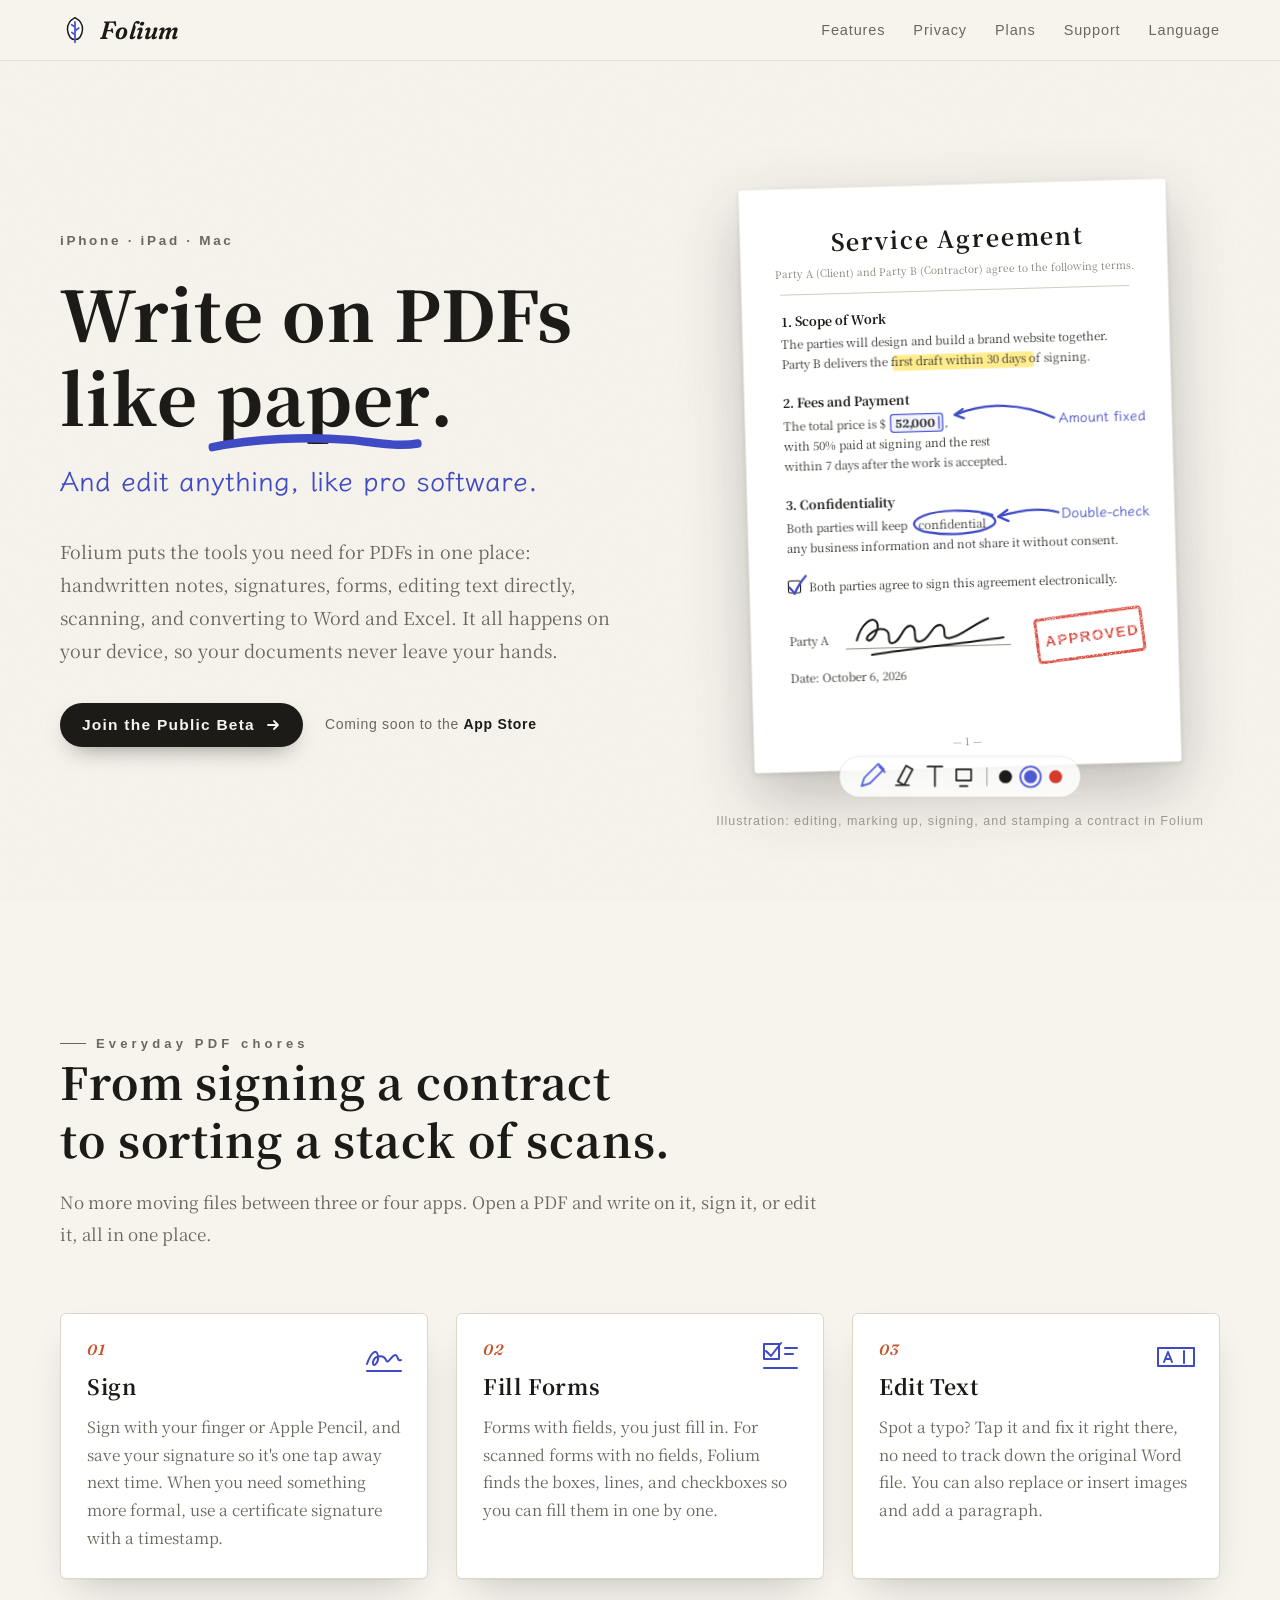
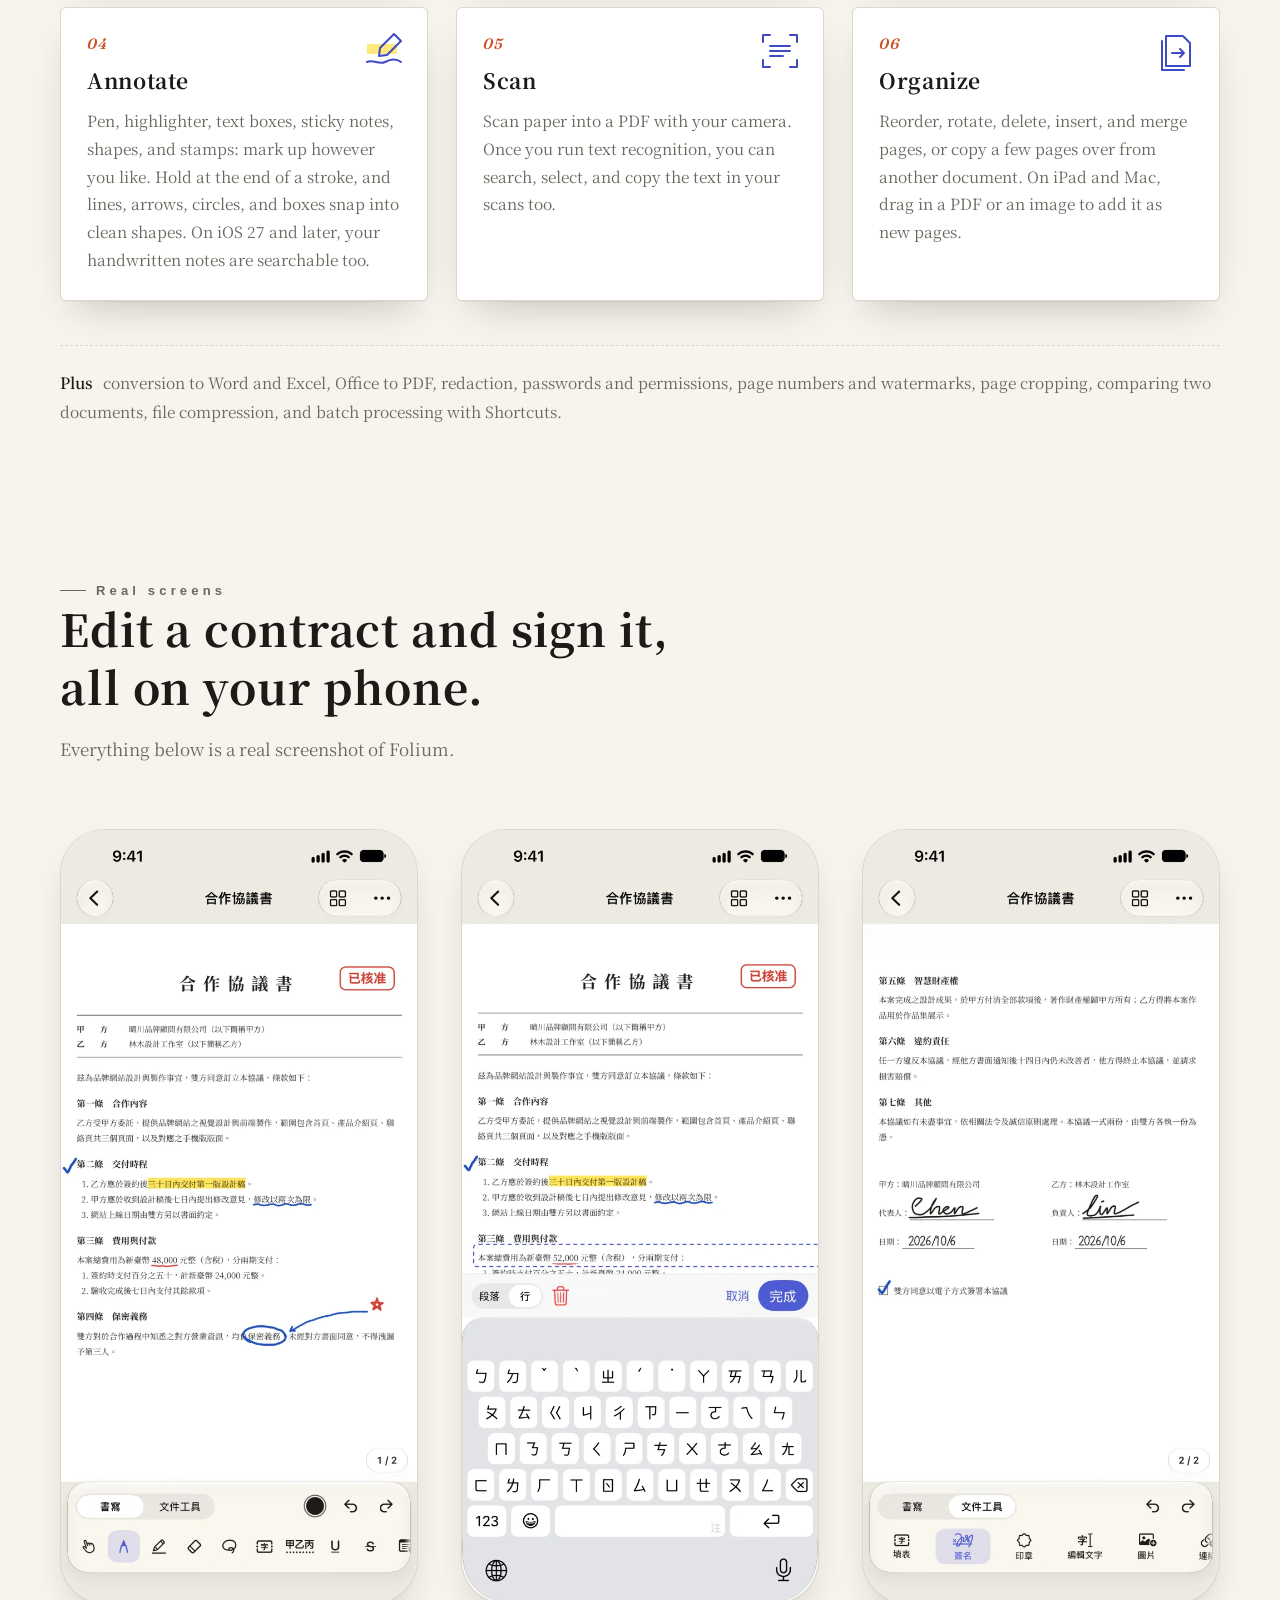
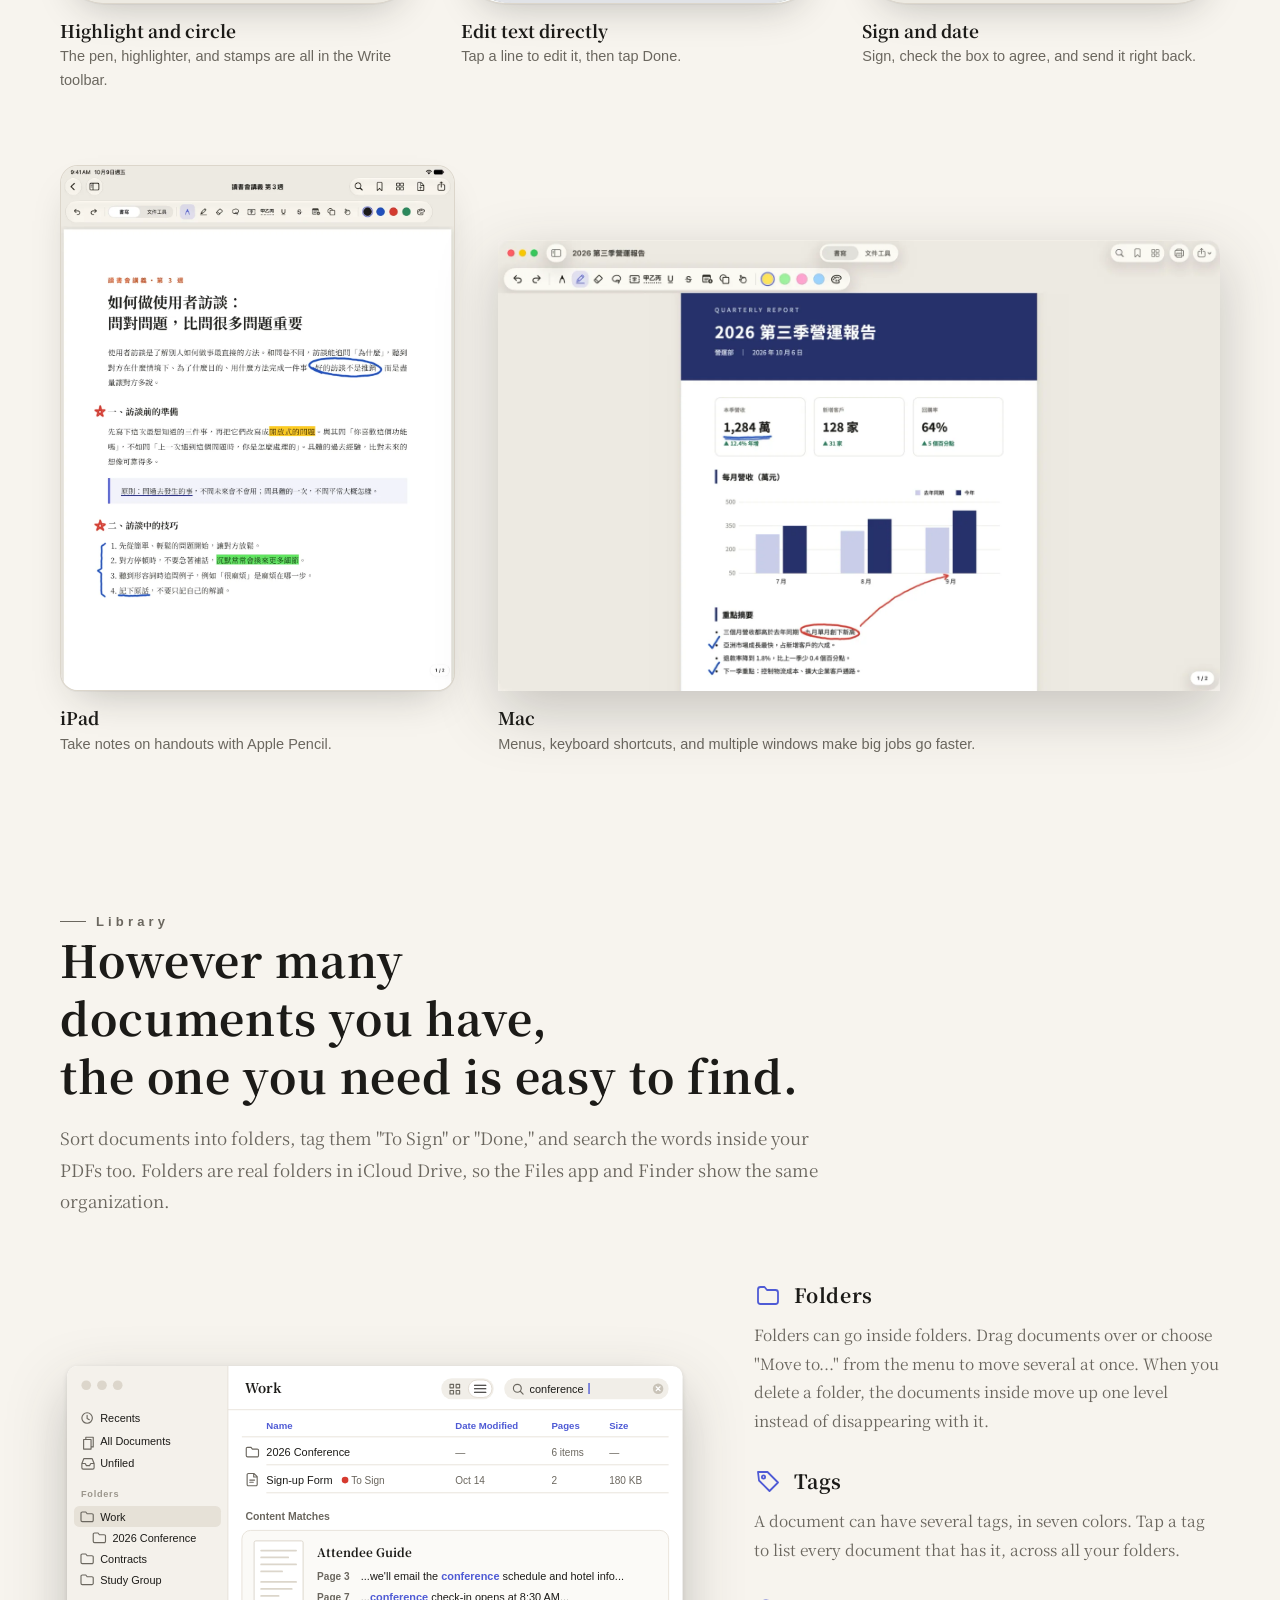
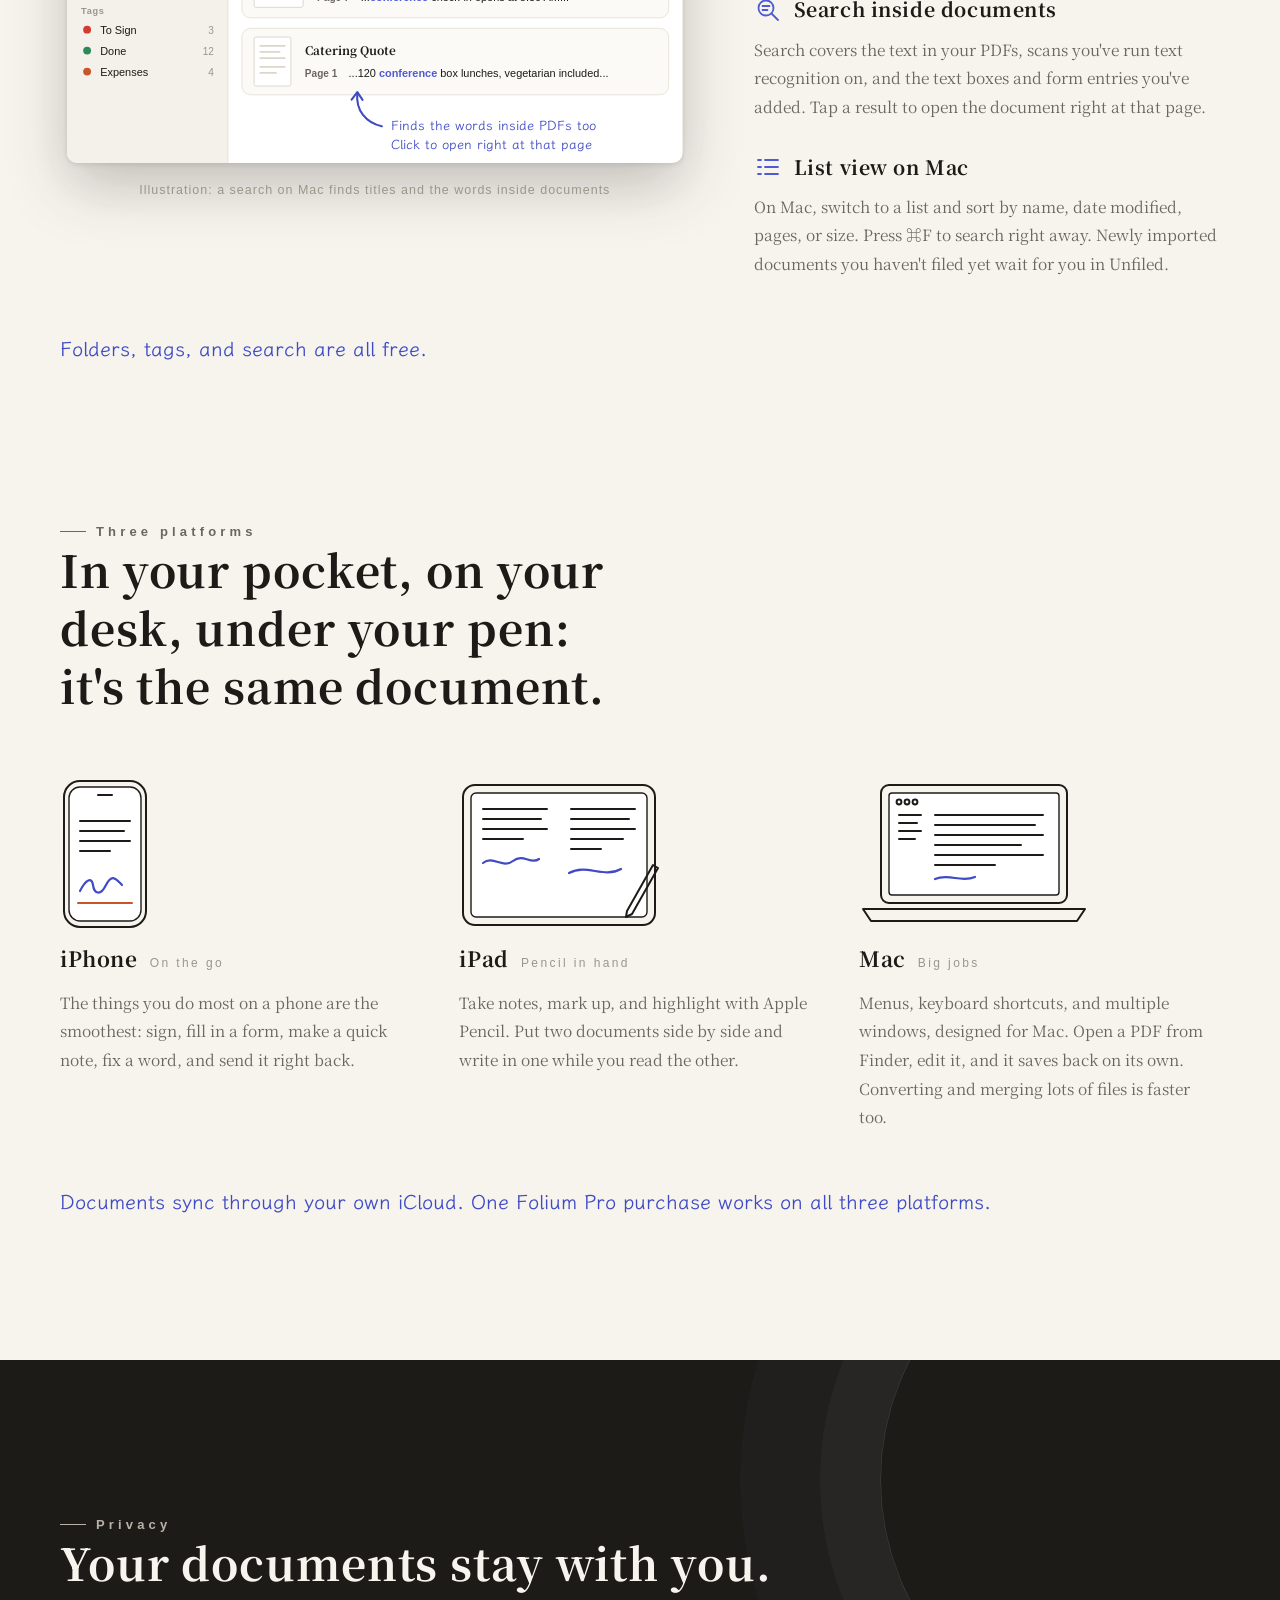
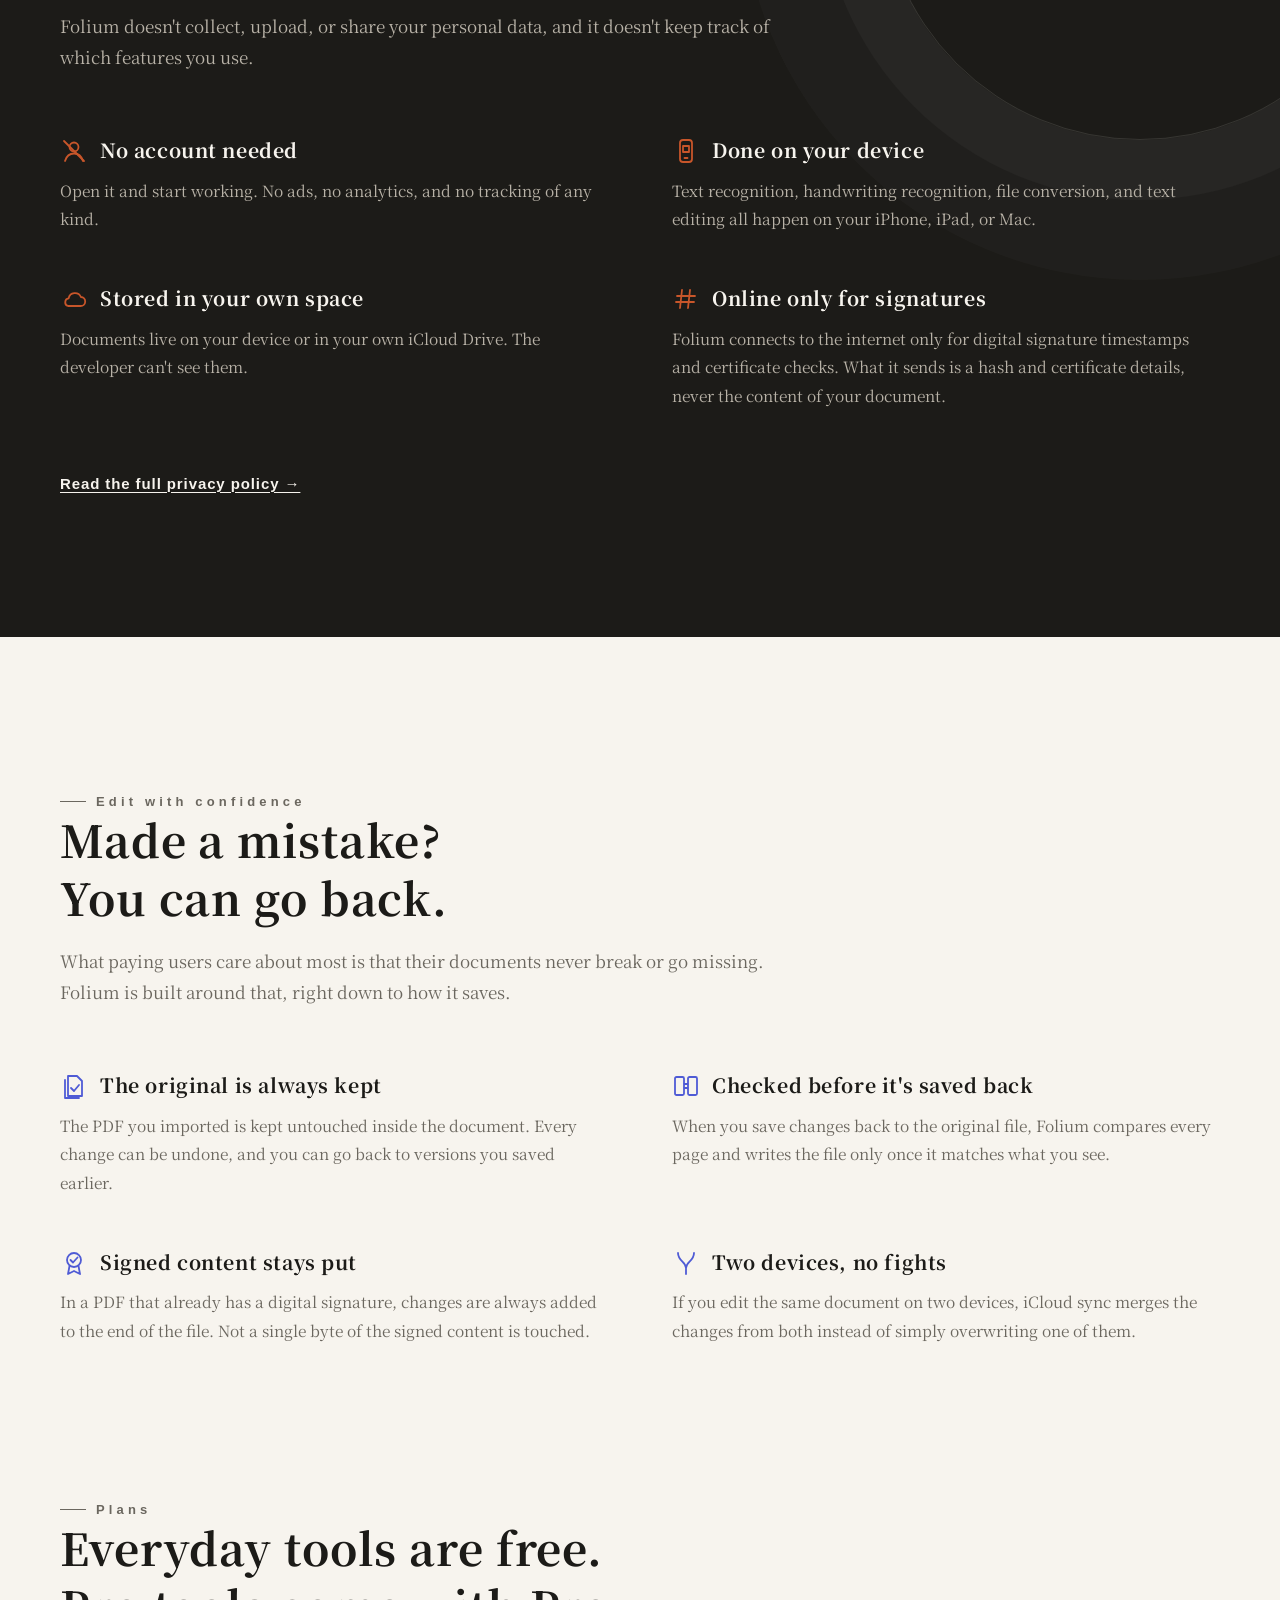
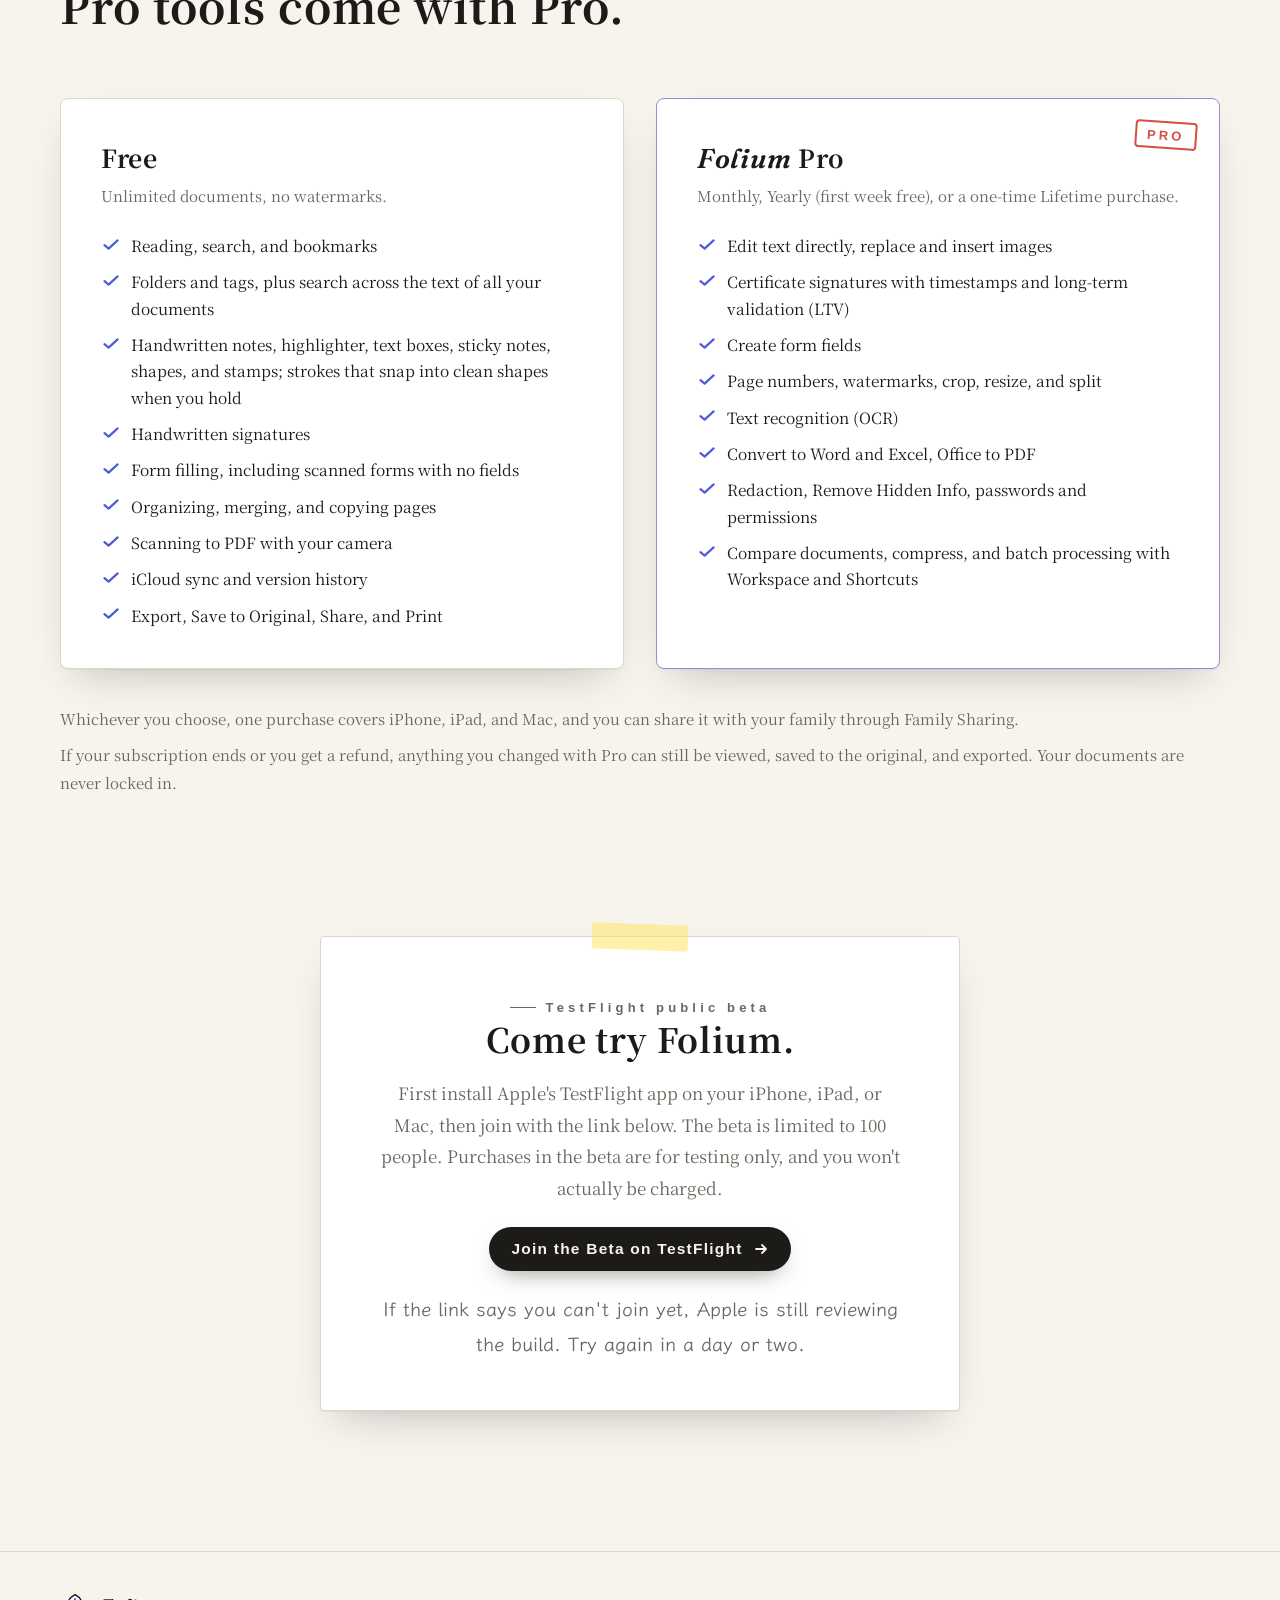
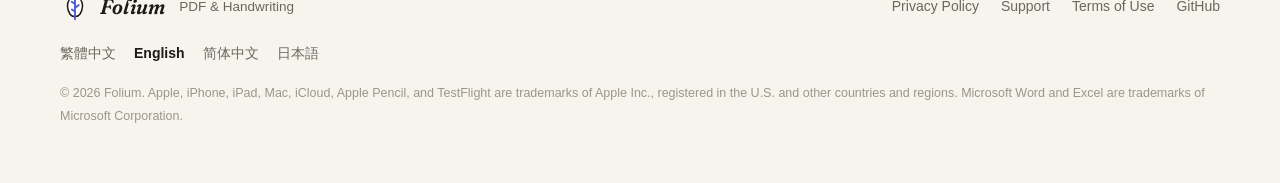
==== en/index.html @ d18cd1f8 "加上英文、簡體中文、日文版；首頁新增「圖書館」介紹 - en/、zh-Hans/、ja/：各語言的首頁與支援頁，結構、圖片和繁體頁一樣，只換文字；用語照 App 各語言的畫面 - 隱私權政策：加簡體、" ====
<!doctype html>
<html lang="en">
<head>
  <meta charset="utf-8">
  <meta name="viewport" content="width=device-width, initial-scale=1, viewport-fit=cover">
  <title>Folium | PDF and handwriting app for iPhone, iPad, and Mac</title>
  <meta name="description" content="Folium is a PDF workspace for iPhone, iPad, and Mac: handwritten notes, signatures, forms, direct text editing, scanning, and conversion to Word and Excel, all done on your device.">
  <link rel="alternate" hreflang="zh-Hant" href="https://chung223.github.io/folium/">
  <link rel="alternate" hreflang="en" href="https://chung223.github.io/folium/en/">
  <link rel="alternate" hreflang="zh-Hans" href="https://chung223.github.io/folium/zh-Hans/">
  <link rel="alternate" hreflang="ja" href="https://chung223.github.io/folium/ja/">
  <link rel="alternate" hreflang="x-default" href="https://chung223.github.io/folium/">
  <link rel="canonical" href="https://chung223.github.io/folium/en/">
  <meta name="theme-color" content="#F7F4EE" media="(prefers-color-scheme: light)">
  <meta name="theme-color" content="#171717" media="(prefers-color-scheme: dark)">
  <meta property="og:type" content="website">
  <meta property="og:site_name" content="Folium">
  <meta property="og:title" content="Folium | Write on PDFs like paper.">
  <meta property="og:description" content="A PDF workspace for iPhone, iPad, and Mac: handwriting, signing, forms, text editing, scanning, and conversion, all on your device.">
  <meta property="og:url" content="https://chung223.github.io/folium/en/">
  <meta property="og:image" content="https://chung223.github.io/folium/assets/og.png">
  <meta property="og:locale" content="en_US">
  <meta property="og:locale:alternate" content="zh_TW">
  <meta name="twitter:card" content="summary_large_image">
  <link rel="icon" href="../assets/favicon.svg" type="image/svg+xml">
  <link rel="icon" href="../assets/favicon-64.png" sizes="64x64" type="image/png">
  <link rel="apple-touch-icon" href="../assets/apple-touch-icon.png">
  <link rel="preconnect" href="https://fonts.googleapis.com">
  <link rel="preconnect" href="https://fonts.gstatic.com" crossorigin>
  <link rel="stylesheet" href="https://fonts.googleapis.com/css2?family=Fraunces:ital,opsz,wght@1,9..144,500..700&family=LXGW+WenKai+TC:wght@400&family=Noto+Serif+TC:wght@400;700;800&display=swap">
  <link rel="stylesheet" href="../assets/site.css">
</head>
<body>
<a class="skip" href="#main">Skip to main content</a>

<header class="masthead">
  <div class="wrap">
    <a class="brand" href="./" aria-label="Folium home">
      <svg viewBox="0 0 1024 1024" aria-hidden="true"><path d="M512 92C360 176 246 324 256 496c7 116 42 196 88 262 40 56 104 82 168 82s128-26 168-82c46-66 81-146 88-262 10-172-104-320-256-404Z" fill="var(--sheet)" stroke="var(--ink)" stroke-width="52" stroke-linejoin="round"/><path d="M512 236v694M398 332l114 80M640 446l-128 98M406 600l106 74" fill="none" stroke="var(--indigo)" stroke-width="64" stroke-linecap="round"/></svg>
      <span class="wordmark">Folium</span>
    </a>
    <nav class="nav" aria-label="Main menu">
      <a href="#features">Features</a>
      <a class="wide" href="#privacy">Privacy</a>
      <a class="wide" href="#plans">Plans</a>
      <a href="support/">Support</a>
      <a href="#languages">Language</a>
    </nav>
  </div>
</header>

<main id="main">

<section class="hero">
  <div class="wrap">
    <div class="hero-copy">
      <p class="kicker rise" style="--at:.05s">iPhone · iPad · Mac</p>
      <h1 class="rise" style="--at:.12s">Write on PDFs<br>like <span class="stroke">paper<svg viewBox="0 0 200 24" preserveAspectRatio="none" aria-hidden="true"><path class="draw" pathLength="1" style="--at:.9s;--d:.6s" d="M4 15C42 8 92 6 132 9c24 2 44 6 64 3"/></svg></span>.</h1>
      <p class="margin-line rise" style="--at:1.3s">And edit anything, like pro software.</p>
      <p class="lede rise" style="--at:.3s">Folium puts the tools you need for PDFs in one place: handwritten notes, signatures, forms, editing text directly, scanning, and converting to Word and Excel. It all happens on your device, so your documents never leave your hands.</p>
      <div class="cta rise" style="--at:.45s">
        <a class="button" href="#beta">Join the Public Beta<svg viewBox="0 0 16 16" aria-hidden="true"><path d="M3 8h10M9 4l4 4-4 4" fill="none" stroke="currentColor" stroke-width="1.8" stroke-linecap="round" stroke-linejoin="round"/></svg></a>
        <span class="soon">Coming soon to the <b>App Store</b></span>
      </div>
    </div>

    <figure class="hero-art rise" style="--at:.15s">
      <svg viewBox="0 0 560 700" role="img" aria-labelledby="art-title">
        <title id="art-title">A page of a contract with a highlighted phrase, a corrected amount, a circled clause, a checked consent box, a handwritten signature, and an APPROVED stamp.</title>
        <defs>
          <filter id="stamp-ink" x="-5%" y="-5%" width="110%" height="110%">
            <feTurbulence type="fractalNoise" baseFrequency="1.7" numOctaves="2" seed="11" result="noise"/>
            <feColorMatrix in="noise" type="matrix" values="0 0 0 0 0  0 0 0 0 0  0 0 0 0 0  0 0 0 -3 2.45" result="mask"/>
            <feComposite in="SourceGraphic" in2="mask" operator="in"/>
          </filter>
        </defs>
        <g transform="rotate(-1.6 280 350)">
          <g class="doc-shadow"><rect class="doc-sheet" x="50" y="36" width="460" height="628" rx="3"/></g>

          <text class="doc-title" x="284" y="104" text-anchor="middle" style="letter-spacing:2px">Service Agreement</text>
          <text class="doc-s" x="280" y="132" text-anchor="middle">Party A (Client) and Party B (Contractor) agree to the following terms.</text>
          <line class="doc-rule" x1="92" y1="150" x2="468" y2="150"/>

          <text class="doc-h" x="92" y="184">1. Scope of Work</text>
          <rect class="marker swipe" style="--at:.95s" x="211" y="218" width="152" height="17" rx="3"/>
          <text class="doc-t" x="92" y="208">The parties will design and build a brand website together.</text>
          <text class="doc-t" x="92" y="230">Party B delivers the first draft within 30 days of signing.</text>

          <text class="doc-h" x="92" y="272">2. Fees and Payment</text>
          <text class="doc-t" x="92" y="296">The total price is $</text>
          <g class="appear" style="--at:1.4s">
            <rect class="edit-box" x="207" y="282" width="56" height="19" rx="3"/>
            <text class="doc-num" x="212" y="296" textLength="43" lengthAdjust="spacingAndGlyphs">52,000</text>
          </g>
          <line class="caret blink" style="--at:1.6s" x1="259" y1="285" x2="259" y2="298.5"/>
          <text class="doc-t" x="265" y="296">,</text>
          <text class="doc-t" x="92" y="318">with 50% paid at signing and the rest</text>
          <text class="doc-t" x="92" y="340">within 7 days after the work is accepted.</text>
          <path class="pen draw" pathLength="1" style="--at:1.75s;--d:.45s" d="M383 290c-34-17-74-19-106-6"/>
          <path class="pen draw" pathLength="1" style="--at:2.15s;--d:.2s" d="M285 278l-9 6 10 4"/>
          <text class="doc-note appear" style="--at:2.2s" x="388" y="296">Amount fixed</text>

          <text class="doc-h" x="92" y="382">3. Confidentiality</text>
          <text class="doc-t" x="92" y="406">Both parties will keep <tspan dx="8">confidential</tspan></text>
          <text class="doc-t" x="92" y="428">any business information and not share it without consent.</text>
          <path class="pen draw" pathLength="1" style="--at:2.5s;--d:.6s" d="M313.7 393c-18.1 -7 -56.8 -8 -74.8 -1 -15.5 6 -11.6 15 6.5 18 19.4 4 54.2 3 67.1 -5 9 -5 2.6 -12 -10.3 -14"/>
          <path class="pen draw" pathLength="1" style="--at:3.05s;--d:.4s" d="M385 392c-19-6-40-4-65 3"/>
          <path class="pen draw" pathLength="1" style="--at:3.4s;--d:.2s" d="M330 388l-10 7 11 5"/>
          <text class="doc-note appear" style="--at:3.45s" x="388" y="398">Double-check</text>

          <rect x="92" y="458" width="13" height="13" rx="2" fill="none" stroke="#1C1B18" stroke-width="1.2"/>
          <text class="doc-t" x="114" y="469.5">Both parties agree to sign this agreement electronically.</text>
          <path class="pen draw" pathLength="1" style="--at:3.85s;--d:.35s" d="M93 465c2 2 4 4 5.5 7 3-7 7-13 12.5-19"/>

          <text class="doc-t" x="92" y="528">Party A</text>
          <line x1="152" y1="533" x2="330" y2="533" stroke="#8A857B" stroke-width="1"/>
          <path class="ink-pen draw" pathLength="1" style="--at:4.25s;--d:1.3s" d="M164 524c5-17 17-27 22-19 4 7-6 22-10 19-5-3 9-14 18-11 9 3 1 15 8 15 9 0 12-20 21-18 8 2-1 18 9 17 11-1 13-19 23-17 8 2-2 16 10 14 13-2 21-12 41-20"/>
          <path class="ink-pen draw" pathLength="1" style="--at:5.5s;--d:.35s" d="M180 540c44-6 92-9 142-15"/>
          <text class="doc-t" x="92" y="568">Date: October 6, 2026</text>

          <g class="seal stamp" style="--at:5.95s" filter="url(#stamp-ink)">
            <rect x="358" y="502" width="114" height="46" rx="3"/>
            <text x="417.5" y="531" text-anchor="middle" style="font-size:16px;letter-spacing:1.5px">APPROVED</text>
          </g>

          <text class="doc-s" x="280" y="640" text-anchor="middle">— 1 —</text>
        </g>

        <g class="dock appear" style="--at:.7s">
          <rect class="capsule" x="150" y="652" width="260" height="44" rx="22"/>
          <path class="tool active" d="M174 684l3-9 15-15 6 6-15 15-9 3Zm19-21 6 6"/>
          <path class="tool" d="M211 683h14M213 679l9-17 7 4-9 17Z"/>
          <path class="tool" d="M245 663h16M253 663v21"/>
          <path class="tool" d="M276 666h16v12h-16ZM280 684h8"/>
          <line x1="309" y1="664" x2="309" y2="684" stroke="#9B968C" stroke-width="1"/>
          <circle cx="329" cy="674" r="7" fill="#1C1B18"/>
          <circle cx="356" cy="674" r="7" fill="#4F5BD5"/>
          <circle class="chip-on" cx="356" cy="674" r="11"/>
          <circle cx="383" cy="674" r="7" fill="#D63A2F"/>
        </g>
      </svg>
      <figcaption>Illustration: editing, marking up, signing, and stamping a contract in Folium</figcaption>
    </figure>
  </div>
</section>

<section class="section" id="features">
  <div class="wrap">
    <div class="section-head reveal">
      <p class="eyebrow">Everyday PDF chores</p>
      <h2>From signing a contract<br>to sorting a stack of scans.</h2>
      <p>No more moving files between three or four apps. Open a PDF and write on it, sign it, or edit it, all in one place.</p>
    </div>
    <div class="chores">
      <article class="card reveal">
        <svg class="doodle" viewBox="0 0 46 46" aria-hidden="true"><path d="M6 30c4-12 10-16 11-8s-6 12-5 6 10-8 13-2c2 5 5-4 9-5 3-1 2 7 6 5"/><path d="M6 37h34"/></svg>
        <span class="no">01</span>
        <h3>Sign</h3>
        <p>Sign with your finger or Apple Pencil, and save your signature so it's one tap away next time. When you need something more formal, use a certificate signature with a timestamp.</p>
      </article>
      <article class="card reveal">
        <svg class="doodle" viewBox="0 0 46 46" aria-hidden="true"><path d="M7 10h15v15H7z"/><path d="M9 17l5 5 10-13"/><path d="M28 14h12M28 20h8M7 34h33"/></svg>
        <span class="no">02</span>
        <h3>Fill Forms</h3>
        <p>Forms with fields, you just fill in. For scanned forms with no fields, Folium finds the boxes, lines, and checkboxes so you can fill them in one by one.</p>
      </article>
      <article class="card reveal">
        <svg class="doodle" viewBox="0 0 46 46" aria-hidden="true"><path d="M5 14h36v18H5z"/><path d="M31 17v12"/><path d="M11 28l4-10 4 10M12.5 25h5"/></svg>
        <span class="no">03</span>
        <h3>Edit Text</h3>
        <p>Spot a typo? Tap it and fix it right there, no need to track down the original Word file. You can also replace or insert images and add a paragraph.</p>
      </article>
      <article class="card reveal">
        <svg class="doodle" viewBox="0 0 46 46" aria-hidden="true"><path class="fill" d="M6 16h30v10H6z"/><path d="M6 34c6-3 12 3 18 0s12-3 16 0"/><path d="M33 6l7 7-14 14-8 1 1-8z"/></svg>
        <span class="no">04</span>
        <h3>Annotate</h3>
        <p>Pen, highlighter, text boxes, sticky notes, shapes, and stamps: mark up however you like. Hold at the end of a stroke, and lines, arrows, circles, and boxes snap into clean shapes. On iOS 27 and later, your handwritten notes are searchable too.</p>
      </article>
      <article class="card reveal">
        <svg class="doodle" viewBox="0 0 46 46" aria-hidden="true"><path d="M6 14V7h7M33 7h7v7M40 32v7h-7M13 39H6v-7"/><path d="M13 18h20M13 23h20M13 28h13"/></svg>
        <span class="no">05</span>
        <h3>Scan</h3>
        <p>Scan paper into a PDF with your camera. Once you run text recognition, you can search, select, and copy the text in your scans too.</p>
      </article>
      <article class="card reveal">
        <svg class="doodle" viewBox="0 0 46 46" aria-hidden="true"><path d="M13 8h17l7 7v23H13z"/><path d="M9 13v29h22"/><path d="M19 25h12M27 21l4 4-4 4"/></svg>
        <span class="no">06</span>
        <h3>Organize</h3>
        <p>Reorder, rotate, delete, insert, and merge pages, or copy a few pages over from another document. On iPad and Mac, drag in a PDF or an image to add it as new pages.</p>
      </article>
    </div>
    <p class="more reveal"><b>Plus</b> conversion to Word and Excel, Office to PDF, redaction, passwords and permissions, page numbers and watermarks, page cropping, comparing two documents, file compression, and batch processing with Shortcuts.</p>
  </div>
</section>

<section class="section screens" id="screens" style="padding-top:0">
  <div class="wrap">
    <div class="section-head reveal">
      <p class="eyebrow">Real screens</p>
      <h2>Edit a contract and sign it,<br>all on your phone.</h2>
      <p>Everything below is a real screenshot of Folium.</p>
    </div>
    <div class="phones">
      <figure class="phone reveal">
        <img src="../assets/screens/iphone-contract.webp" width="640" height="1391" loading="lazy" alt="A contract on iPhone with a highlighted phrase, a circled clause, a check mark, and an APPROVED stamp">
        <figcaption><b>Highlight and circle</b>The pen, highlighter, and stamps are all in the Write toolbar.</figcaption>
      </figure>
      <figure class="phone reveal">
        <img src="../assets/screens/iphone-edit.webp" width="640" height="1391" loading="lazy" alt="Editing a line of a contract directly on iPhone, changing the amount to 52,000">
        <figcaption><b>Edit text directly</b>Tap a line to edit it, then tap Done.</figcaption>
      </figure>
      <figure class="phone reveal">
        <img src="../assets/screens/iphone-sign.webp" width="640" height="1391" loading="lazy" alt="Page 2 of a contract on iPhone with both parties' signatures, the dates, and a checked box">
        <figcaption><b>Sign and date</b>Sign, check the box to agree, and send it right back.</figcaption>
      </figure>
    </div>
    <div class="bigs">
      <figure class="tablet reveal">
        <img src="../assets/screens/ipad-handout.webp" width="1100" height="1467" loading="lazy" alt="A study group handout on iPad with circled sentences, stars, underlines, and highlights">
        <figcaption><b>iPad</b>Take notes on handouts with Apple Pencil.</figcaption>
      </figure>
      <figure class="mac reveal">
        <img src="../assets/screens/mac-report.webp" width="1600" height="1000" loading="lazy" alt="A Folium window on Mac showing a quarterly business report with markup">
        <figcaption><b>Mac</b>Menus, keyboard shortcuts, and multiple windows make big jobs go faster.</figcaption>
      </figure>
    </div>
  </div>
</section>

<section class="section library" id="library" style="padding-top:0">
  <div class="wrap">
    <div class="section-head reveal">
      <p class="eyebrow">Library</p>
      <h2>However many documents you have,<br>the one you need is easy to find.</h2>
      <p>Sort documents into folders, tag them "To Sign" or "Done," and search the words inside your PDFs too. Folders are real folders in iCloud Drive, so the Files app and Finder show the same organization.</p>
    </div>
    <div class="library-grid">
      <figure class="library-art reveal">
        <svg viewBox="0 0 720 470" role="img" aria-labelledby="lib-title">
          <title id="lib-title">The Folium Library on Mac: folders and tags on the left. On the right, a search for "conference" in the Work folder lists a folder and a document whose titles match, followed by pages that mention the conference in their text.</title>
          <defs>
            <clipPath id="lib-clip"><rect x="8" y="8" width="704" height="454" rx="12"/></clipPath>
            <path id="lib-folder" d="M0 2.5v8A1.5 1.5 0 0 0 1.5 12h11a1.5 1.5 0 0 0 1.5-1.5v-6A1.5 1.5 0 0 0 12.5 3H7L5.5 1h-4A1.5 1.5 0 0 0 0 2.5Z"/>
            <path id="lib-file" d="M1.5 0H8l3.5 3.5v9A1.5 1.5 0 0 1 10 14H1.5A1.5 1.5 0 0 1 0 12.5v-11A1.5 1.5 0 0 1 1.5 0ZM7.5 0v4h4M3 7.5h5.5M3 10h4"/>
          </defs>
          <g class="doc-shadow"><rect class="lib-window" x="8" y="8" width="704" height="454" rx="12"/></g>
          <g clip-path="url(#lib-clip)">
            <rect class="lib-side" x="8" y="8" width="184" height="454"/>
            <line class="lib-line" x1="192" y1="8" x2="192" y2="462"/>
            <line class="lib-line" x1="192" y1="58" x2="712" y2="58"/>
          </g>
          <circle class="lib-light" cx="30" cy="30" r="5.5"/><circle class="lib-light" cx="48" cy="30" r="5.5"/><circle class="lib-light" cx="66" cy="30" r="5.5"/>

          <!-- Sidebar -->
          <circle class="lib-icon" cx="31" cy="67.5" r="6"/><path class="lib-icon" d="M31 64.5v3.5l2.5 1.5"/>
          <text class="lib-t" x="46" y="72">Recents</text>
          <path class="lib-icon" d="M27 92h8.5v11H27zM29.5 92v-2.5H38v11h-2.5"/>
          <text class="lib-t" x="46" y="98">All Documents</text>
          <path class="lib-icon" d="M25 119.5h3.8l1.4 2.4h3.6l1.4-2.4H39v5a1.5 1.5 0 0 1-1.5 1.5h-11A1.5 1.5 0 0 1 25 124.5zM25 119.5l2.2-5.5h9.6l2.2 5.5"/>
          <text class="lib-t" x="46" y="124">Unfiled</text>

          <text class="lib-h" x="24" y="158">Folders</text>
          <rect class="lib-sel" x="16" y="168" width="168" height="24" rx="6"/>
          <use class="lib-icon" href="#lib-folder" x="24" y="174"/><text class="lib-t" x="46" y="185">Work</text>
          <use class="lib-icon" href="#lib-folder" x="38" y="198"/><text class="lib-t" x="60" y="209">2026 Conference</text>
          <use class="lib-icon" href="#lib-folder" x="24" y="222"/><text class="lib-t" x="46" y="233">Contracts</text>
          <use class="lib-icon" href="#lib-folder" x="24" y="246"/><text class="lib-t" x="46" y="257">Study Group</text>

          <text class="lib-h" x="24" y="292">Tags</text>
          <circle class="lib-red" cx="31" cy="309.5" r="4.5"/><text class="lib-t" x="46" y="314">To Sign</text><text class="lib-n" x="176" y="314" text-anchor="end">3</text>
          <circle class="lib-green" cx="31" cy="333.5" r="4.5"/><text class="lib-t" x="46" y="338">Done</text><text class="lib-n" x="176" y="338" text-anchor="end">12</text>
          <circle class="lib-orange" cx="31" cy="357.5" r="4.5"/><text class="lib-t" x="46" y="362">Expenses</text><text class="lib-n" x="176" y="362" text-anchor="end">4</text>

          <!-- Toolbar -->
          <text class="lib-title" x="212" y="39">Work</text>
          <rect class="lib-field" x="436" y="22" width="60" height="24" rx="12"/>
          <rect class="lib-seg" x="467" y="24" width="27" height="20" rx="10"/>
          <path class="lib-icon" d="M446 29h4v4h-4zM453 29h4v4h-4zM446 36h4v4h-4zM453 36h4v4h-4z"/>
          <path class="lib-icon on" d="M474 30h13M474 34h13M474 38h13"/>
          <rect class="lib-field" x="508" y="22" width="188" height="24" rx="12"/>
          <circle class="lib-icon" cx="523" cy="33.5" r="4.5"/><path class="lib-icon" d="M526.4 36.9l3.2 3.2"/>
          <text class="lib-t" x="537" y="38.5">conference</text>
          <line class="caret blink" x1="605" y1="27.5" x2="605" y2="40"/>
          <circle class="lib-clear" cx="684" cy="34" r="6"/><path class="lib-x" d="M681.8 31.8l4.4 4.4M686.2 31.8l-4.4 4.4"/>

          <!-- Title matches: list -->
          <text class="lib-col" x="236" y="80">Name</text><text class="lib-col" x="452" y="80">Date Modified</text><text class="lib-col" x="562" y="80">Pages</text><text class="lib-col" x="628" y="80">Size</text>
          <line class="lib-line" x1="208" y1="89" x2="696" y2="89"/>
          <use class="lib-icon" href="#lib-folder" x="213" y="100"/><text class="lib-t" x="236" y="111">2026 Conference</text>
          <text class="lib-s" x="452" y="111">—</text><text class="lib-s" x="562" y="111">6 items</text><text class="lib-s" x="628" y="111">—</text>
          <line class="lib-line" x1="236" y1="121" x2="696" y2="121"/>
          <use class="lib-icon" href="#lib-file" x="214" y="131"/><text class="lib-t" x="236" y="143">Sign-up Form</text>
          <circle class="lib-red" cx="326" cy="138.5" r="3.8"/><text class="lib-s" x="333" y="142.5">To Sign</text>
          <text class="lib-s" x="452" y="143">Oct 14</text><text class="lib-s" x="562" y="143">2</text><text class="lib-s" x="628" y="143">180 KB</text>
          <line class="lib-line" x1="236" y1="153" x2="696" y2="153"/>

          <!-- Content matches -->
          <text class="lib-sec" x="212" y="184">Content Matches</text>
          <rect class="lib-card" x="208" y="196" width="488" height="100" rx="10"/>
          <rect class="lib-thumb" x="222" y="208" width="56" height="76" rx="2"/>
          <path class="lib-thumb-line" d="M230 219h40M230 227h31M230 235h40M230 243h24M230 255h40M230 263h35M230 271h20"/>
          <text class="lib-doc" x="294" y="227">Attendee Guide</text>
          <text class="lib-page" x="294" y="253">Page 3</text>
          <text class="lib-t" x="344" y="253">...we'll email the <tspan class="lib-hit">conference</tspan> schedule and hotel info...</text>
          <text class="lib-page" x="294" y="277">Page 7</text>
          <text class="lib-t" x="344" y="277">...<tspan class="lib-hit">conference</tspan> check-in opens at 8:30 AM...</text>

          <rect class="lib-card" x="208" y="308" width="488" height="76" rx="10"/>
          <rect class="lib-thumb" x="222" y="318" width="42" height="56" rx="2"/>
          <path class="lib-thumb-line" d="M229 328h28M229 335h22M229 342h28M229 352h28M229 359h18"/>
          <text class="lib-doc" x="280" y="338">Catering Quote</text>
          <text class="lib-page" x="280" y="364">Page 1</text>
          <text class="lib-t" x="330" y="364">...120 <tspan class="lib-hit">conference</tspan> box lunches, vegetarian included...</text>

          <path class="pen" d="M368 420c-18-4-30-18-28-38"/>
          <path class="pen" d="M333.5 389.5l6.5-8.5 6 8.8"/>
          <text class="doc-note" x="378" y="424">Finds the words inside PDFs too</text>
          <text class="doc-note" x="378" y="446">Click to open right at that page</text>
        </svg>
        <figcaption>Illustration: a search on Mac finds titles and the words inside documents</figcaption>
      </figure>
      <div class="points">
        <div class="point reveal">
          <h3><svg viewBox="0 0 28 28" aria-hidden="true"><path d="M4 8.5v12A2.5 2.5 0 0 0 6.5 23h15a2.5 2.5 0 0 0 2.5-2.5v-9A2.5 2.5 0 0 0 21.5 9H13l-2.5-3h-4A2.5 2.5 0 0 0 4 8.5z"/></svg>Folders</h3>
          <p>Folders can go inside folders. Drag documents over or choose "Move to..." from the menu to move several at once. When you delete a folder, the documents inside move up one level instead of disappearing with it.</p>
        </div>
        <div class="point reveal">
          <h3><svg viewBox="0 0 28 28" aria-hidden="true"><path d="M4 5h9.5L24 15.5 15.5 24 5 13.5z"/><circle cx="9.5" cy="10" r="1.6"/></svg>Tags</h3>
          <p>A document can have several tags, in seven colors. Tap a tag to list every document that has it, across all your folders.</p>
        </div>
        <div class="point reveal">
          <h3><svg viewBox="0 0 28 28" aria-hidden="true"><circle cx="12" cy="12" r="7.5"/><path d="M17.5 17.5L24 24M8.5 10h7M8.5 14h5"/></svg>Search inside documents</h3>
          <p>Search covers the text in your PDFs, scans you've run text recognition on, and the text boxes and form entries you've added. Tap a result to open the document right at that page.</p>
        </div>
        <div class="point reveal">
          <h3><svg viewBox="0 0 28 28" aria-hidden="true"><path d="M4 7h3M11 7h13M4 14h3M11 14h13M4 21h3M11 21h13"/></svg>List view on Mac</h3>
          <p>On Mac, switch to a list and sort by name, date modified, pages, or size. Press ⌘F to search right away. Newly imported documents you haven't filed yet wait for you in Unfiled.</p>
        </div>
      </div>
    </div>
    <p class="note-line reveal">Folders, tags, and search are all free.</p>
  </div>
</section>

<section class="section" id="devices" style="padding-top:0">
  <div class="wrap">
    <div class="section-head reveal">
      <p class="eyebrow">Three platforms</p>
      <h2>In your pocket, on your desk, under your pen:<br>it's the same document.</h2>
    </div>
    <div class="devices">
      <div class="device reveal">
        <div class="art"><svg viewBox="0 0 90 150" aria-hidden="true"><rect x="4" y="2" width="82" height="146" rx="16"/><rect class="screen" x="9" y="8" width="72" height="134" rx="11"/><path d="M38 16h14" stroke-width="5"/><path d="M20 42h50M20 52h44M20 62h50M20 72h30"/><path class="pen-line" d="M20 112c6-12 12-14 13-6s7 12 13 0 10-6 16 0"/><path class="accent" d="M18 124h54"/></svg></div>
        <h3>iPhone <small>On the go</small></h3>
        <p>The things you do most on a phone are the smoothest: sign, fill in a form, make a quick note, fix a word, and send it right back.</p>
      </div>
      <div class="device reveal">
        <div class="art"><svg viewBox="0 0 200 150" aria-hidden="true"><rect x="4" y="6" width="192" height="140" rx="12"/><rect class="screen" x="12" y="14" width="176" height="124" rx="5"/><path d="M24 30h64M24 40h58M24 50h64M24 60h40M112 30h64M112 40h58M112 50h64M112 60h52M112 70h30"/><path class="pen-line" d="M24 84c10-8 20 6 30-2s18 4 26-2"/><path class="pen-line" d="M110 94c18-10 34 6 52-4"/><path d="M168 132l26-46 5 3-26 46-6 3z"/></svg></div>
        <h3>iPad <small>Pencil in hand</small></h3>
        <p>Take notes, mark up, and highlight with Apple Pencil. Put two documents side by side and write in one while you read the other.</p>
      </div>
      <div class="device reveal">
        <div class="art"><svg viewBox="0 0 230 150" aria-hidden="true"><rect x="22" y="6" width="186" height="118" rx="8"/><rect class="screen" x="30" y="14" width="170" height="102" rx="3"/><path d="M4 130h222l-8 12H12z"/><circle cx="40" cy="23" r="2.4"/><circle cx="48" cy="23" r="2.4"/><circle cx="56" cy="23" r="2.4"/><path d="M40 36h22M40 44h18M40 52h22M40 60h16M76 36h108M76 46h100M76 56h108M76 66h86M76 76h108M76 86h60"/><path class="pen-line" d="M76 100c14-6 26 4 40-2"/></svg></div>
        <h3>Mac <small>Big jobs</small></h3>
        <p>Menus, keyboard shortcuts, and multiple windows, designed for Mac. Open a PDF from Finder, edit it, and it saves back on its own. Converting and merging lots of files is faster too.</p>
      </div>
    </div>
    <p class="note-line reveal">Documents sync through your own iCloud. One Folium Pro purchase works on all three platforms.</p>
  </div>
</section>

<section class="section band" id="privacy">
  <div class="wrap">
    <div class="section-head reveal">
      <p class="eyebrow">Privacy</p>
      <h2>Your documents stay with you.</h2>
      <p>Folium doesn't collect, upload, or share your personal data, and it doesn't keep track of which features you use.</p>
    </div>
    <div class="points">
      <div class="point reveal">
        <h3><svg viewBox="0 0 28 28" aria-hidden="true"><circle cx="14" cy="10" r="4.5"/><path d="M5 24c1.5-5 5-7.5 9-7.5s7.5 2.5 9 7.5"/><path d="M4 4l20 20"/></svg>No account needed</h3>
        <p>Open it and start working. No ads, no analytics, and no tracking of any kind.</p>
      </div>
      <div class="point reveal">
        <h3><svg viewBox="0 0 28 28" aria-hidden="true"><rect x="8" y="3" width="12" height="22" rx="3"/><path d="M11 9h6v6h-6zM12.5 21h3"/></svg>Done on your device</h3>
        <p>Text recognition, handwriting recognition, file conversion, and text editing all happen on your iPhone, iPad, or Mac.</p>
      </div>
      <div class="point reveal">
        <h3><svg viewBox="0 0 28 28" aria-hidden="true"><path d="M8 21h12.5a4.5 4.5 0 0 0 .4-9A6.5 6.5 0 0 0 8.6 13.4 3.9 3.9 0 0 0 8 21z"/></svg>Stored in your own space</h3>
        <p>Documents live on your device or in your own iCloud Drive. The developer can't see them.</p>
      </div>
      <div class="point reveal">
        <h3><svg viewBox="0 0 28 28" aria-hidden="true"><path d="M10 5L8 23M18 5l-2 18M5 11h18M4 17h18"/></svg>Online only for signatures</h3>
        <p>Folium connects to the internet only for digital signature timestamps and certificate checks. What it sends is a hash and certificate details, never the content of your document.</p>
      </div>
    </div>
    <p class="readmore reveal"><a href="../privacy/#english">Read the full privacy policy →</a></p>
  </div>
</section>

<section class="section safety" id="safety">
  <div class="wrap">
    <div class="section-head reveal">
      <p class="eyebrow">Edit with confidence</p>
      <h2>Made a mistake? You can go back.</h2>
      <p>What paying users care about most is that their documents never break or go missing. Folium is built around that, right down to how it saves.</p>
    </div>
    <div class="points">
      <div class="point reveal">
        <h3><svg viewBox="0 0 28 28" aria-hidden="true"><path d="M8 4h9l5 5v15H8z"/><path d="M5 8v18h14"/><path d="M11 16l3 3 5-6"/></svg>The original is always kept</h3>
        <p>The PDF you imported is kept untouched inside the document. Every change can be undone, and you can go back to versions you saved earlier.</p>
      </div>
      <div class="point reveal">
        <h3><svg viewBox="0 0 28 28" aria-hidden="true"><rect x="3" y="5" width="9" height="18" rx="1.5"/><rect x="16" y="5" width="9" height="18" rx="1.5"/><path d="M12.5 12h3M12.5 16h3"/></svg>Checked before it's saved back</h3>
        <p>When you save changes back to the original file, Folium compares every page and writes the file only once it matches what you see.</p>
      </div>
      <div class="point reveal">
        <h3><svg viewBox="0 0 28 28" aria-hidden="true"><circle cx="14" cy="11" r="7"/><path d="M10.5 11l2.5 2.5 4.5-5"/><path d="M9.5 17L8 25l6-3 6 3-1.5-8"/></svg>Signed content stays put</h3>
        <p>In a PDF that already has a digital signature, changes are always added to the end of the file. Not a single byte of the signed content is touched.</p>
      </div>
      <div class="point reveal">
        <h3><svg viewBox="0 0 28 28" aria-hidden="true"><path d="M6 4c0 8 8 9 8 15M22 4c0 8-8 9-8 15M14 19v6"/></svg>Two devices, no fights</h3>
        <p>If you edit the same document on two devices, iCloud sync merges the changes from both instead of simply overwriting one of them.</p>
      </div>
    </div>
  </div>
</section>

<section class="section" id="plans" style="padding-top:0">
  <div class="wrap">
    <div class="section-head reveal">
      <p class="eyebrow">Plans</p>
      <h2>Everyday tools are free.<br>Pro tools come with Pro.</h2>
    </div>
    <div class="plans">
      <div class="plan reveal">
        <h3>Free</h3>
        <p class="sub">Unlimited documents, no watermarks.</p>
        <ul>
          <li>Reading, search, and bookmarks</li>
          <li>Folders and tags, plus search across the text of all your documents</li>
          <li>Handwritten notes, highlighter, text boxes, sticky notes, shapes, and stamps; strokes that snap into clean shapes when you hold</li>
          <li>Handwritten signatures</li>
          <li>Form filling, including scanned forms with no fields</li>
          <li>Organizing, merging, and copying pages</li>
          <li>Scanning to PDF with your camera</li>
          <li>iCloud sync and version history</li>
          <li>Export, Save to Original, Share, and Print</li>
        </ul>
      </div>
      <div class="plan pro reveal">
        <span class="seal-badge" aria-hidden="true">PRO</span>
        <h3><span class="latin">Folium</span> Pro</h3>
        <p class="sub">Monthly, Yearly (first week free), or a one-time Lifetime purchase.</p>
        <ul>
          <li>Edit text directly, replace and insert images</li>
          <li>Certificate signatures with timestamps and long-term validation (LTV)</li>
          <li>Create form fields</li>
          <li>Page numbers, watermarks, crop, resize, and split</li>
          <li>Text recognition (OCR)</li>
          <li>Convert to Word and Excel, Office to PDF</li>
          <li>Redaction, Remove Hidden Info, passwords and permissions</li>
          <li>Compare documents, compress, and batch processing with Workspace and Shortcuts</li>
        </ul>
      </div>
    </div>
    <div class="fineprint reveal">
      <p>Whichever you choose, one purchase covers iPhone, iPad, and Mac, and you can share it with your family through Family Sharing.</p>
      <p>If your subscription ends or you get a refund, anything you changed with Pro can still be viewed, saved to the original, and exported. Your documents are never locked in.</p>
    </div>
  </div>
</section>

<section class="section beta" id="beta" style="padding-top:0">
  <div class="wrap">
    <div class="slip reveal">
      <p class="eyebrow" style="justify-content:center">TestFlight public beta</p>
      <h2>Come try Folium.</h2>
      <p>First install Apple's TestFlight app on your iPhone, iPad, or Mac, then join with the link below. The beta is limited to 100 people. Purchases in the beta are for testing only, and you won't actually be charged.</p>
      <p style="margin-top:24px"><a class="button" href="https://testflight.apple.com/join/ukPhaMgK">Join the Beta on TestFlight<svg viewBox="0 0 16 16" aria-hidden="true"><path d="M3 8h10M9 4l4 4-4 4" fill="none" stroke="currentColor" stroke-width="1.8" stroke-linecap="round" stroke-linejoin="round"/></svg></a></p>
      <p class="hand">If the link says you can't join yet, Apple is still reviewing the build. Try again in a day or two.</p>
    </div>
  </div>
</section>

</main>

<footer class="footer">
  <div class="wrap">
    <div class="top">
      <a class="brand" href="./" aria-label="Folium home">
        <svg viewBox="0 0 1024 1024" aria-hidden="true"><path d="M512 92C360 176 246 324 256 496c7 116 42 196 88 262 40 56 104 82 168 82s128-26 168-82c46-66 81-146 88-262 10-172-104-320-256-404Z" fill="var(--sheet)" stroke="var(--ink)" stroke-width="52" stroke-linejoin="round"/><path d="M512 236v694M398 332l114 80M640 446l-128 98M406 600l106 74" fill="none" stroke="var(--indigo)" stroke-width="64" stroke-linecap="round"/></svg>
        <span class="wordmark">Folium</span><span class="tag">PDF &amp; Handwriting</span>
      </a>
      <nav aria-label="Footer links">
        <a href="../privacy/#english">Privacy Policy</a>
        <a href="support/">Support</a>
        <a href="https://www.apple.com/legal/internet-services/itunes/dev/stdeula/">Terms of Use</a>
        <a href="https://github.com/chung223/folium">GitHub</a>
      </nav>
      <nav class="langs" id="languages" aria-label="Language">
        <a href="../" hreflang="zh-Hant" lang="zh-Hant">繁體中文</a>
        <a href="../en/" hreflang="en" lang="en" aria-current="page">English</a>
        <a href="../zh-Hans/" hreflang="zh-Hans" lang="zh-Hans">简体中文</a>
        <a href="../ja/" hreflang="ja" lang="ja">日本語</a>
      </nav>
    </div>
    <p class="legal">© 2026 Folium. Apple, iPhone, iPad, Mac, iCloud, Apple Pencil, and TestFlight are trademarks of Apple Inc., registered in the U.S. and other countries and regions. Microsoft Word and Excel are trademarks of Microsoft Corporation.</p>
  </div>
</footer>
</body>
</html>
---- assets/site.css ----
/* Folium 網站｜「紙與墨」：暖白紙面、墨黑文字，靛藍是筆，柿色與朱紅是印章。顏色與 App 的 Theme 同一組。 */

:root {
  --paper: #F7F4EE;
  --paper-deep: #EEEAE2;
  --sheet: #FFFFFF;
  --ink: #1C1B18;
  --ink-2: #6B675F;
  --ink-3: #9B968C;
  --hairline: #DCD6CB;
  --indigo: #4F5BD5;
  --pen: #3F4BC4;
  --persimmon: #C8562A;
  --vermilion: #D63A2F;
  --marker: #FFE45C;
  --band: #1C1B18;
  --band-ink: #F7F4EE;
  --band-ink-2: #B8B2A7;
  --shadow: 0 1px 0 rgba(28, 27, 24, .04), 0 18px 40px -18px rgba(28, 27, 24, .28);
  --serif: "Noto Serif TC", "Songti TC", "PMingLiU", serif;
  --hand: "LXGW WenKai TC", "Kaiti TC", "BiauKai", serif;
  --sans: -apple-system, BlinkMacSystemFont, "PingFang TC", "Noto Sans TC", "Microsoft JhengHei", sans-serif;
  --latin: "Fraunces", "Noto Serif TC", serif;
  --wrap: 1160px;
  --gutter: clamp(16px, 4vw, 40px);
  color-scheme: light dark;
}

@media (prefers-color-scheme: dark) {
  :root {
    --paper: #171717;
    --paper-deep: #111111;
    --sheet: #232324;
    --ink: #EDEBE6;
    --ink-2: #A19D95;
    --ink-3: #6F6B64;
    --hairline: #333335;
    --indigo: #8B93FF;
    --pen: #9BA2FF;
    --persimmon: #F0925E;
    --vermilion: #FF7B6E;
    --marker: #8A7A1E;
    --band: #F7F4EE;
    --band-ink: #1C1B18;
    --band-ink-2: #5E5A52;
    --shadow: 0 1px 0 rgba(0, 0, 0, .4), 0 22px 44px -20px rgba(0, 0, 0, .7);
  }
}

*, *::before, *::after { box-sizing: border-box; }

html { -webkit-text-size-adjust: 100%; scroll-behavior: smooth; }

body {
  margin: 0;
  background: var(--paper);
  color: var(--ink);
  font: 400 17px/1.85 var(--serif);
  font-feature-settings: "palt" 0;
  text-rendering: optimizeLegibility;
  -webkit-font-smoothing: antialiased;
  overflow-x: hidden;
}

/* 紙的纖維：一層很淡的雜訊 */
body::before {
  content: "";
  position: fixed;
  inset: 0;
  z-index: -1;
  pointer-events: none;
  opacity: .55;
  background-image: url("data:image/svg+xml;utf8,<svg xmlns='http://www.w3.org/2000/svg' width='220' height='220'><filter id='n'><feTurbulence type='fractalNoise' baseFrequency='.85' numOctaves='3' stitchTiles='stitch'/><feColorMatrix values='0 0 0 0 .42  0 0 0 0 .38  0 0 0 0 .3  0 0 0 .075 0'/></filter><rect width='100%' height='100%' filter='url(%23n)'/></svg>");
}
@media (prefers-color-scheme: dark) {
  body::before { opacity: .35; filter: invert(1); }
}

a { color: var(--indigo); text-underline-offset: .22em; text-decoration-thickness: 1px; }
a:hover { text-decoration-thickness: 2px; }
:focus-visible { outline: 2px solid var(--indigo); outline-offset: 3px; border-radius: 4px; }

img, svg { display: block; max-width: 100%; }

.wrap { width: min(100% - 2 * var(--gutter), var(--wrap)); margin-inline: auto; }

.skip {
  position: absolute; left: -9999px; top: 8px;
  background: var(--ink); color: var(--paper); padding: 6px 12px; border-radius: 6px; font: 500 14px var(--sans);
}
.skip:focus { left: 8px; z-index: 10; }

/* ── 刊頭 ─────────────────────────────── */
.masthead {
  position: sticky; top: 0; z-index: 5;
  background: color-mix(in srgb, var(--paper) 86%, transparent);
  backdrop-filter: saturate(1.4) blur(12px);
  -webkit-backdrop-filter: saturate(1.4) blur(12px);
  border-bottom: 1px solid color-mix(in srgb, var(--hairline) 70%, transparent);
}
.masthead .wrap { display: flex; align-items: center; justify-content: space-between; gap: 16px; height: 60px; }
.brand { display: inline-flex; align-items: center; gap: 10px; color: var(--ink); text-decoration: none; }
.brand svg { width: 30px; height: 30px; flex: none; }
.wordmark { font: italic 600 25px/1 var(--latin); letter-spacing: .01em; font-variation-settings: "opsz" 72, "SOFT" 60; }
.nav { display: flex; gap: clamp(12px, 2.6vw, 28px); font: 500 14.5px/1 var(--sans); letter-spacing: .06em; }
.nav a { color: var(--ink-2); text-decoration: none; padding: 8px 0; }
.nav a:hover, .nav a[aria-current="page"] { color: var(--ink); }
@media (max-width: 520px) {
  .nav .wide { display: none; }
  /* 英文的導覽字比較長（Features、Language），窄螢幕收一點字距，免得把字標擠扁 */
  .nav:lang(en) { gap: 10px; letter-spacing: .02em; }
}
@media (max-width: 400px) { .nav:lang(en) a:first-child { display: none; } }

/* ── 共用 ─────────────────────────────── */
.eyebrow {
  display: inline-flex; align-items: center; gap: 10px; margin: 0 0 18px;
  font: 600 13px/1 var(--sans); letter-spacing: .32em; color: var(--persimmon);
}
.eyebrow::before { content: ""; width: 26px; height: 1px; background: currentColor; }
h1, h2, h3 { font-family: var(--serif); color: var(--ink); margin: 0; text-wrap: balance; }
h2 { font-size: clamp(1.75rem, 3.6vw, 2.75rem); line-height: 1.32; font-weight: 700; letter-spacing: .02em; }
h3 { font-size: 1.2rem; line-height: 1.5; font-weight: 700; letter-spacing: .03em; }
.section { padding-block: clamp(72px, 11vw, 140px); }
.section-head { max-width: 760px; margin-bottom: clamp(36px, 6vw, 64px); }
.section-head p { color: var(--ink-2); margin: 18px 0 0; }
.hand { font-family: var(--hand); color: var(--pen); }

/* ── 首屏 ─────────────────────────────── */
.hero { position: relative; padding-block: clamp(40px, 7vw, 96px) clamp(24px, 4vw, 48px); }
.hero .wrap { display: grid; grid-template-columns: minmax(0, 1.04fr) minmax(0, .96fr); gap: clamp(32px, 6vw, 88px); align-items: center; }
.kicker { margin: 0 0 22px; font: 600 13.5px/1 var(--sans); letter-spacing: .2em; color: var(--ink-2); }
.hero h1 {
  font-size: clamp(2.5rem, 5.4vw, 4.4rem);
  line-height: 1.22;
  font-weight: 800;
  letter-spacing: .015em;
}
.hero h1 .stroke { position: relative; white-space: nowrap; }
.hero h1 .stroke svg {
  position: absolute; left: -4%; right: -4%; bottom: -.18em; width: 108%; height: .42em; overflow: visible;
}
.hero h1 .stroke path { fill: none; stroke: var(--pen); stroke-width: 7; stroke-linecap: round; }
.margin-line {
  margin: 18px 0 0; font-family: var(--hand); font-size: clamp(1.25rem, 2.3vw, 1.7rem); color: var(--pen);
  transform: rotate(-2deg); transform-origin: left center;
}
.lede { margin: 28px 0 0; max-width: 34em; color: var(--ink-2); font-size: clamp(1.02rem, 1.4vw, 1.12rem); }
.cta { display: flex; flex-wrap: wrap; align-items: center; gap: 14px 22px; margin-top: 36px; }
.button {
  display: inline-flex; align-items: center; gap: 10px;
  padding: 14px 22px; border-radius: 999px;
  background: var(--ink); color: var(--paper);
  font: 600 15.5px/1 var(--sans); letter-spacing: .08em; text-decoration: none;
  box-shadow: 0 10px 24px -12px rgba(28, 27, 24, .6);
  transition: transform .2s ease, box-shadow .2s ease;
}
.button:hover { transform: translateY(-1px); box-shadow: 0 14px 28px -12px rgba(28, 27, 24, .65); text-decoration: none; }
.button svg { width: 16px; height: 16px; }
.soon { font: 500 14px/1.4 var(--sans); color: var(--ink-2); letter-spacing: .05em; }
.soon b { color: var(--ink); font-weight: 600; }

.hero-art { position: relative; margin: 0; }
.hero-art svg { width: 100%; height: auto; overflow: visible; }
.hero-art figcaption {
  margin: 10px auto 0; text-align: center; font: 500 12.5px/1.6 var(--sans); color: var(--ink-3); letter-spacing: .08em;
}

@media (max-width: 880px) {
  .hero .wrap { grid-template-columns: 1fr; }
  .hero-art { max-width: 520px; margin-inline: auto; }
}

/* 示意圖：一頁 PDF 上的筆跡 */
.doc-sheet { fill: #FFFFFF; }
.doc-shadow { filter: drop-shadow(0 26px 34px rgba(28, 27, 24, .22)) drop-shadow(0 2px 3px rgba(28, 27, 24, .12)); }
@media (prefers-color-scheme: dark) {
  .doc-shadow { filter: drop-shadow(0 26px 40px rgba(0, 0, 0, .75)); }
}
.doc-title { font: 700 25px var(--serif); fill: #1C1B18; letter-spacing: 8px; }
.doc-h { font: 700 13.5px var(--serif); fill: #1C1B18; }
.doc-t { font: 400 12.5px var(--serif); fill: #3A3833; }
.doc-s { font: 400 11px var(--serif); fill: #8A857B; }
.doc-num { font: 600 12.5px var(--latin); fill: #1C1B18; }
.doc-note { font: 400 15px var(--hand); fill: #3F4BC4; }
.doc-rule { stroke: #CFC9BD; stroke-width: 1; }
.pen { fill: none; stroke: #3F4BC4; stroke-width: 2.4; stroke-linecap: round; stroke-linejoin: round; }
.ink-pen { fill: none; stroke: #1C1B18; stroke-width: 2.2; stroke-linecap: round; stroke-linejoin: round; }
.marker { fill: #FFE45C; opacity: .7; mix-blend-mode: multiply; }
.edit-box { fill: rgba(79, 91, 213, .07); stroke: #4F5BD5; stroke-width: 1.4; }
.caret { stroke: #4F5BD5; stroke-width: 1.6; }
.seal rect { fill: none; stroke: #D63A2F; stroke-width: 3.2; }
.seal text { font: 800 21px var(--sans); fill: #D63A2F; letter-spacing: 5px; }
.dock rect.capsule { fill: rgba(255, 255, 255, .86); stroke: rgba(28, 27, 24, .1); }
.dock .tool { fill: none; stroke: #1C1B18; stroke-width: 1.8; stroke-linecap: round; stroke-linejoin: round; }
.dock .tool.active { stroke: #4F5BD5; }
.dock .chip-on { fill: none; stroke: #4F5BD5; stroke-width: 2; }
@media (prefers-color-scheme: dark) {
  .dock rect.capsule { fill: rgba(44, 44, 46, .92); stroke: rgba(255, 255, 255, .08); }
  .dock .tool { stroke: #EDEBE6; }
  .dock .tool.active { stroke: #8B93FF; }
}

/* 寫上去的動畫：路徑都設 pathLength="1" */
.draw { stroke-dasharray: 1; stroke-dashoffset: 1; animation: draw var(--d, .7s) cubic-bezier(.55, .1, .35, 1) var(--at, 0s) forwards; }
@keyframes draw { to { stroke-dashoffset: 0; } }
.swipe { transform-box: fill-box; transform-origin: left center; transform: scaleX(0); animation: swipe .55s cubic-bezier(.4, 0, .2, 1) var(--at, 0s) forwards; }
@keyframes swipe { to { transform: scaleX(1); } }
.appear { opacity: 0; animation: appear .5s ease var(--at, 0s) forwards; }
@keyframes appear { to { opacity: 1; } }
.stamp { transform-box: fill-box; transform-origin: center; opacity: 0; animation: stamp .42s cubic-bezier(.2, .9, .3, 1.2) var(--at, 0s) forwards; }
@keyframes stamp {
  0% { opacity: 0; transform: rotate(-6deg) scale(1.55); }
  70% { opacity: 1; transform: rotate(-6deg) scale(.96); }
  100% { opacity: .92; transform: rotate(-6deg) scale(1); }
}
.blink { animation: blink 1.05s steps(1) var(--at, 0s) infinite; }
@keyframes blink { 50% { opacity: 0; } }
.rise { opacity: 0; transform: translateY(14px); animation: rise .8s cubic-bezier(.2, .7, .2, 1) var(--at, 0s) forwards; }
@keyframes rise { to { opacity: 1; transform: none; } }

@media (prefers-reduced-motion: reduce) {
  .draw, .swipe, .appear, .stamp, .rise, .blink { animation: none !important; }
  .draw { stroke-dashoffset: 0; }
  .swipe { transform: none; }
  .appear, .rise { opacity: 1; transform: none; }
  .stamp { opacity: .92; transform: rotate(-6deg); }
}

/* ── 雜事卡片 ─────────────────────────── */
.chores { display: grid; grid-template-columns: repeat(3, minmax(0, 1fr)); gap: clamp(16px, 2.4vw, 28px); }
@media (max-width: 960px) { .chores { grid-template-columns: repeat(2, minmax(0, 1fr)); } }
@media (max-width: 620px) { .chores { grid-template-columns: 1fr; } }
.card {
  position: relative;
  padding: 28px 26px 26px;
  background: var(--sheet);
  border: 1px solid var(--hairline);
  border-radius: 6px;
  box-shadow: var(--shadow);
  transition: transform .25s ease;
}
.card:hover { transform: translateY(-3px) rotate(-.3deg); }
.card .no { display: block; font: italic 600 15px/1 var(--latin); color: var(--persimmon); letter-spacing: .04em; }
.card h3 { margin: 14px 0 10px; font-size: 1.32rem; }
.card p { margin: 0; color: var(--ink-2); font-size: 15.5px; line-height: 1.8; }
.card .doodle { position: absolute; top: 20px; right: 20px; width: 46px; height: 46px; }
.card .doodle * { fill: none; stroke: var(--pen); stroke-width: 2; stroke-linecap: round; stroke-linejoin: round; }
.card .doodle .fill { fill: var(--marker); stroke: none; opacity: .8; }
.more {
  margin: clamp(28px, 4vw, 44px) 0 0; padding-top: 22px; border-top: 1px dashed var(--hairline);
  color: var(--ink-2); font-size: 15.5px;
}
.more b { color: var(--ink); font-weight: 600; margin-right: .4em; }

/* ── 三個平台 ─────────────────────────── */
.devices { display: grid; grid-template-columns: repeat(3, minmax(0, 1fr)); gap: clamp(20px, 3vw, 40px); }
@media (max-width: 760px) { .devices { grid-template-columns: 1fr; } }
.device { display: grid; gap: 14px; align-content: start; }
.device .art { height: 150px; display: flex; align-items: flex-end; }
.device .art svg { height: 100%; width: auto; }
.device .art * { fill: none; stroke: var(--ink); stroke-width: 2; stroke-linecap: round; stroke-linejoin: round; }
.device .art .screen { fill: var(--sheet); stroke-width: 1.4; }
.device .art .pen-line { stroke: var(--pen); stroke-width: 2.2; }
.device .art .accent { stroke: var(--persimmon); }
.device h3 { font-size: 1.3rem; display: flex; align-items: baseline; gap: 12px; }
.device h3 small { font: 500 12px var(--sans); letter-spacing: .2em; color: var(--ink-3); }
.device p { margin: 0; color: var(--ink-2); font-size: 15.5px; }
.note-line { margin: clamp(32px, 5vw, 52px) 0 0; font-family: var(--hand); font-size: 1.25rem; color: var(--pen); }

/* 截圖 */
.shots { display: flex; gap: clamp(16px, 2.6vw, 32px); align-items: flex-end; justify-content: center; margin-top: clamp(40px, 6vw, 72px); flex-wrap: wrap; }
.shot { margin: 0; text-align: center; }
.shot img { border-radius: 22px; border: 1px solid var(--hairline); box-shadow: var(--shadow); background: var(--sheet); }
.shot.phone img { width: min(260px, 70vw); border-radius: 34px; }
.shot.tablet img { width: min(560px, 90vw); border-radius: 20px; }
.shot.mac img { width: min(760px, 92vw); border-radius: 12px; }
.shot figcaption { margin-top: 12px; font: 500 13px/1.5 var(--sans); color: var(--ink-3); letter-spacing: .06em; }

/* ── 隱私（墨色帶） ───────────────────── */
.band { background: var(--band); color: var(--band-ink); position: relative; overflow: hidden; }
.band h2 { color: var(--band-ink); }
.band .eyebrow { color: var(--persimmon); }
.band .section-head p { color: var(--band-ink-2); }
.band::after {
  content: ""; position: absolute; right: -120px; top: -140px; width: 520px; height: 520px; border-radius: 50%;
  border: 1px solid color-mix(in srgb, var(--band-ink) 12%, transparent);
  box-shadow: 0 0 0 60px color-mix(in srgb, var(--band-ink) 3%, transparent), 0 0 0 140px color-mix(in srgb, var(--band-ink) 2%, transparent);
  pointer-events: none;
}
.points { display: grid; grid-template-columns: repeat(2, minmax(0, 1fr)); gap: clamp(26px, 4vw, 52px) clamp(28px, 5vw, 72px); position: relative; z-index: 1; }
@media (max-width: 700px) { .points { grid-template-columns: 1fr; } }
.point h3 { display: flex; align-items: center; gap: 12px; font-size: 1.22rem; }
.point h3 svg { width: 28px; height: 28px; flex: none; }
.point h3 svg * { fill: none; stroke: currentColor; stroke-width: 1.8; stroke-linecap: round; stroke-linejoin: round; }
.point p { margin: 10px 0 0; font-size: 15.5px; }
.band .point h3 { color: var(--band-ink); }
.band .point p { color: var(--band-ink-2); }
.band .point h3 svg { color: var(--persimmon); }
.band .readmore { margin: clamp(36px, 5vw, 56px) 0 0; position: relative; z-index: 1; }
.band .readmore a { color: var(--band-ink); font: 600 15px var(--sans); letter-spacing: .06em; }
.safety .point h3 svg { color: var(--indigo); }
.safety .point p { color: var(--ink-2); }

/* ── 圖書館 ───────────────────────────── */
.library-grid { display: grid; grid-template-columns: minmax(0, 1.35fr) minmax(0, 1fr); gap: clamp(28px, 5vw, 72px); align-items: center; }
@media (max-width: 880px) { .library-grid { grid-template-columns: 1fr; } }
.library-art { margin: 0; }
.library-art svg { width: 100%; height: auto; overflow: visible; }
.library-art figcaption { margin-top: 10px; text-align: center; font: 500 12.5px/1.6 var(--sans); color: var(--ink-3); letter-spacing: .08em; }
.library .points { grid-template-columns: 1fr; gap: clamp(22px, 3vw, 32px); }
.library .point h3 svg { color: var(--indigo); }
.library .point p { color: var(--ink-2); }
/* 示意圖：Mac 的圖書館視窗（和首屏的文件一樣，深色模式也是淺色的視窗） */
.lib-window { fill: #FFFFFF; }
.lib-side { fill: #F4F1EB; }
.lib-line { stroke: #E6E1D7; stroke-width: 1; }
.lib-light { fill: #DCD6CB; }
.lib-sel { fill: #E6E1D7; }
.lib-field { fill: #F1EEE8; }
.lib-seg { fill: #FFFFFF; stroke: #E0DACF; }
.lib-clear { fill: #C9C3B8; }
.lib-x { stroke: #FFFFFF; stroke-width: 1.4; stroke-linecap: round; }
.lib-card { fill: #FBFAF7; stroke: #E6E1D7; }
.lib-thumb { fill: #FFFFFF; stroke: #D9D3C8; }
.lib-thumb-line { stroke: #DCD6CB; stroke-width: 2; stroke-linecap: round; }
.lib-icon { fill: none; stroke: #6B675F; stroke-width: 1.3; stroke-linecap: round; stroke-linejoin: round; }
.lib-icon.on { stroke: #1C1B18; }
.lib-t { font: 400 12.5px var(--sans); fill: #1C1B18; }
.lib-s, .lib-n { font: 400 11.5px var(--sans); fill: #6B675F; }
.lib-n { fill: #9B968C; }
.lib-h { font: 600 10.5px var(--sans); fill: #9B968C; letter-spacing: .08em; }
.lib-col { font: 600 11px var(--sans); fill: #4F5BD5; }
.lib-sec { font: 600 12px var(--sans); fill: #6B675F; }
.lib-title { font: 700 15px var(--serif); fill: #1C1B18; }
.lib-doc { font: 700 13.5px var(--serif); fill: #1C1B18; }
.lib-page { font: 600 11.5px var(--sans); fill: #6B675F; }
.lib-hit { fill: #4F5BD5; font-weight: 600; }
.lib-red { fill: #D63A2F; }
.lib-green { fill: #2B8A5A; }
.lib-orange { fill: #C8562A; }

/* ── 方案 ─────────────────────────────── */
.plans { display: grid; grid-template-columns: repeat(2, minmax(0, 1fr)); gap: clamp(18px, 3vw, 32px); }
@media (max-width: 760px) { .plans { grid-template-columns: 1fr; } }
.plan { position: relative; padding: clamp(26px, 3.4vw, 40px); background: var(--sheet); border: 1px solid var(--hairline); border-radius: 8px; box-shadow: var(--shadow); }
.plan.pro { border-color: color-mix(in srgb, var(--indigo) 55%, var(--hairline)); }
.plan h3 { font-size: 1.55rem; }
.plan h3 .latin { font: italic 600 1.7rem/1 var(--latin); }
.plan .sub { margin: 6px 0 22px; color: var(--ink-2); font-size: 15px; }
.plan ul { list-style: none; margin: 0; padding: 0; display: grid; gap: 10px; }
.plan li { position: relative; padding-left: 30px; font-size: 15.5px; line-height: 1.7; }
.plan li::before {
  content: ""; position: absolute; left: 2px; top: .42em; width: 16px; height: 11px;
  background: no-repeat center / contain url("data:image/svg+xml;utf8,<svg xmlns='http://www.w3.org/2000/svg' viewBox='0 0 16 11'><path d='M1.5 6.2 5.6 9.6 14.6 1.4' fill='none' stroke='%234F5BD5' stroke-width='2.2' stroke-linecap='round' stroke-linejoin='round'/></svg>");
}
.plan .seal-badge {
  position: absolute; top: 22px; right: 22px; padding: 6px 10px 5px; border: 2px solid var(--vermilion); border-radius: 4px;
  color: var(--vermilion); font: 800 13px/1 var(--sans); letter-spacing: .24em; transform: rotate(4deg); opacity: .9;
}
.fineprint { margin-top: clamp(24px, 3.6vw, 36px); display: grid; gap: 8px; color: var(--ink-2); font-size: 15px; }
.fineprint p { margin: 0; }

/* ── 公開測試 ─────────────────────────── */
.beta { text-align: center; }
.beta .slip {
  display: inline-block; max-width: 640px; padding: clamp(28px, 5vw, 48px) clamp(22px, 5vw, 56px);
  background: var(--sheet); border: 1px solid var(--hairline); border-radius: 4px; box-shadow: var(--shadow);
  transform: rotate(-.6deg); position: relative;
}
.beta .slip::before {
  content: ""; position: absolute; top: -13px; left: 50%; width: 96px; height: 26px; transform: translateX(-50%) rotate(2deg);
  background: color-mix(in srgb, var(--marker) 70%, transparent); opacity: .75;
}
.beta h2 { font-size: clamp(1.5rem, 3vw, 2.1rem); }
.beta p { margin: 16px 0 0; color: var(--ink-2); }
.beta .hand { font-size: 1.2rem; margin-top: 20px; }

/* ── 頁尾 ─────────────────────────────── */
.footer { border-top: 1px solid var(--hairline); padding-block: 40px 56px; font: 400 14px/1.8 var(--sans); color: var(--ink-2); }
.footer .wrap { display: grid; gap: 18px; }
.footer .top { display: flex; flex-wrap: wrap; align-items: center; justify-content: space-between; gap: 16px; }
.footer .brand .wordmark { font-size: 21px; }
.footer .brand span.tag { font: 400 13.5px var(--sans); color: var(--ink-2); margin-left: 4px; }
.footer nav { display: flex; flex-wrap: wrap; gap: 6px 22px; }
.footer nav a { color: var(--ink-2); text-decoration: none; }
.footer nav a:hover { color: var(--ink); }
.footer .legal { font-size: 12.5px; color: var(--ink-3); margin: 0; }

/* ── 文件頁（隱私權政策、支援） ───────── */
.doc-page { padding-block: clamp(48px, 8vw, 96px) clamp(64px, 10vw, 120px); }
.doc-page .wrap { max-width: 760px; }
.doc-page h1 { font-size: clamp(2rem, 4.6vw, 3rem); line-height: 1.3; font-weight: 800; letter-spacing: .02em; }
.doc-page .updated { margin: 12px 0 0; font: 500 14px var(--sans); color: var(--ink-3); letter-spacing: .04em; }
.doc-page .summary {
  margin: 32px 0 8px; padding: 20px 24px; background: var(--sheet); border: 1px solid var(--hairline);
  border-left: 3px solid var(--indigo); border-radius: 4px; font-size: 1.08rem; line-height: 1.8;
}
.doc-page h2 { font-size: 1.35rem; margin: 44px 0 10px; padding-top: 18px; border-top: 1px solid var(--hairline); }
.doc-page p, .doc-page li { color: var(--ink); }
.doc-page ul { padding-left: 1.3em; margin: 10px 0; }
.doc-page li { margin: 6px 0; }
.doc-page li::marker { color: var(--persimmon); }
.doc-page .lang { margin: 18px 0 0; font: 500 14px var(--sans); }
.doc-page .english { margin-top: 72px; font-family: var(--latin), var(--serif); }
.doc-page .english h2 { font-family: var(--latin), var(--serif); }

/* 支援：常見問題 */
.faq { margin-top: 28px; border-top: 1px solid var(--hairline); }
.faq details { border-bottom: 1px solid var(--hairline); }
.faq summary {
  list-style: none; cursor: pointer; padding: 18px 40px 18px 0; position: relative;
  font: 700 1.08rem/1.6 var(--serif); color: var(--ink);
}
.faq summary::-webkit-details-marker { display: none; }
.faq summary::after {
  content: ""; position: absolute; right: 8px; top: 50%; width: 10px; height: 10px; margin-top: -7px;
  border-right: 2px solid var(--ink-2); border-bottom: 2px solid var(--ink-2); transform: rotate(45deg); transition: transform .2s ease;
}
.faq details[open] summary::after { transform: rotate(225deg); margin-top: -2px; }
.faq .answer { padding: 0 0 20px; color: var(--ink-2); }
.faq .answer p { margin: 0 0 10px; color: var(--ink-2); }
.contact-cards { display: grid; grid-template-columns: repeat(2, minmax(0, 1fr)); gap: 16px; margin-top: 24px; }
@media (max-width: 620px) { .contact-cards { grid-template-columns: 1fr; } }
.contact-cards .card { padding: 22px 22px 20px; }
.contact-cards .card h3 { margin: 0 0 6px; font-size: 1.12rem; }
.contact-cards .wide { grid-column: 1 / -1; }
.contact-cards .card .mail { margin: 4px 0 10px; font: italic 600 1.4rem/1.4 var(--latin), var(--serif); }
.contact-cards .mail a { text-decoration: none; }
.contact-cards .card p { font-size: 15px; }

/* 進場：捲到才浮上來（支援的瀏覽器才有） */
@supports (animation-timeline: view()) {
  @media (prefers-reduced-motion: no-preference) {
    .reveal { animation: reveal linear both; animation-timeline: view(); animation-range: entry 0% entry 42%; }
    @keyframes reveal { from { opacity: 0; transform: translateY(26px); } to { opacity: 1; transform: none; } }
  }
}

/* ── 實際畫面 ─────────────────────────── */
.screens figure { margin: 0; }
.screens img { display: block; width: 100%; height: auto; background: var(--sheet); border: 1px solid var(--hairline); box-shadow: var(--shadow); }
.screens figcaption { margin-top: 14px; font: 400 14.5px/1.65 var(--sans); color: var(--ink-2); }
.screens figcaption b { display: block; margin-bottom: 2px; font: 700 1.08rem/1.5 var(--serif); color: var(--ink); }
.phones { display: grid; grid-template-columns: repeat(3, minmax(0, 1fr)); gap: clamp(18px, 3.4vw, 48px); align-items: start; }
.phone img { border-radius: 12.5% / 5.75%; }
.bigs { display: grid; grid-template-columns: minmax(0, .82fr) minmax(0, 1.5fr); gap: clamp(20px, 3.4vw, 48px); align-items: end; margin-top: clamp(40px, 6vw, 72px); }
.tablet img { border-radius: 4.5% / 3.4%; }
.mac img { border: 0; background: none; box-shadow: none; filter: drop-shadow(0 20px 30px rgba(28, 27, 24, .22)); }
@media (prefers-color-scheme: dark) { .mac img { filter: drop-shadow(0 20px 34px rgba(0, 0, 0, .7)); } }
@media (max-width: 760px) {
  .phones { grid-template-columns: none; grid-auto-flow: column; grid-auto-columns: 68%; overflow-x: auto; scroll-snap-type: x mandatory; padding-bottom: 18px; margin-inline: calc(-1 * var(--gutter)); padding-inline: var(--gutter); scroll-padding-inline: var(--gutter); }
  .phone { scroll-snap-align: start; }
  .bigs { grid-template-columns: 1fr; }
}

/* 語言清單（頁尾，每一頁都有；頁首的「語言」連到這裡）。四種語言：繁體中文、English、简体中文、日本語 */
.footer .langs { display: flex; flex-wrap: wrap; gap: 6px 18px; width: 100%; margin-top: 4px; font: 500 14px/1.6 var(--sans); }
.footer .langs a { color: var(--ink-2); text-decoration: none; }
.footer .langs a:hover { color: var(--ink); text-decoration: underline; }
.footer .langs a[aria-current="page"] { color: var(--ink); font-weight: 700; }
/* 隱私權政策：簡體、日文段落用各自的字型 */
.doc-page .lang-section { margin-top: 72px; }
/* 頁首是 sticky 的，跳到各語言段落時留出它的高度 */
.doc-page .english, .doc-page .lang-section { scroll-margin-top: 84px; }
.doc-page [lang="zh-Hans"] { --serif: "Noto Serif SC", "Songti SC", serif; --sans: -apple-system, BlinkMacSystemFont, "PingFang SC", "Noto Sans SC", "Microsoft YaHei", sans-serif; }
.doc-page [lang="ja"] { --serif: "Noto Serif JP", "Hiragino Mincho ProN", serif; --sans: -apple-system, BlinkMacSystemFont, "Hiragino Sans", "Noto Sans JP", "Yu Gothic", sans-serif; }
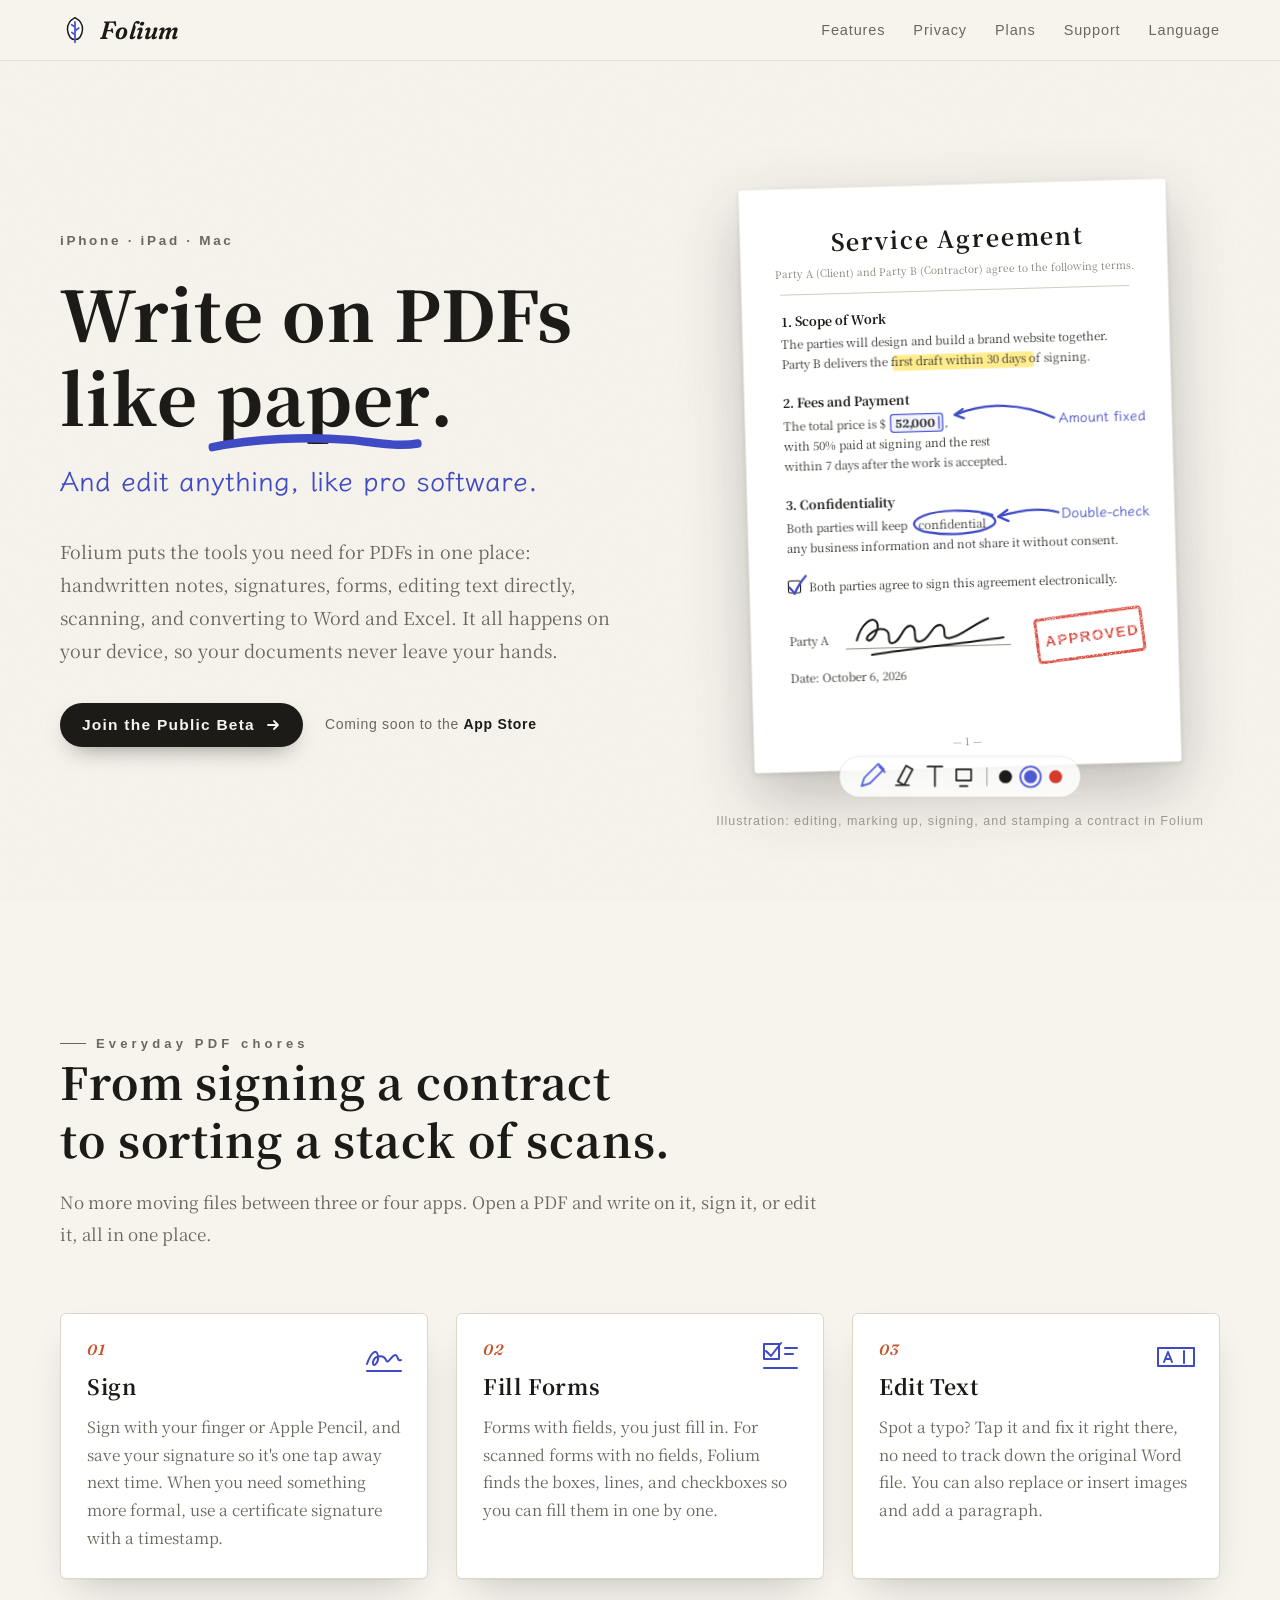
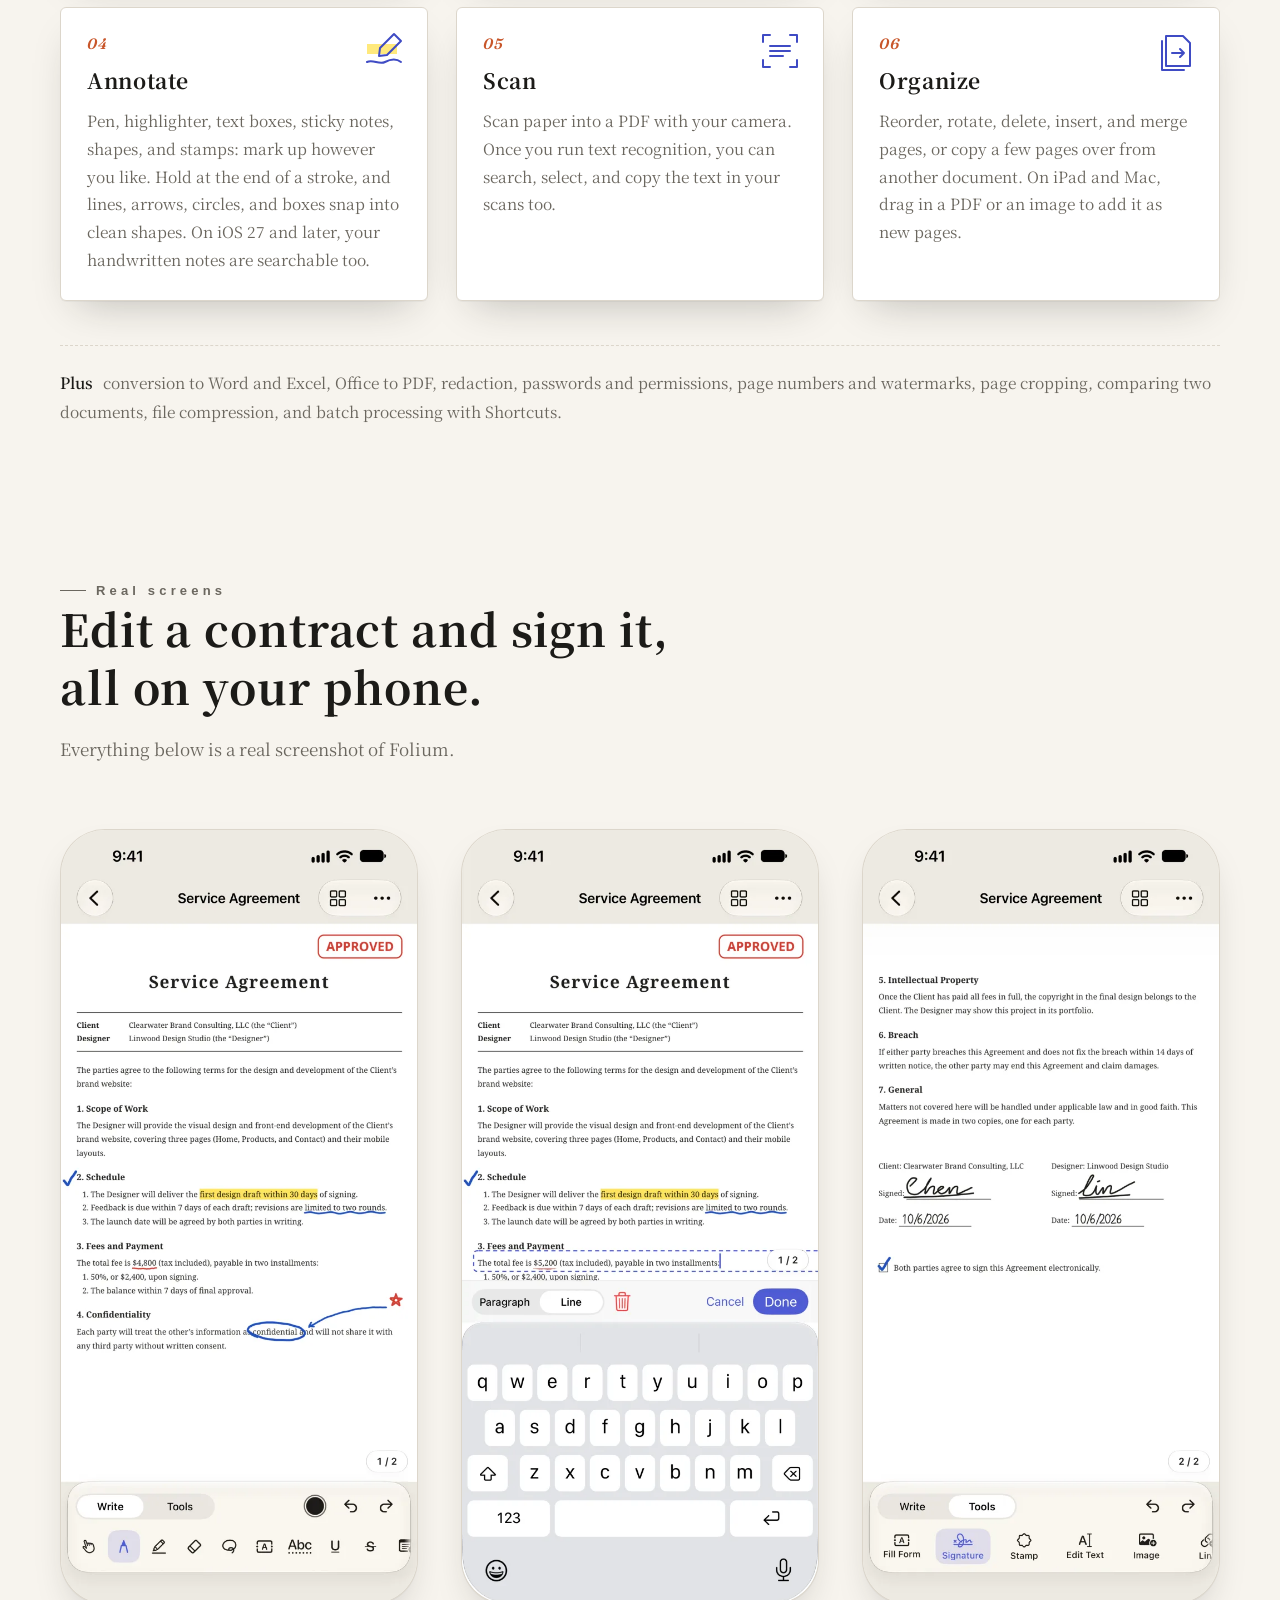
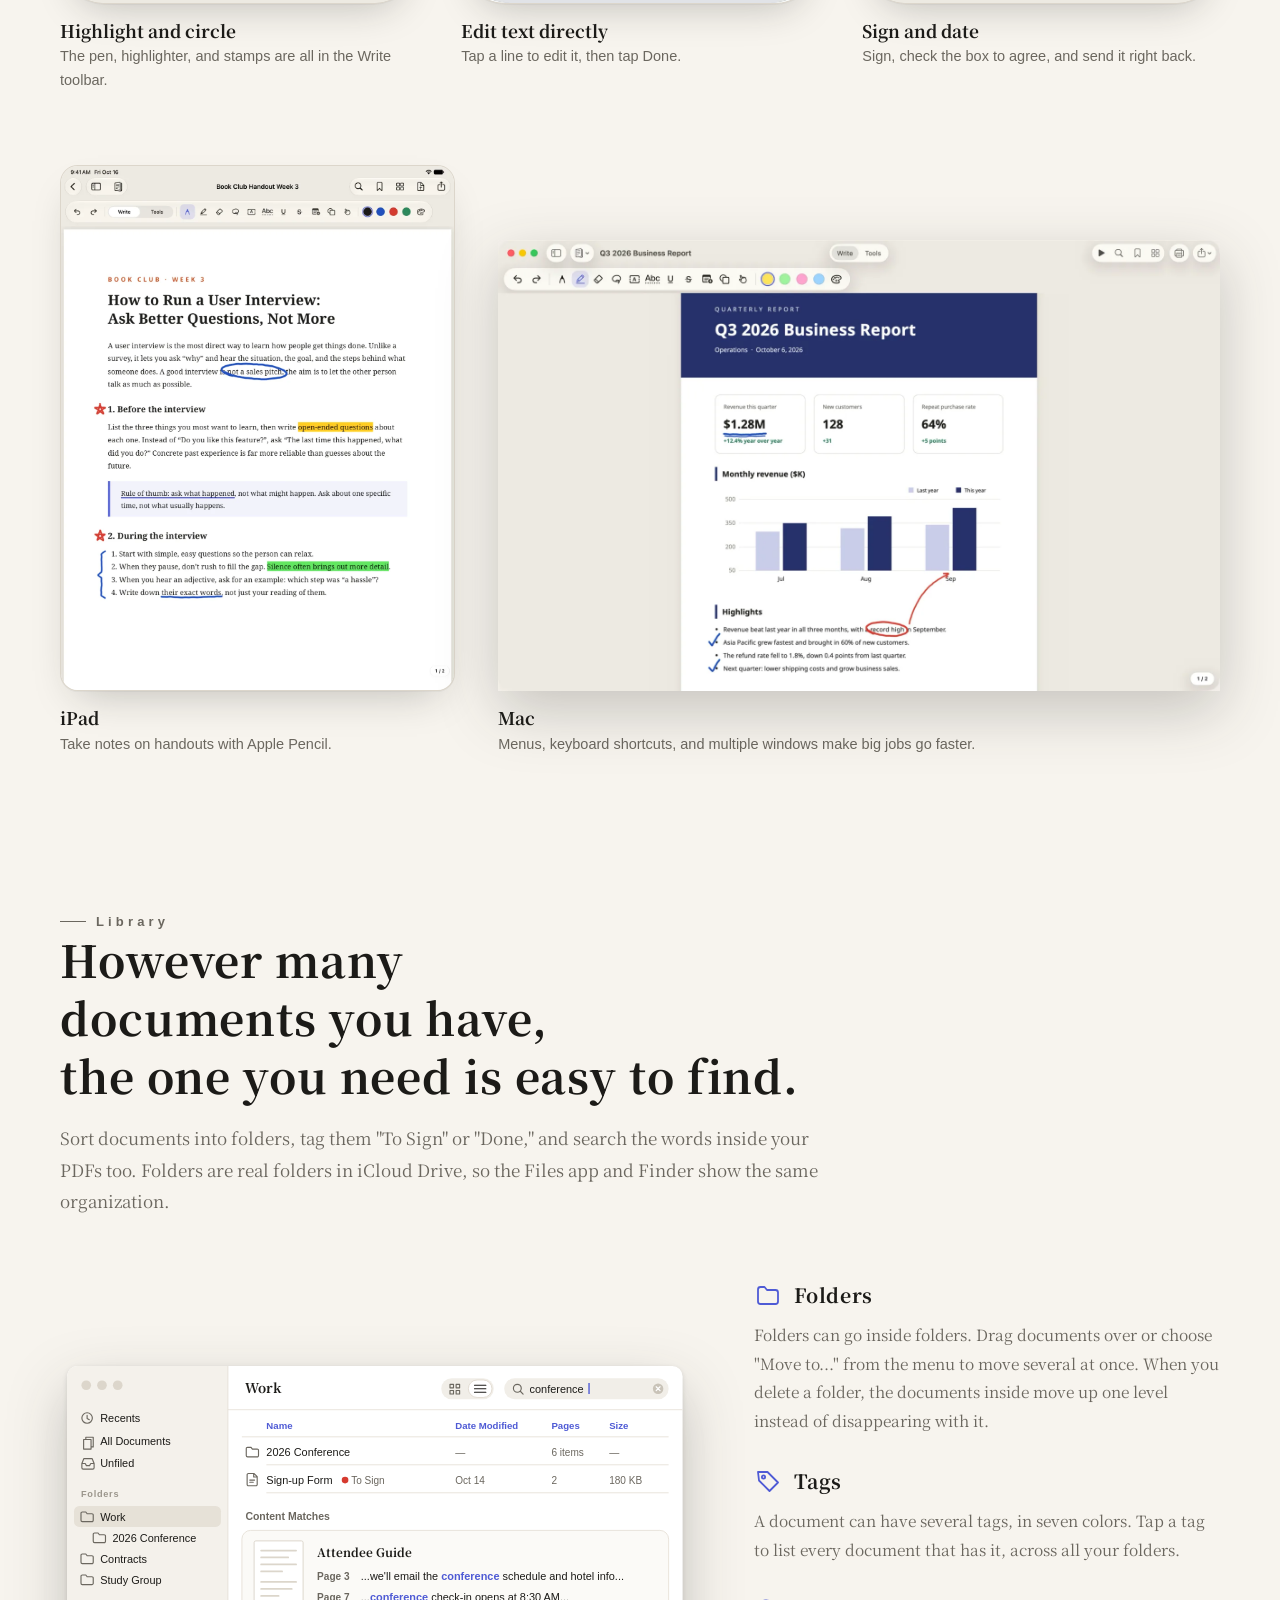
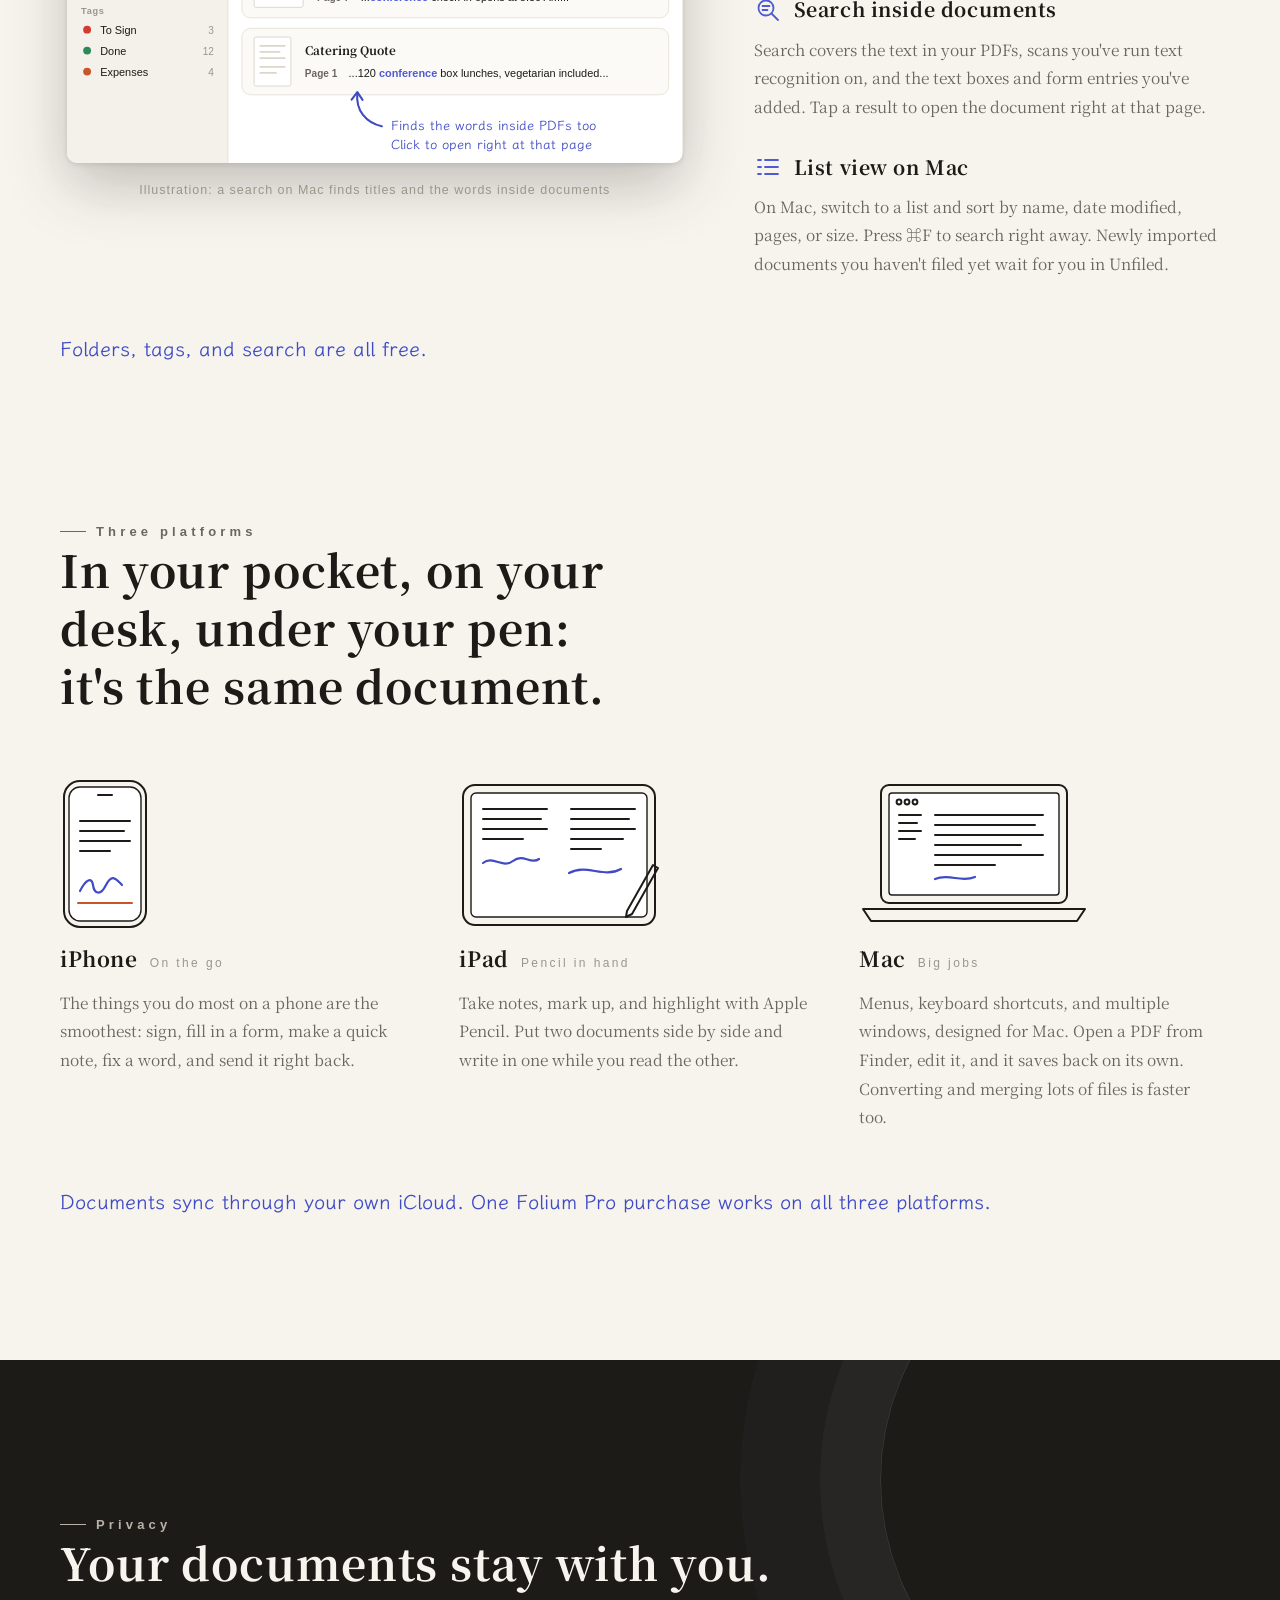
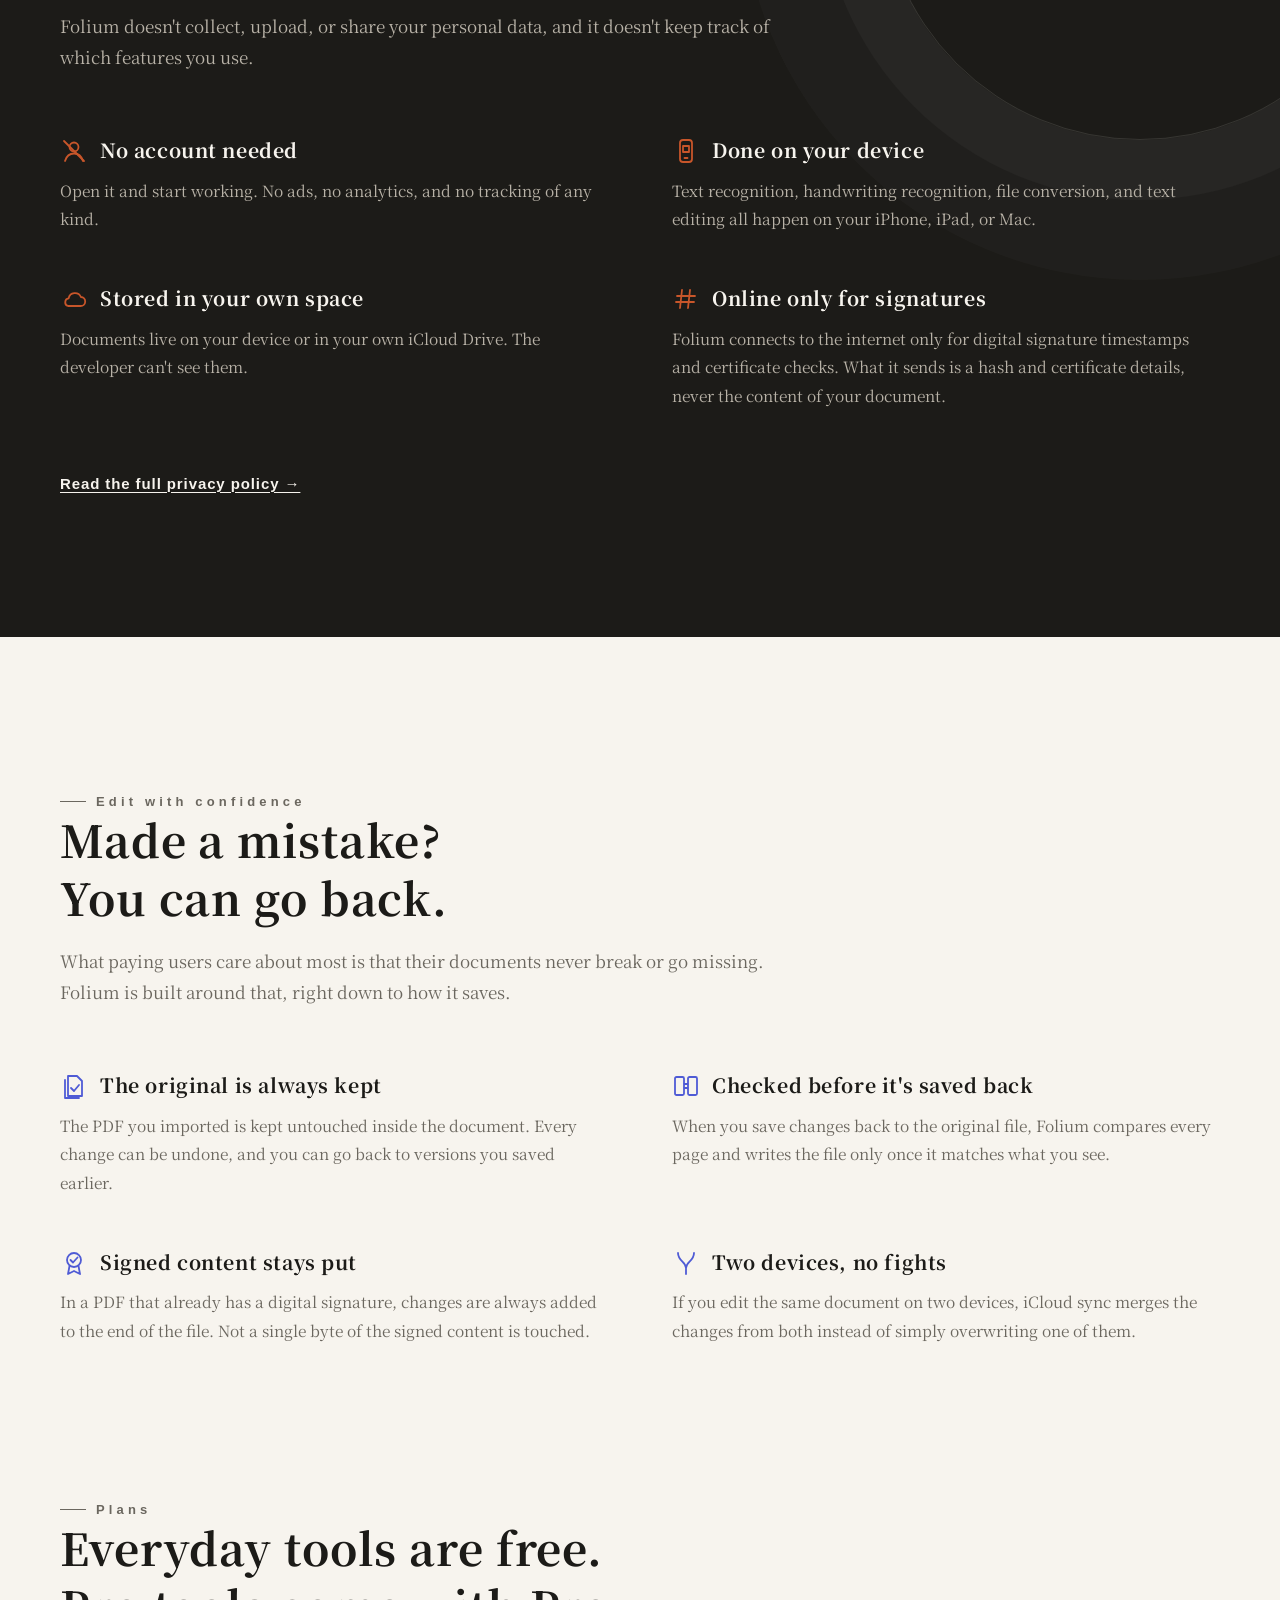
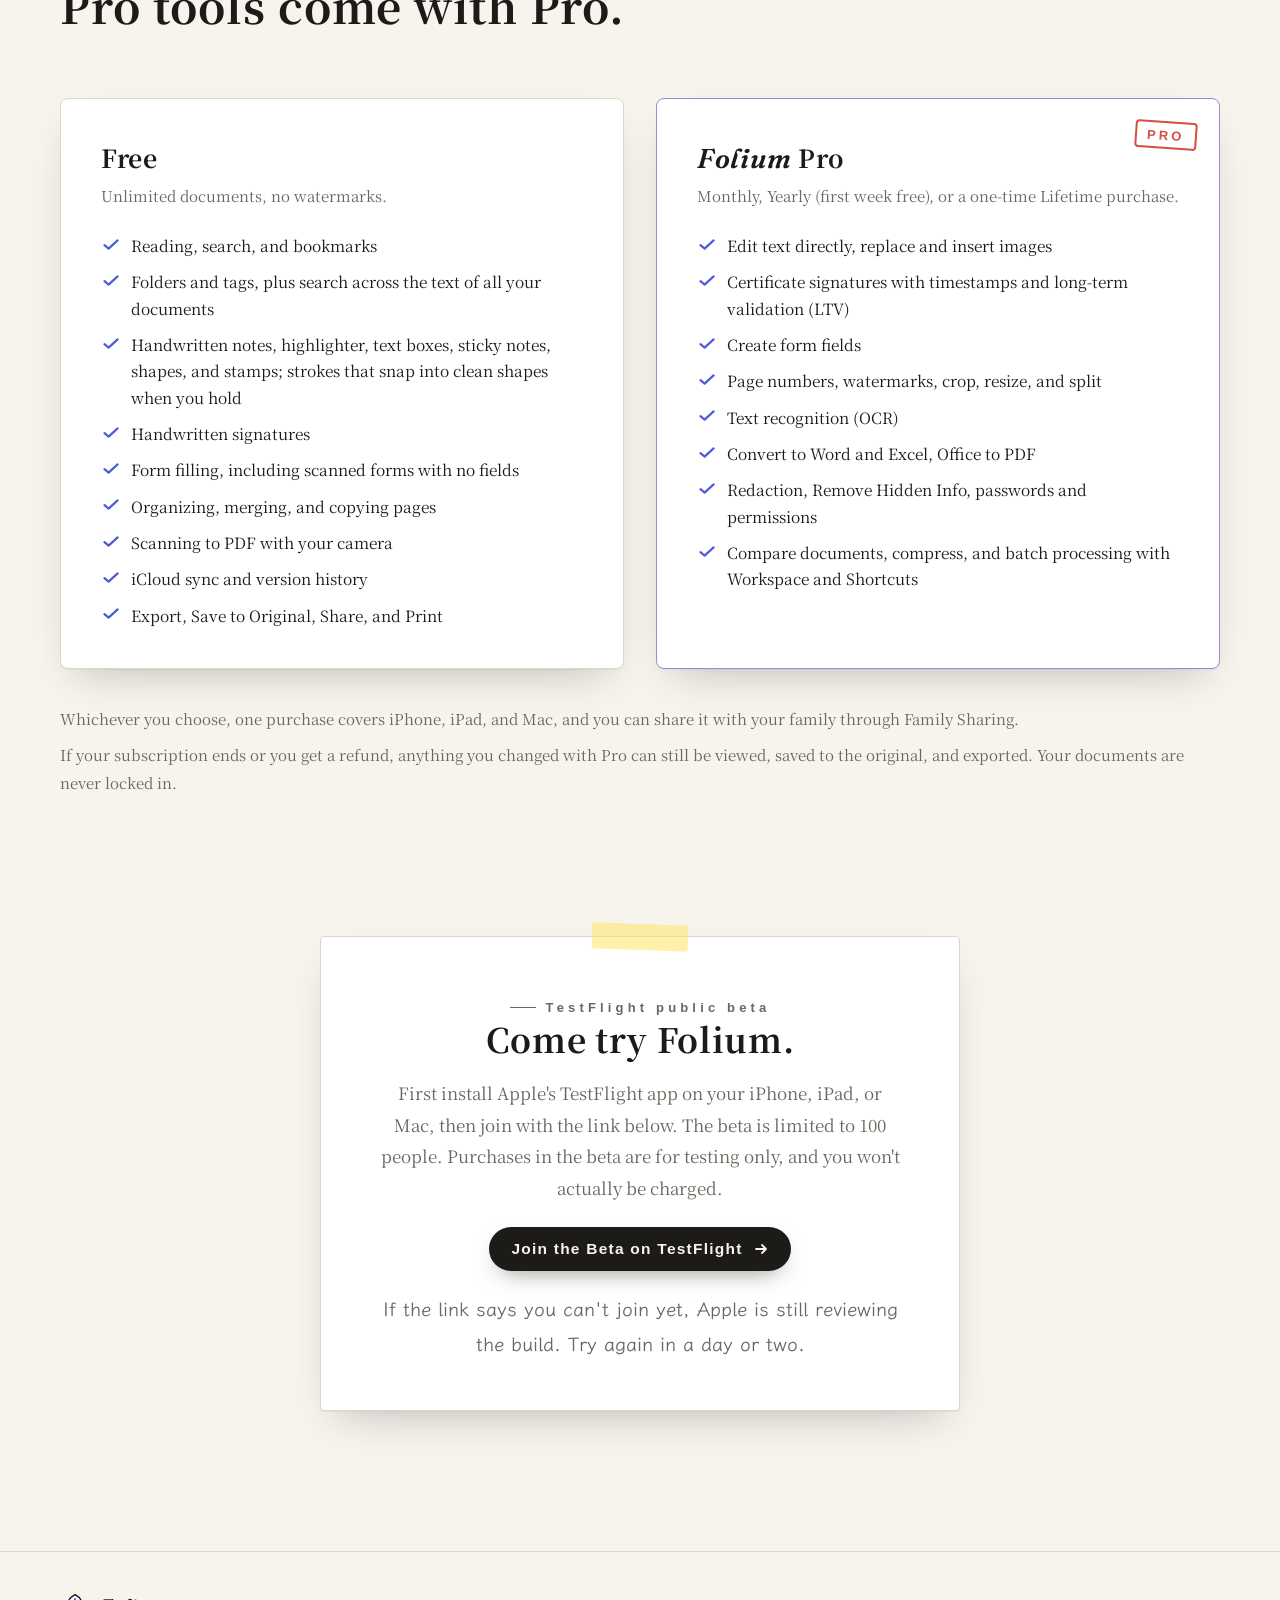
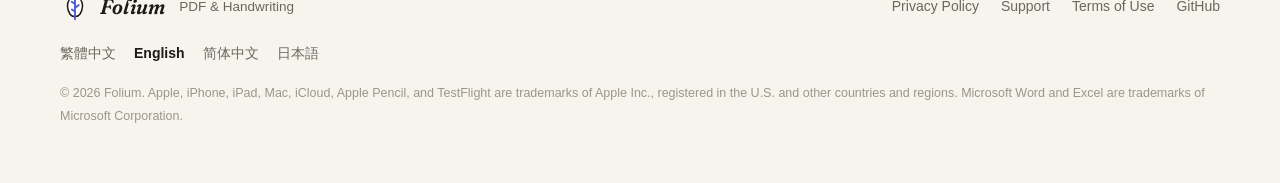
==== commit f6562804: "英文、簡體、日文頁換成自己語言的實際畫面與分享預覽圖 - assets/screens/en、zh-Hans、ja：各五張 WebP（App 以該語言啟動、開該語言的示範文件拍的） - assets/" ====
--- a/en/index.html
+++ b/en/index.html
@@ -18,7 +18,7 @@
   <meta property="og:title" content="Folium | Write on PDFs like paper.">
   <meta property="og:description" content="A PDF workspace for iPhone, iPad, and Mac: handwriting, signing, forms, text editing, scanning, and conversion, all on your device.">
   <meta property="og:url" content="https://chung223.github.io/folium/en/">
-  <meta property="og:image" content="https://chung223.github.io/folium/assets/og.png">
+  <meta property="og:image" content="https://chung223.github.io/folium/assets/og-en.png">
   <meta property="og:locale" content="en_US">
   <meta property="og:locale:alternate" content="zh_TW">
   <meta name="twitter:card" content="summary_large_image">
@@ -202,25 +202,25 @@
     </div>
     <div class="phones">
       <figure class="phone reveal">
-        <img src="../assets/screens/iphone-contract.webp" width="640" height="1391" loading="lazy" alt="A contract on iPhone with a highlighted phrase, a circled clause, a check mark, and an APPROVED stamp">
+        <img src="../assets/screens/en/iphone-contract.webp" width="640" height="1391" loading="lazy" alt="A contract on iPhone with a highlighted phrase, a circled clause, a check mark, and an APPROVED stamp">
         <figcaption><b>Highlight and circle</b>The pen, highlighter, and stamps are all in the Write toolbar.</figcaption>
       </figure>
       <figure class="phone reveal">
-        <img src="../assets/screens/iphone-edit.webp" width="640" height="1391" loading="lazy" alt="Editing a line of a contract directly on iPhone, changing the amount to 52,000">
+        <img src="../assets/screens/en/iphone-edit.webp" width="640" height="1391" loading="lazy" alt="Editing a line of a contract directly on iPhone, changing the fee to $5,200">
         <figcaption><b>Edit text directly</b>Tap a line to edit it, then tap Done.</figcaption>
       </figure>
       <figure class="phone reveal">
-        <img src="../assets/screens/iphone-sign.webp" width="640" height="1391" loading="lazy" alt="Page 2 of a contract on iPhone with both parties' signatures, the dates, and a checked box">
+        <img src="../assets/screens/en/iphone-sign.webp" width="640" height="1391" loading="lazy" alt="Page 2 of a contract on iPhone with both parties' signatures, the dates, and a checked box">
         <figcaption><b>Sign and date</b>Sign, check the box to agree, and send it right back.</figcaption>
       </figure>
     </div>
     <div class="bigs">
       <figure class="tablet reveal">
-        <img src="../assets/screens/ipad-handout.webp" width="1100" height="1467" loading="lazy" alt="A study group handout on iPad with circled sentences, stars, underlines, and highlights">
+        <img src="../assets/screens/en/ipad-handout.webp" width="1100" height="1467" loading="lazy" alt="A book club handout on iPad with a circled phrase, stars, underlines, and highlights">
         <figcaption><b>iPad</b>Take notes on handouts with Apple Pencil.</figcaption>
       </figure>
       <figure class="mac reveal">
-        <img src="../assets/screens/mac-report.webp" width="1600" height="1000" loading="lazy" alt="A Folium window on Mac showing a quarterly business report with markup">
+        <img src="../assets/screens/en/mac-report.webp" width="1600" height="1000" loading="lazy" alt="A Folium window on Mac showing a quarterly business report with markup">
         <figcaption><b>Mac</b>Menus, keyboard shortcuts, and multiple windows make big jobs go faster.</figcaption>
       </figure>
     </div>
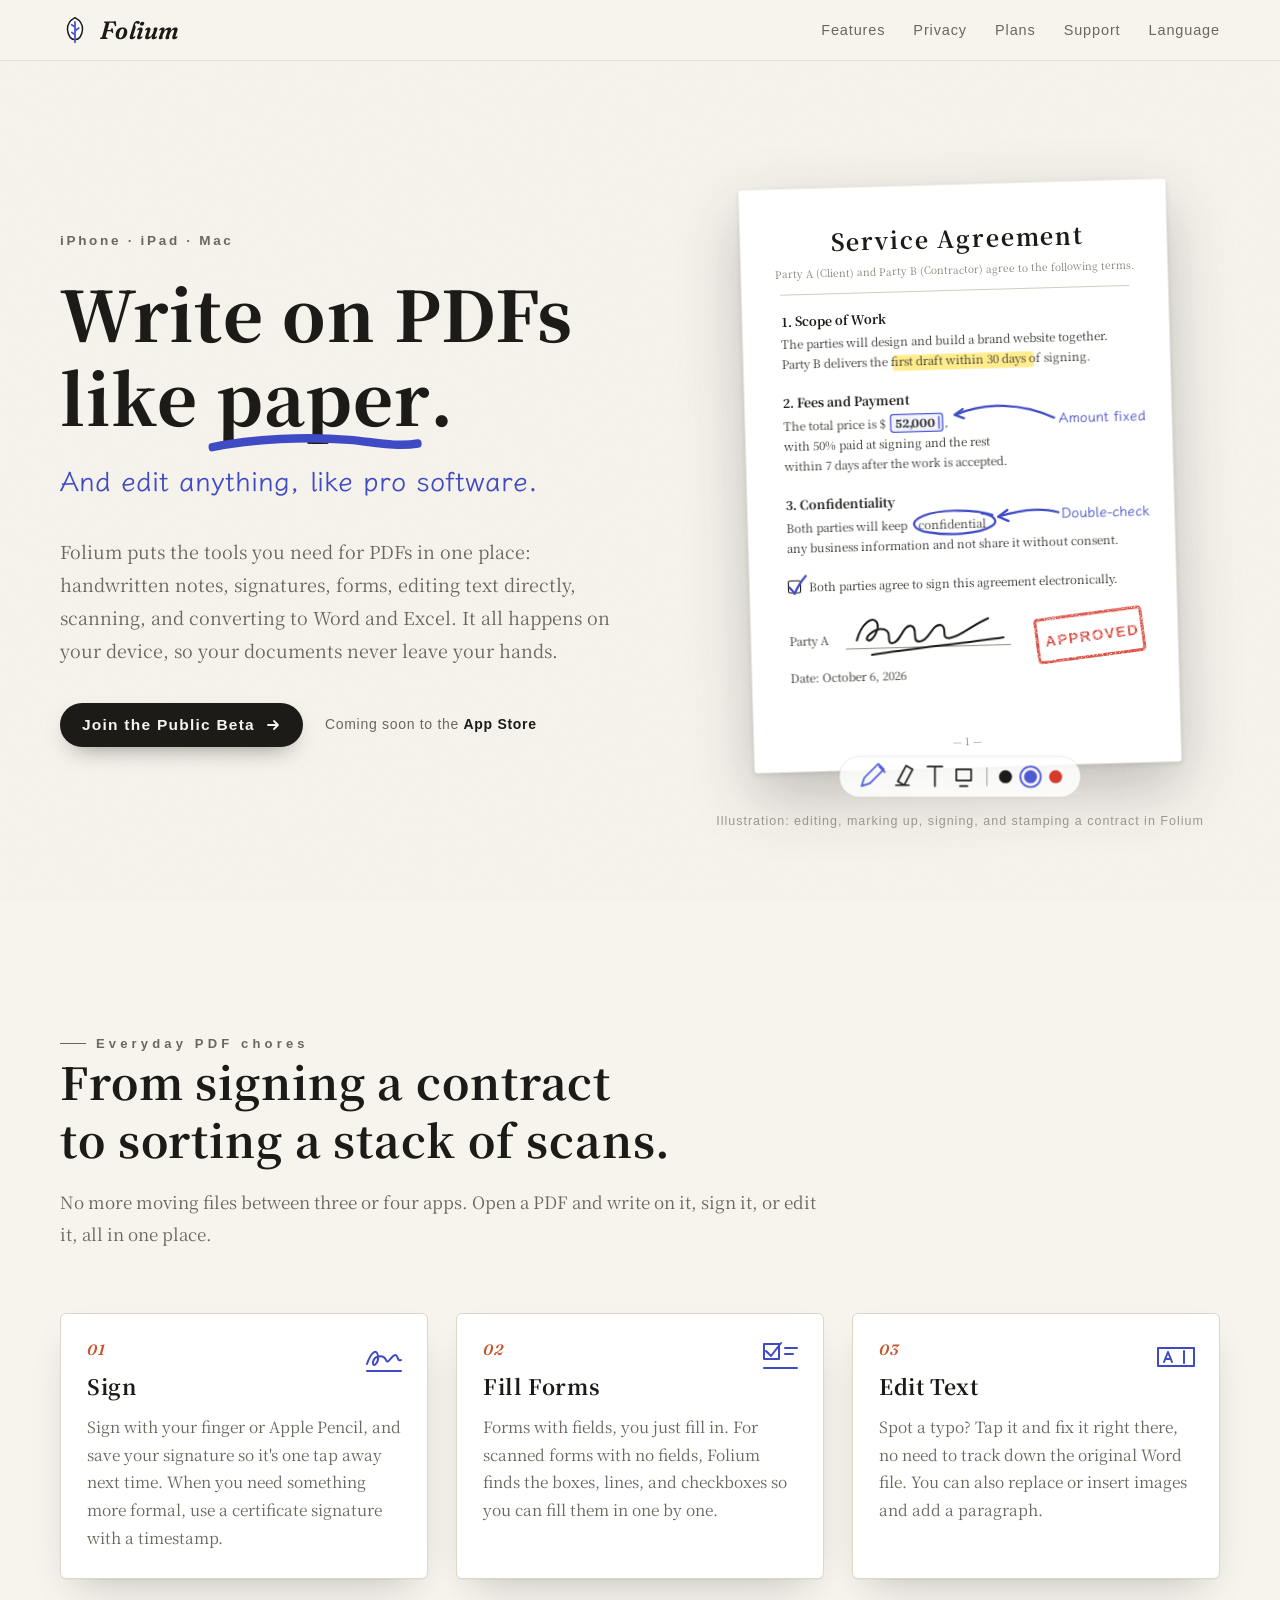
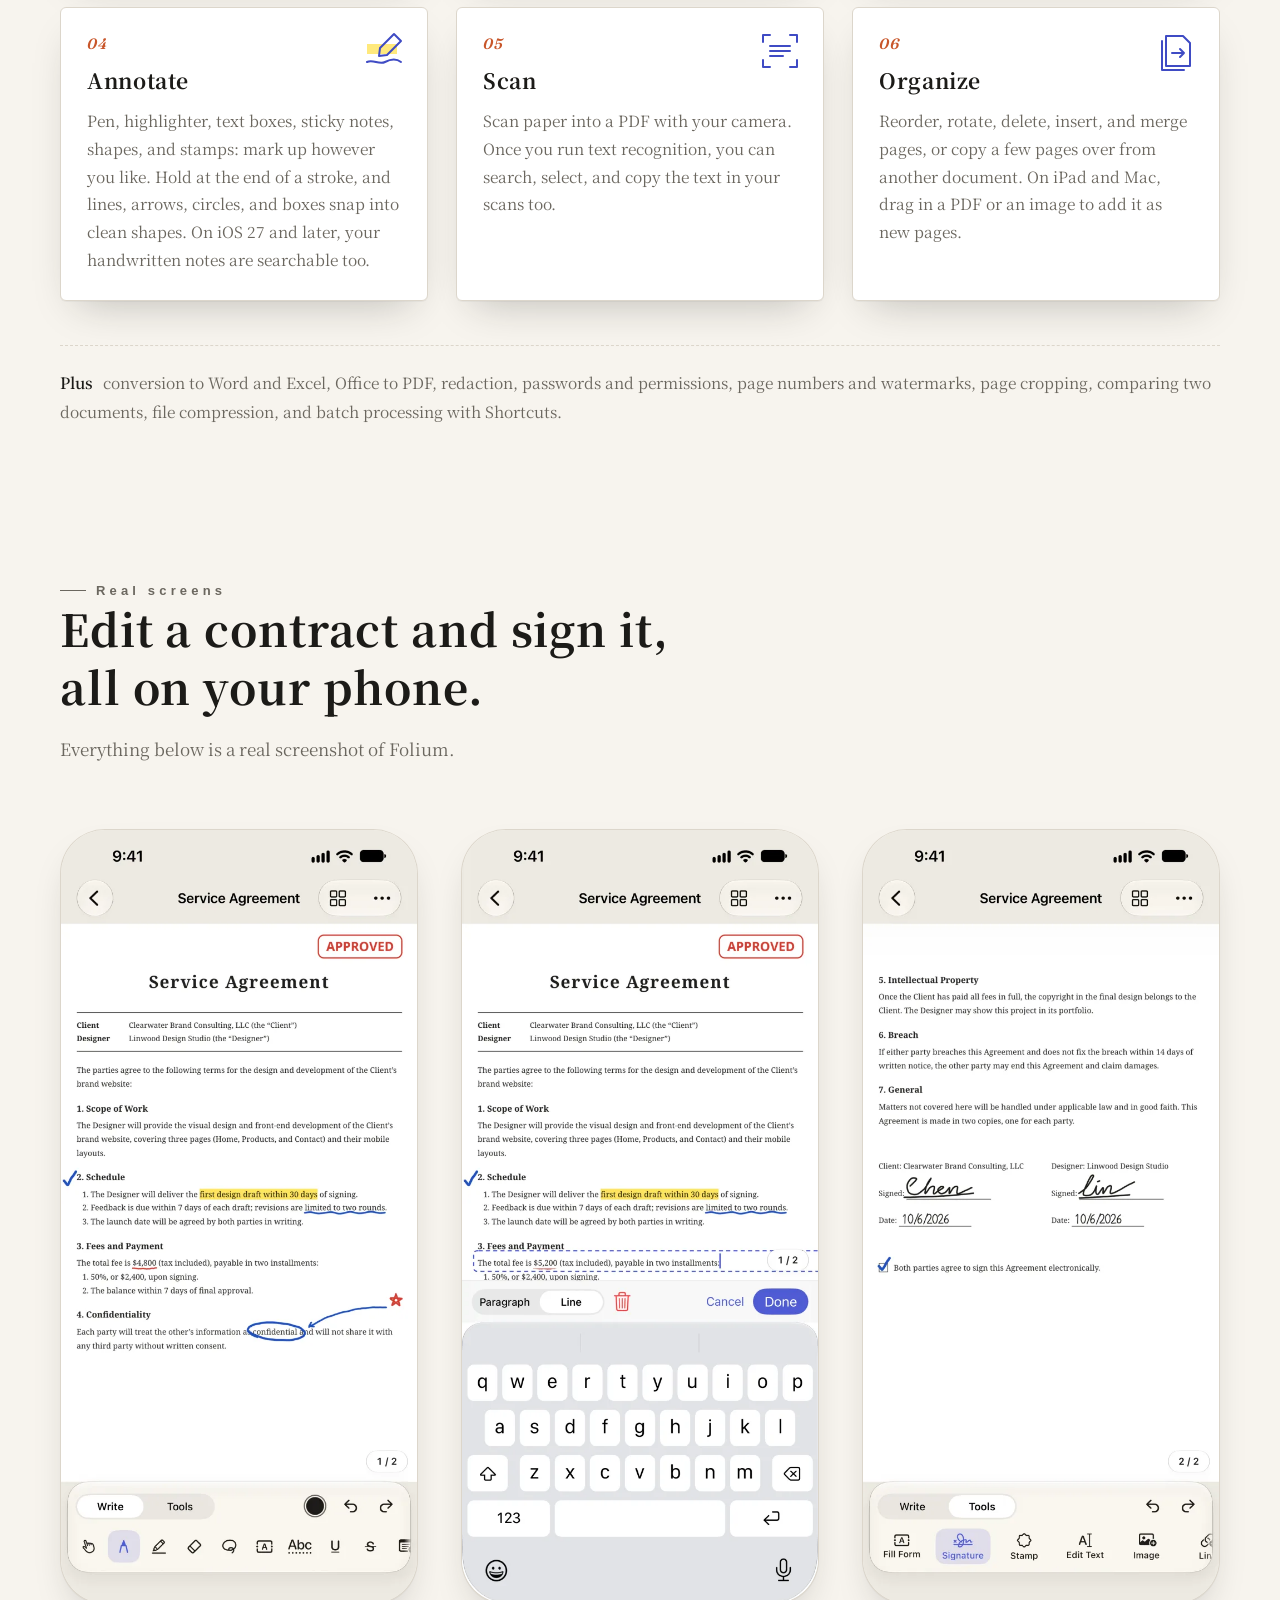
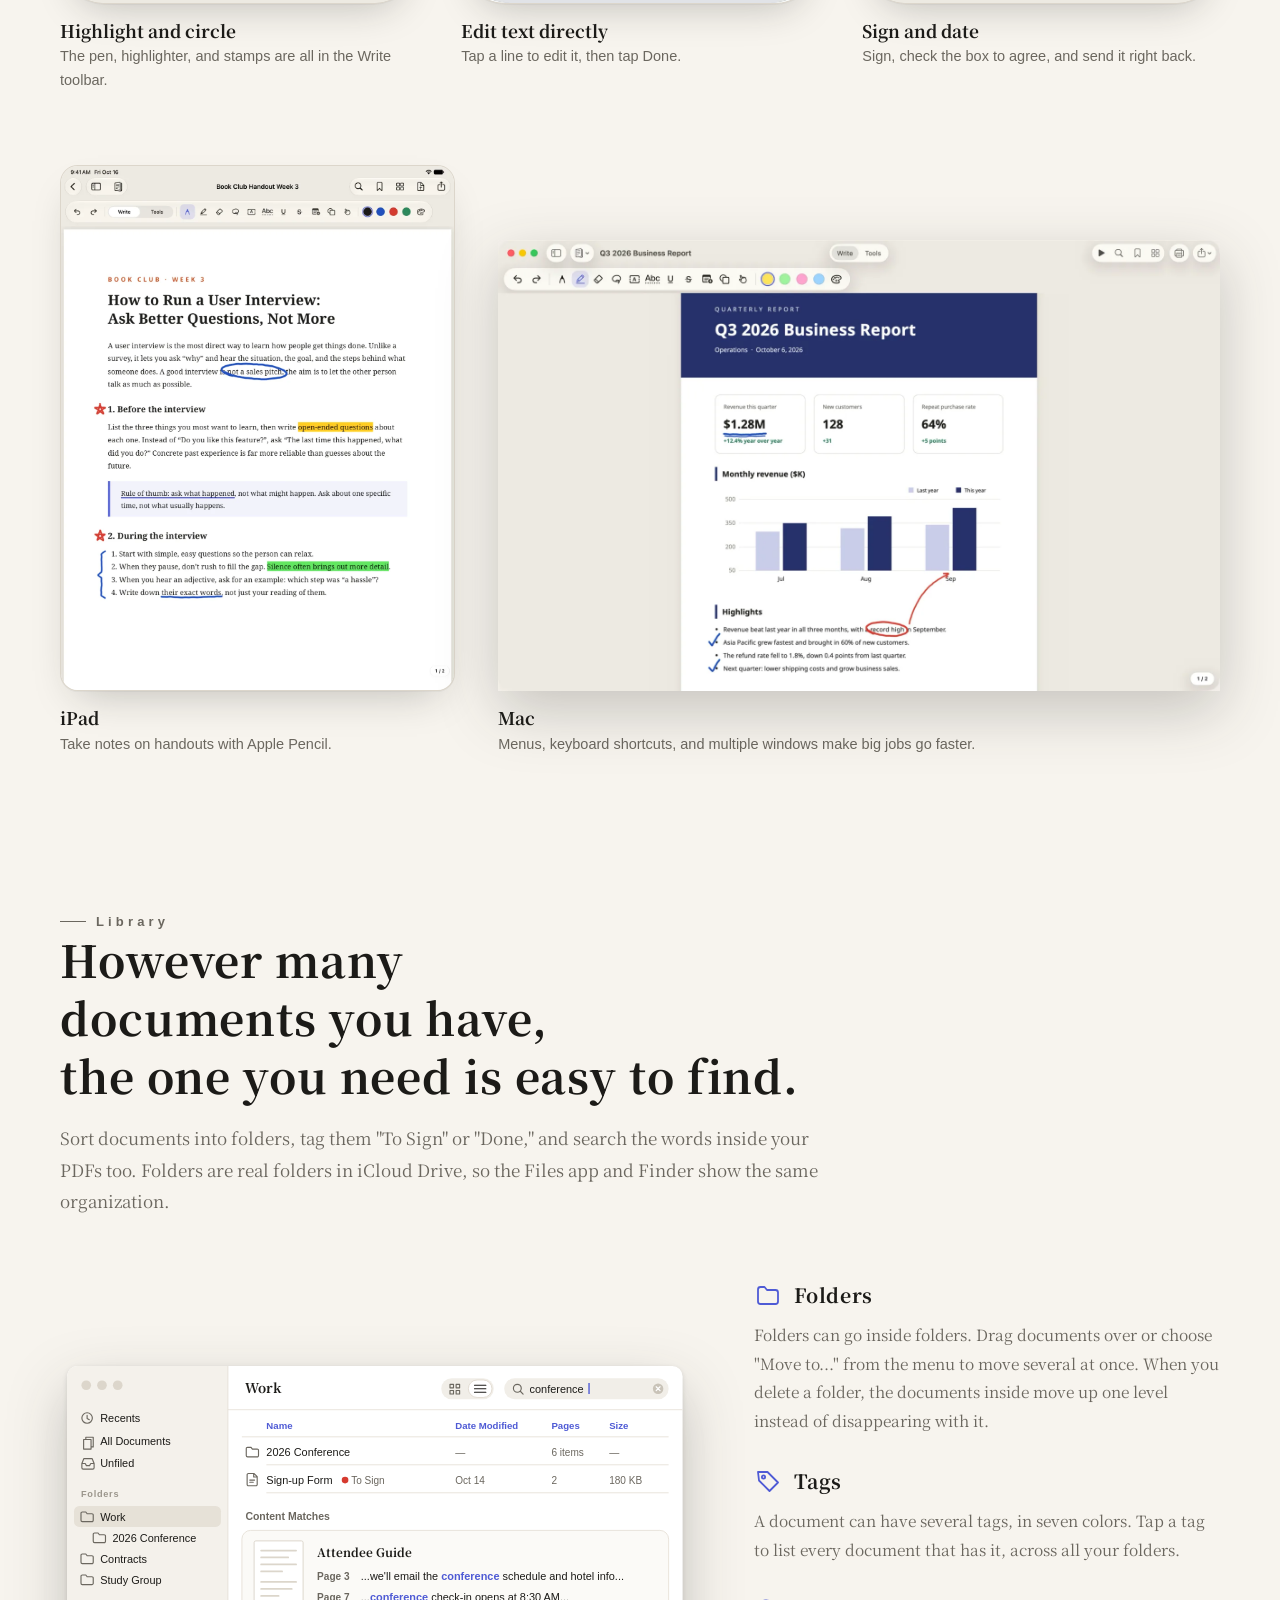
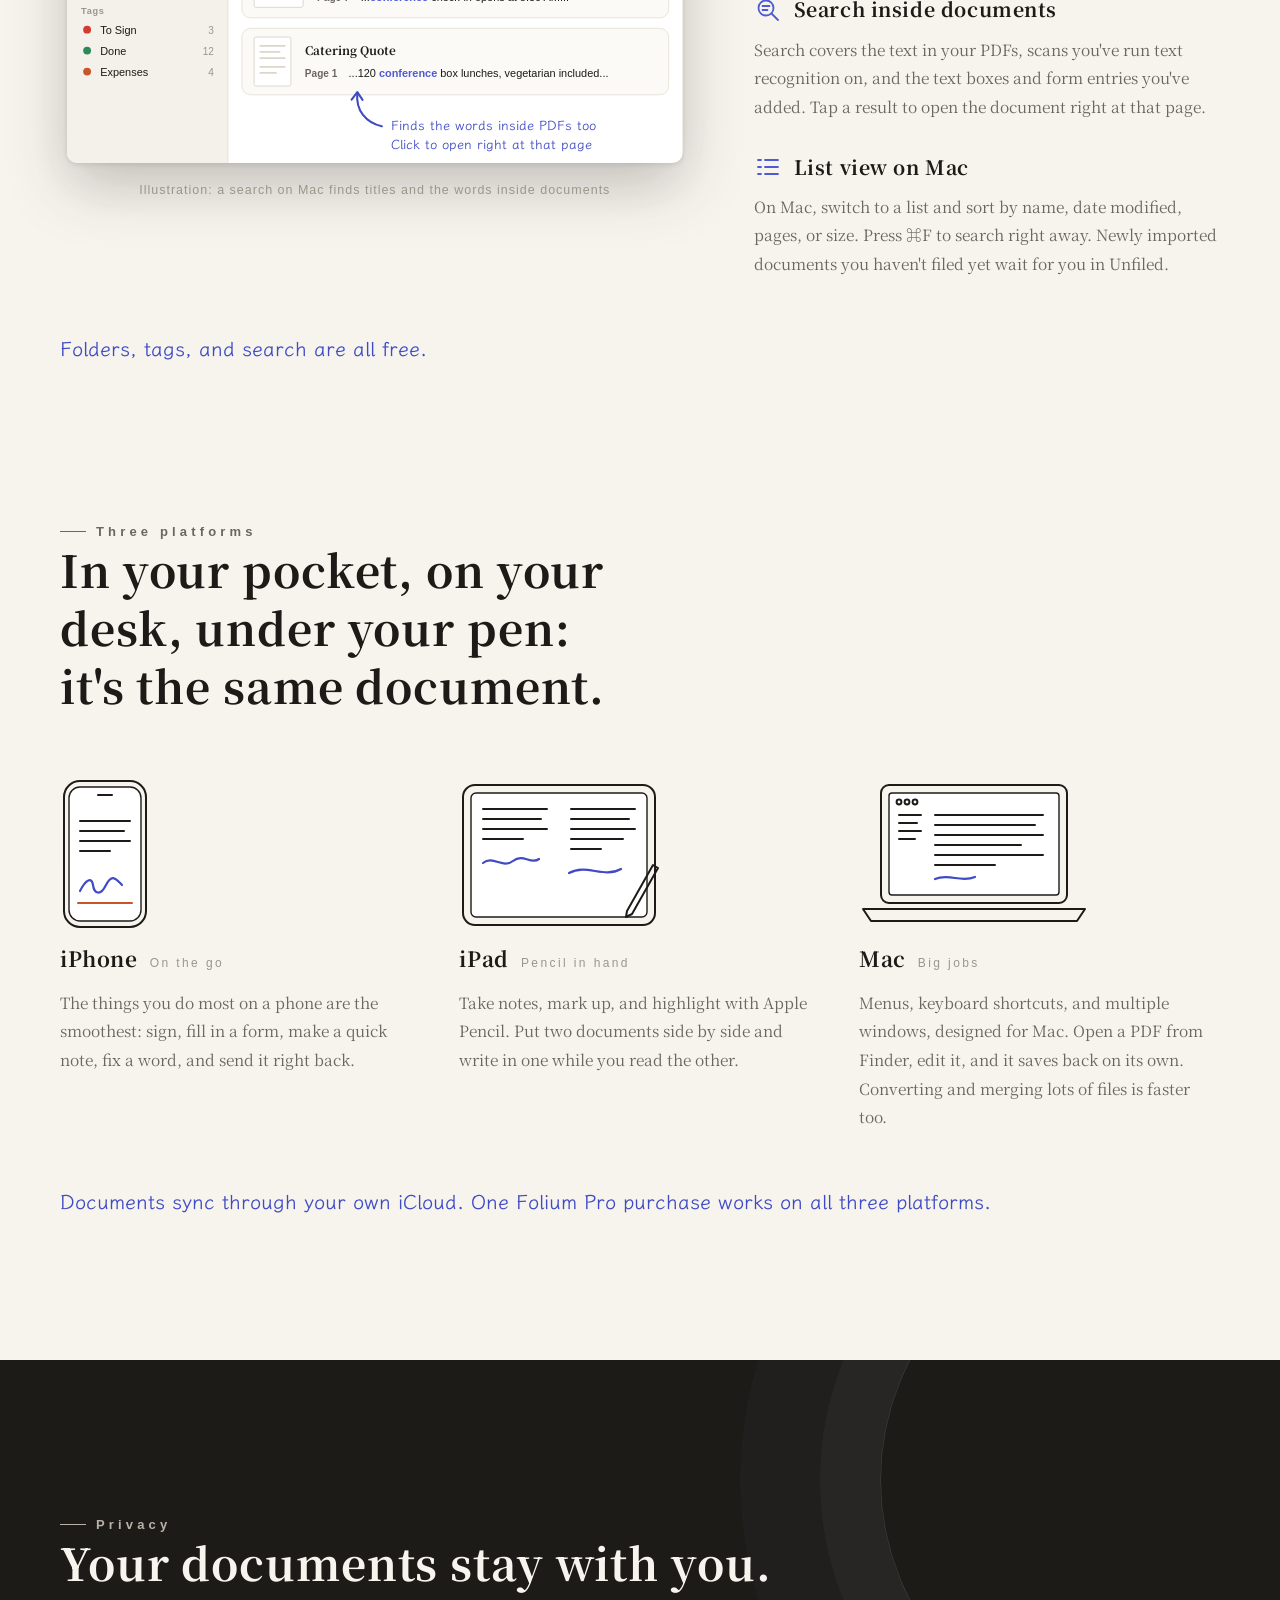
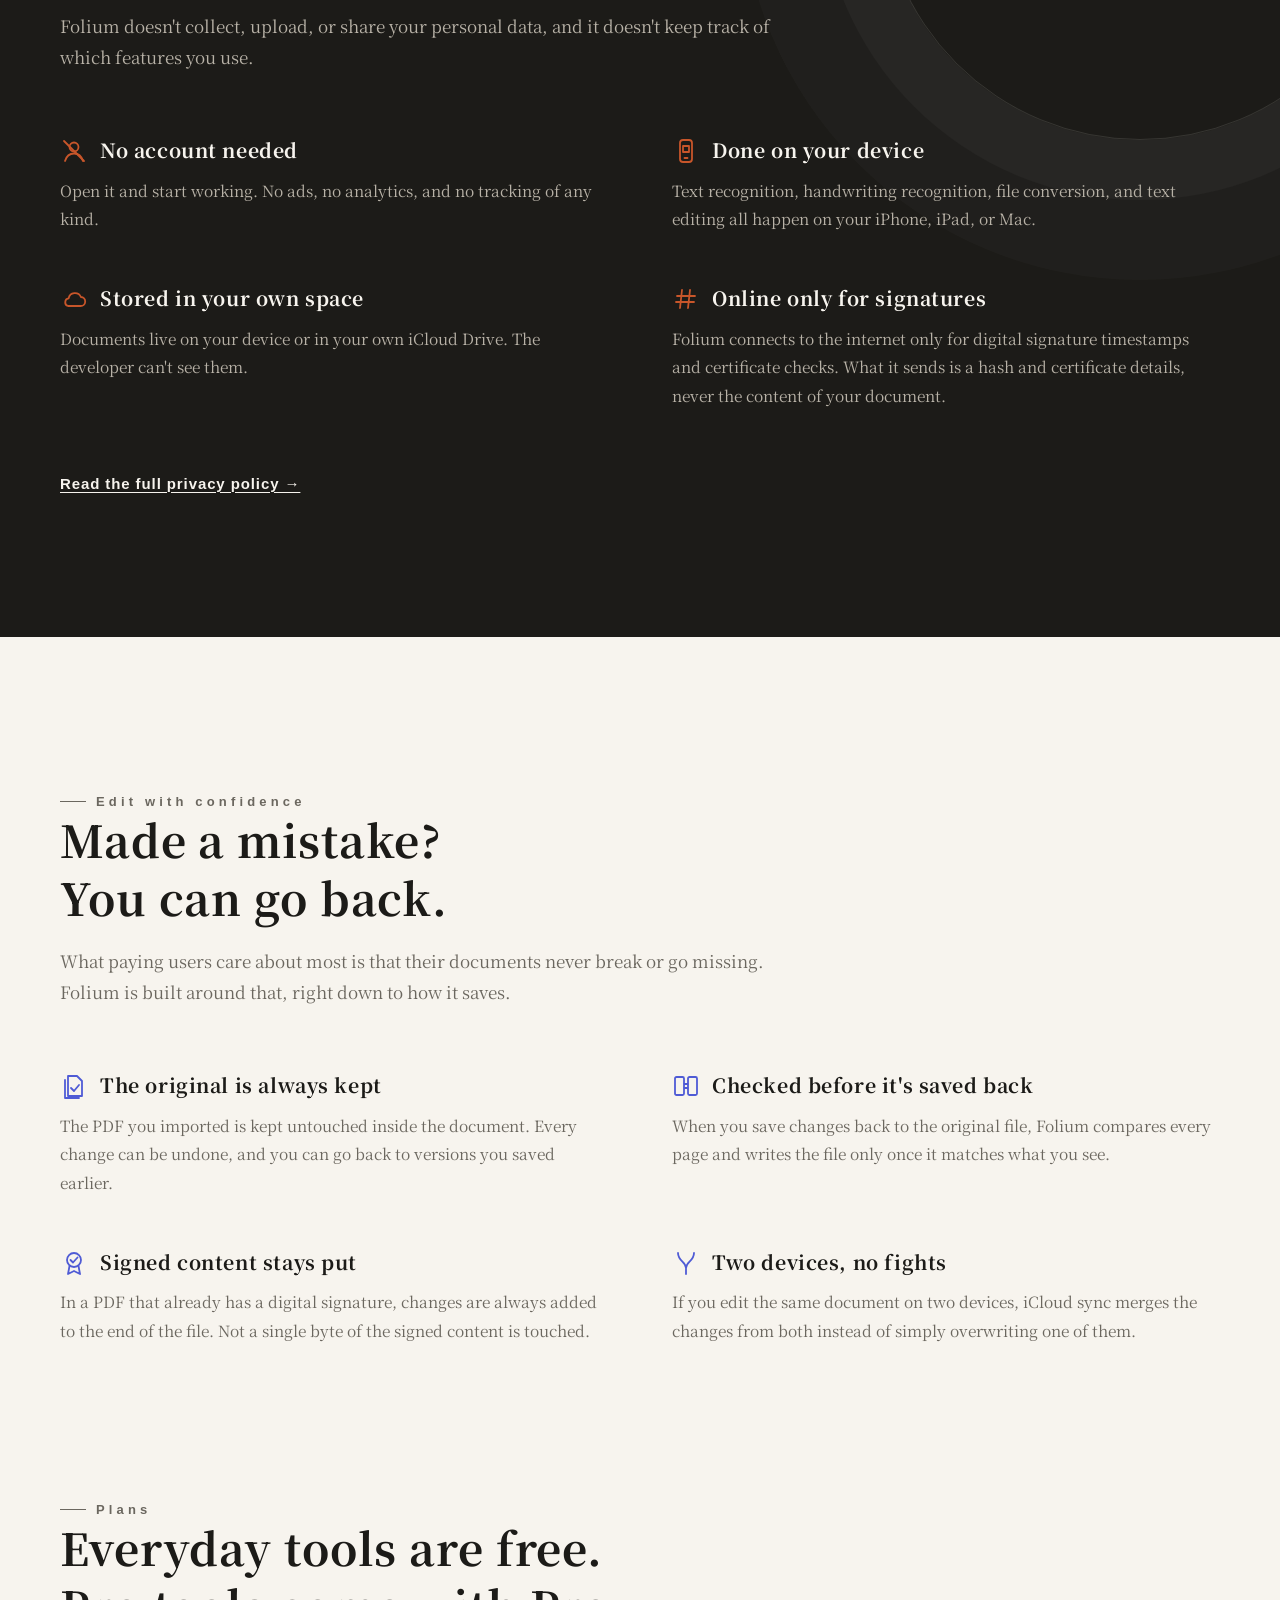
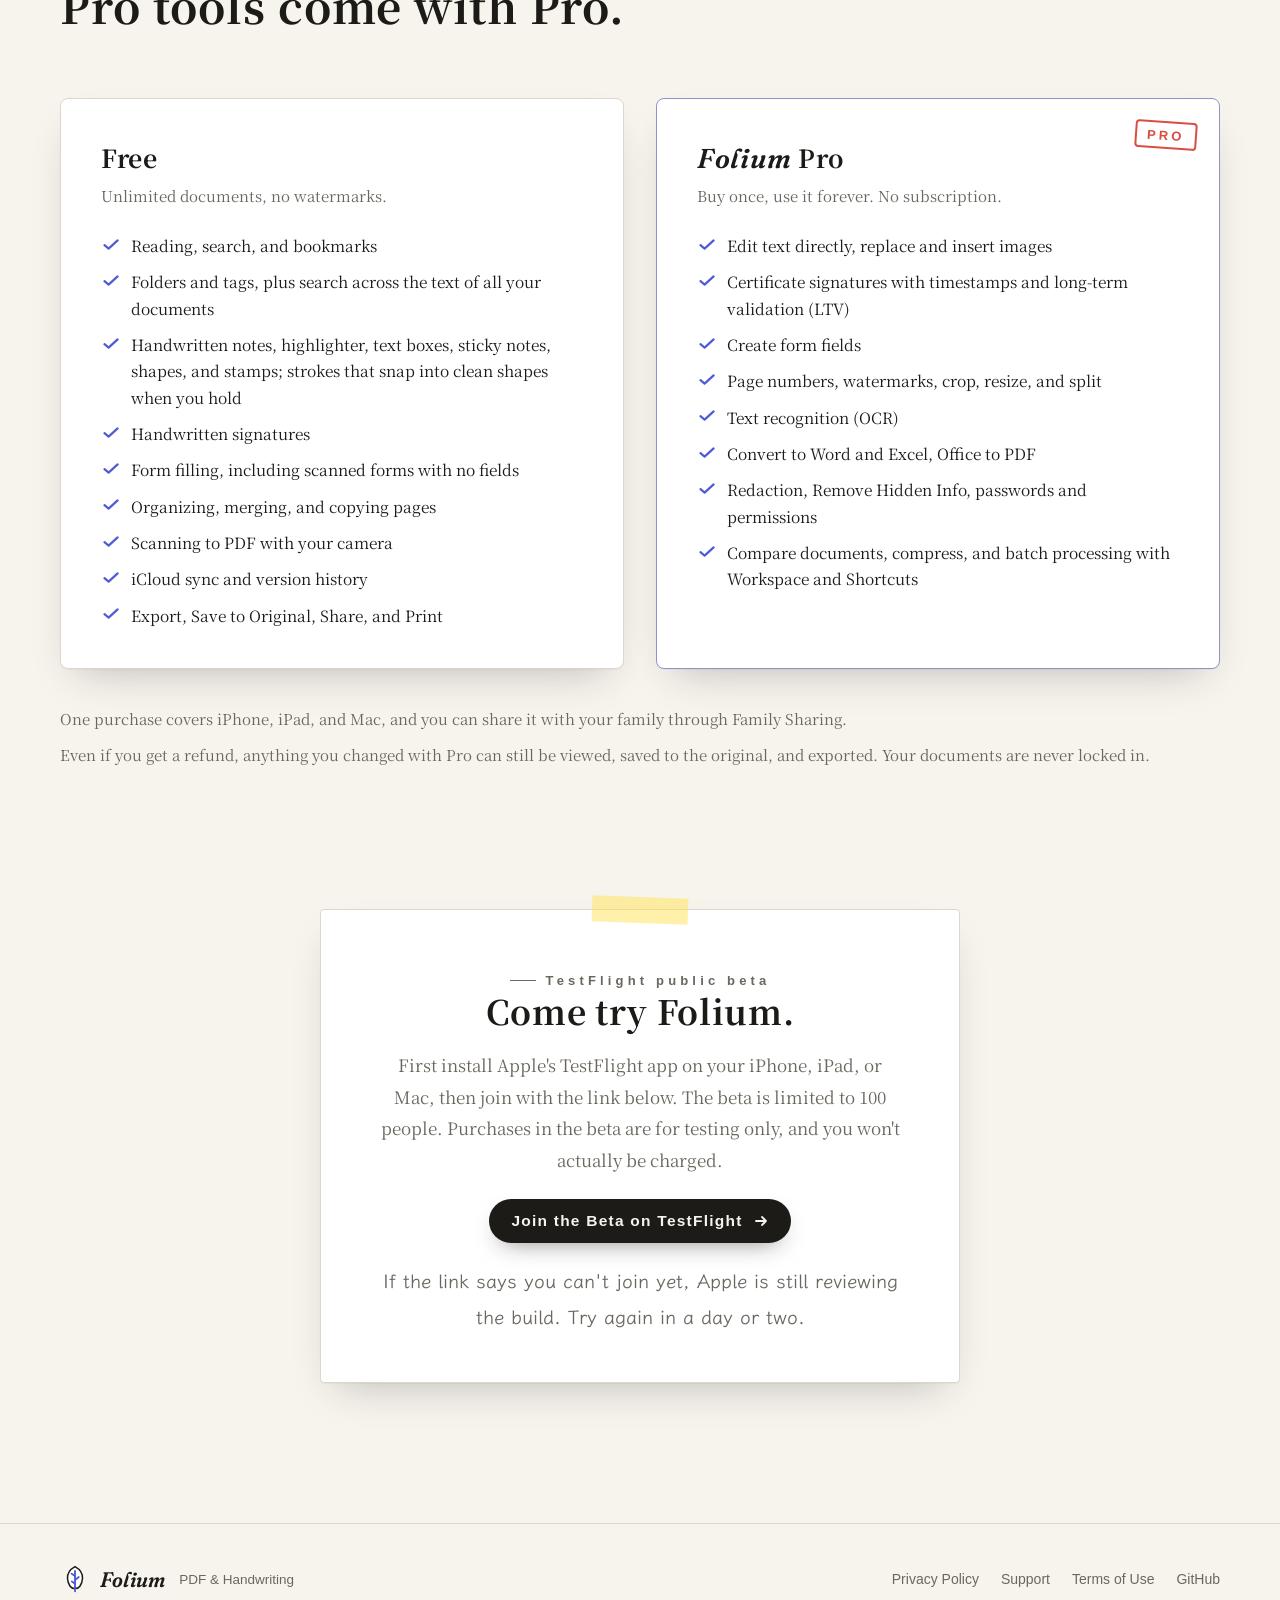
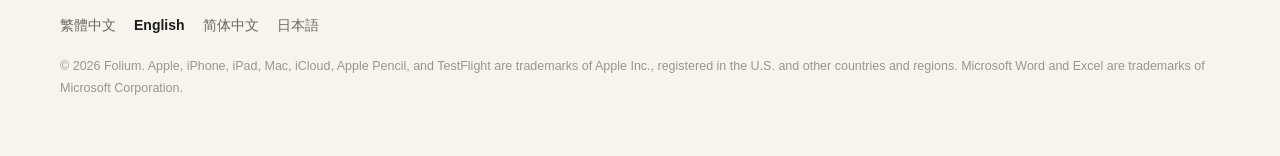
==== commit 79ab2f19: "Folium Pro 改成只有一次買斷（四種語言的首頁、支援頁） App Store 審查 3.1.2(a) 退件後，1.0 只賣買斷，不再提供月訂、年訂與首週免費。 - 首頁方案：Pro 寫成一次買" ====
--- a/en/index.html
+++ b/en/index.html
@@ -451,7 +451,7 @@
       <div class="plan pro reveal">
         <span class="seal-badge" aria-hidden="true">PRO</span>
         <h3><span class="latin">Folium</span> Pro</h3>
-        <p class="sub">Monthly, Yearly (first week free), or a one-time Lifetime purchase.</p>
+        <p class="sub">Buy once, use it forever. No subscription.</p>
         <ul>
           <li>Edit text directly, replace and insert images</li>
           <li>Certificate signatures with timestamps and long-term validation (LTV)</li>
@@ -465,8 +465,8 @@
       </div>
     </div>
     <div class="fineprint reveal">
-      <p>Whichever you choose, one purchase covers iPhone, iPad, and Mac, and you can share it with your family through Family Sharing.</p>
-      <p>If your subscription ends or you get a refund, anything you changed with Pro can still be viewed, saved to the original, and exported. Your documents are never locked in.</p>
+      <p>One purchase covers iPhone, iPad, and Mac, and you can share it with your family through Family Sharing.</p>
+      <p>Even if you get a refund, anything you changed with Pro can still be viewed, saved to the original, and exported. Your documents are never locked in.</p>
     </div>
   </div>
 </section>
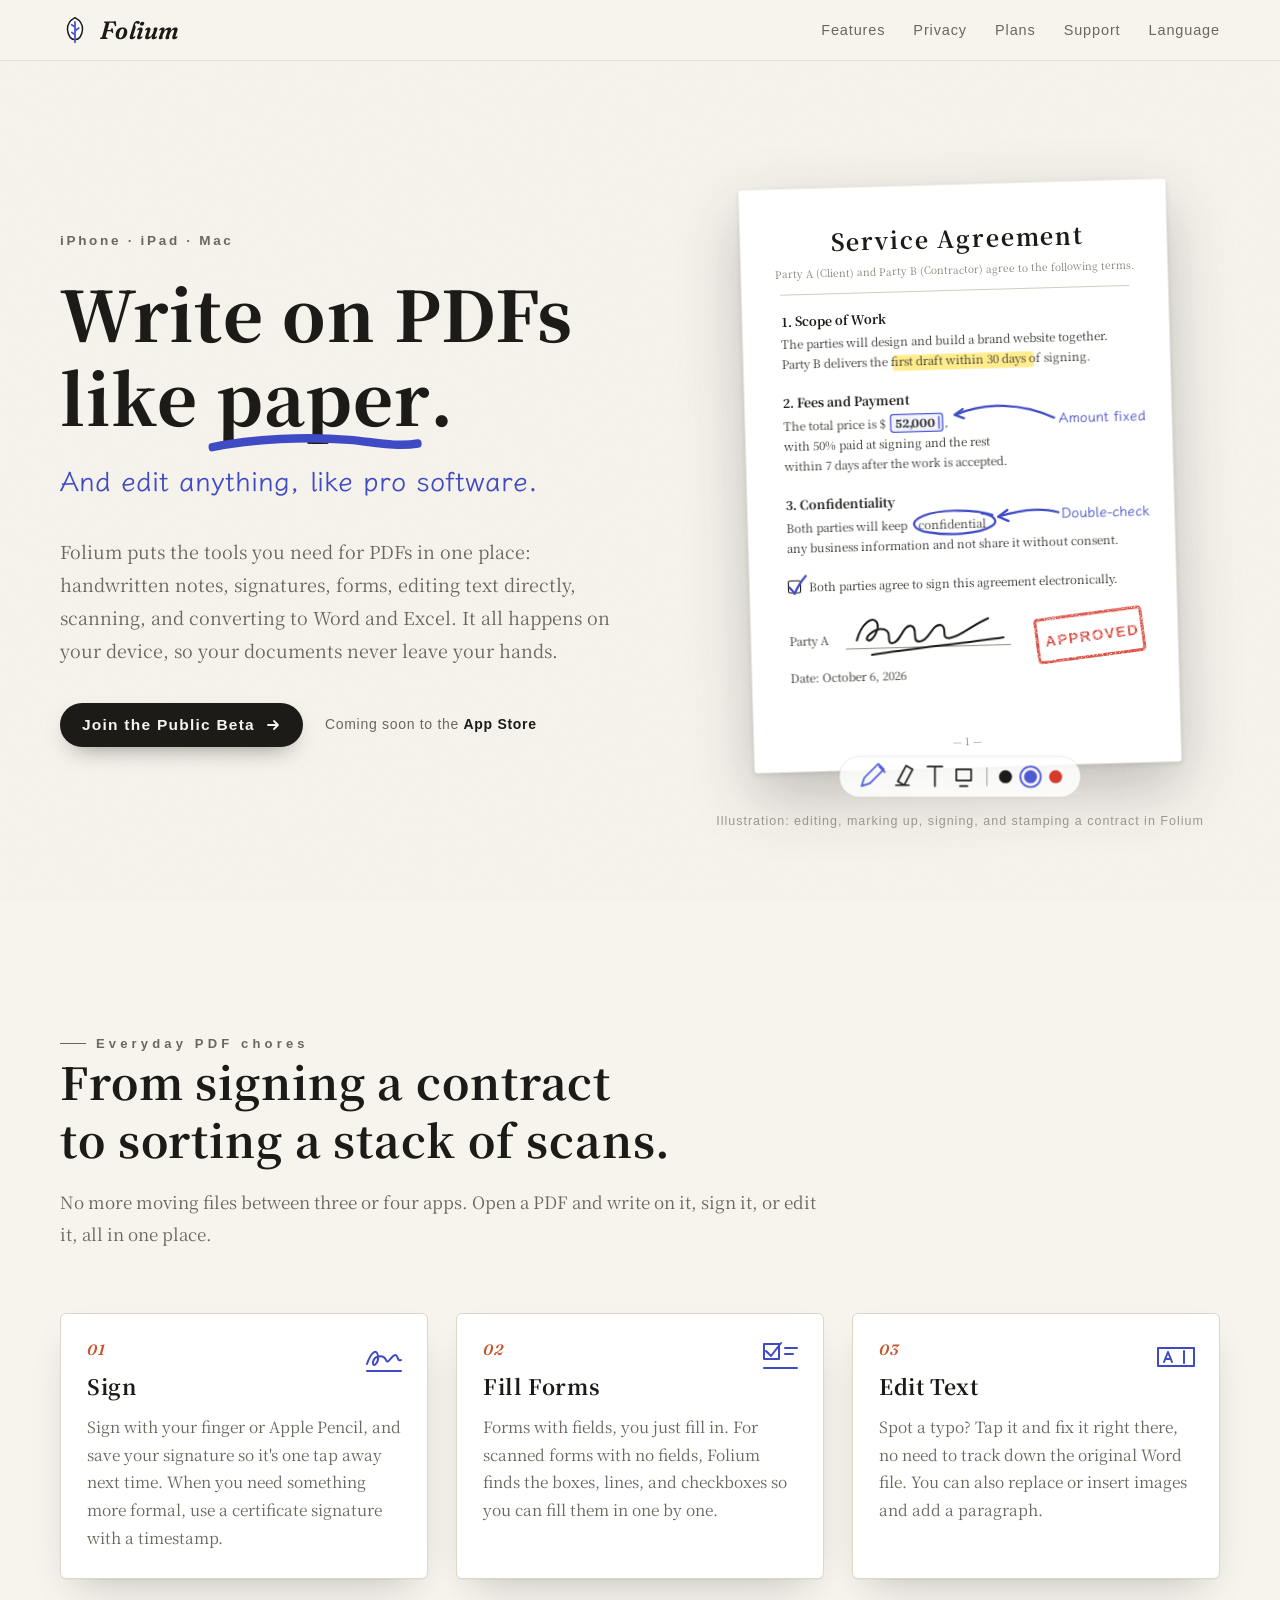
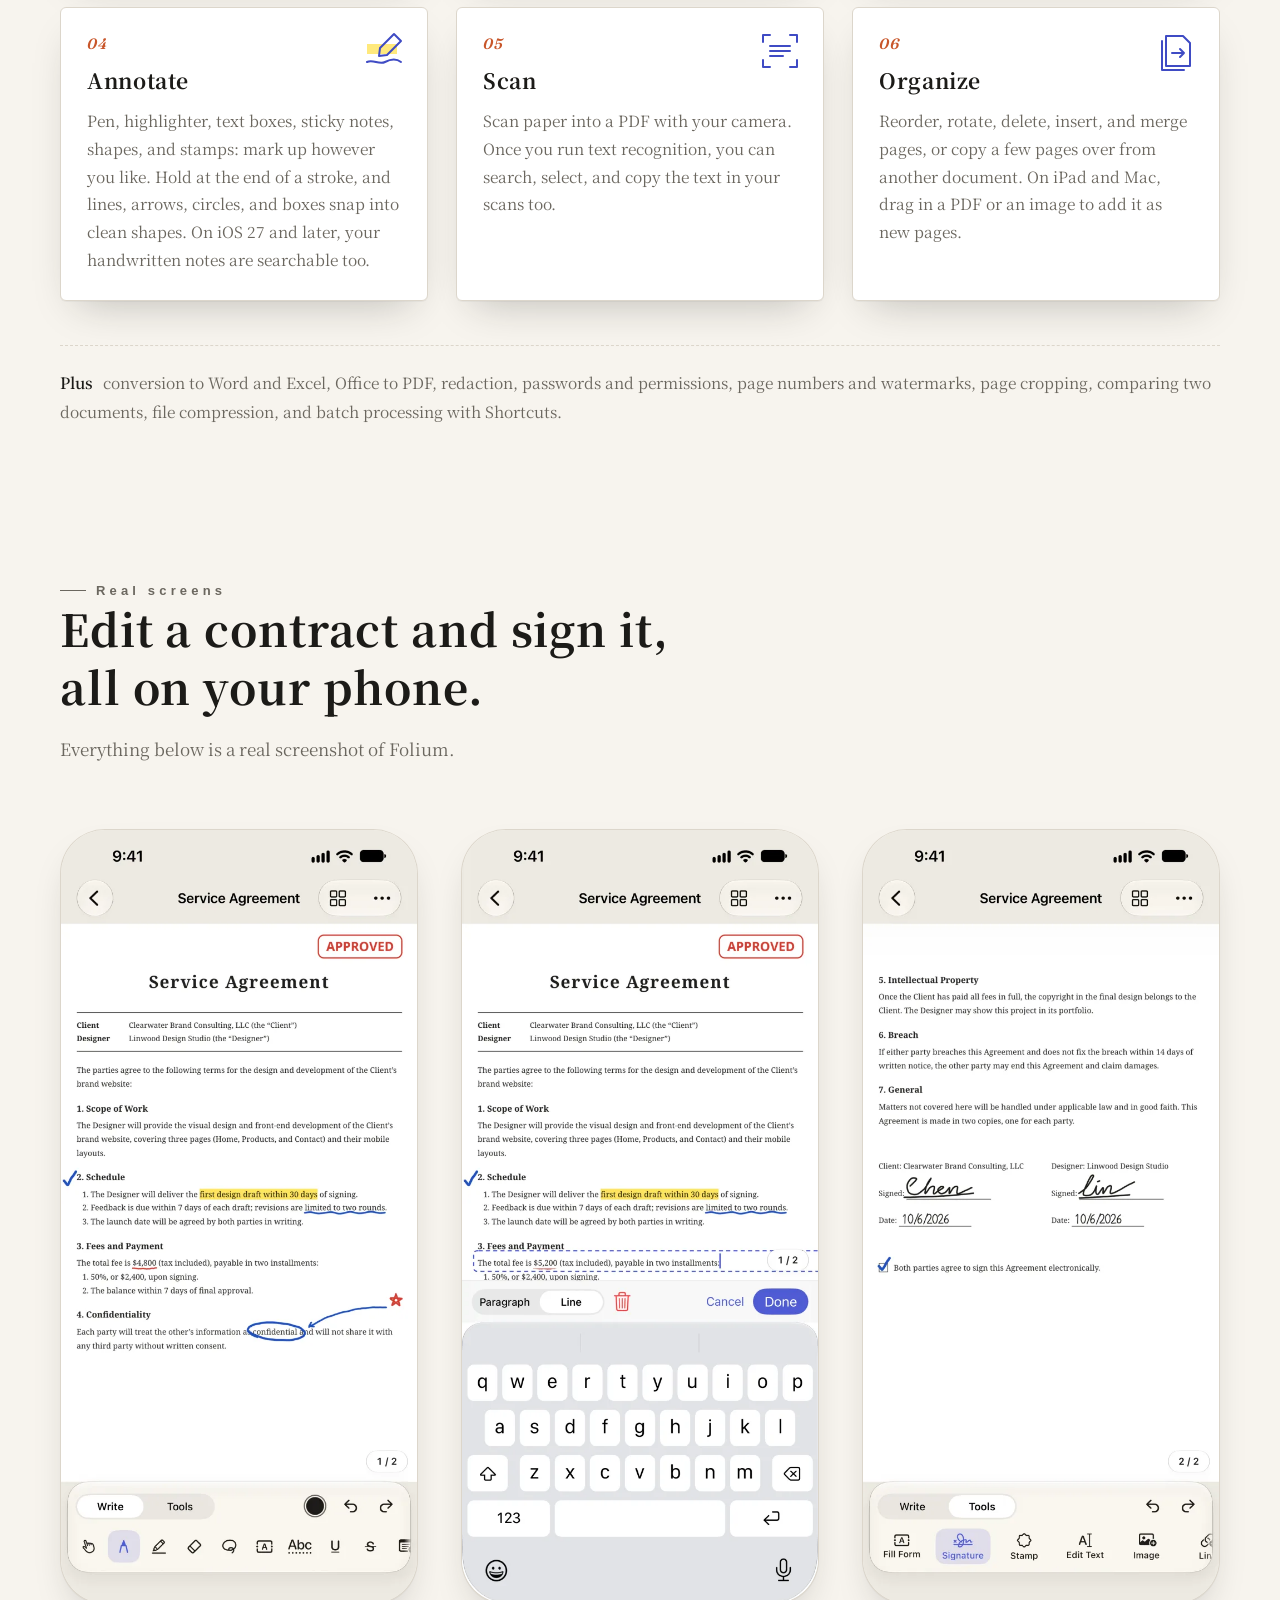
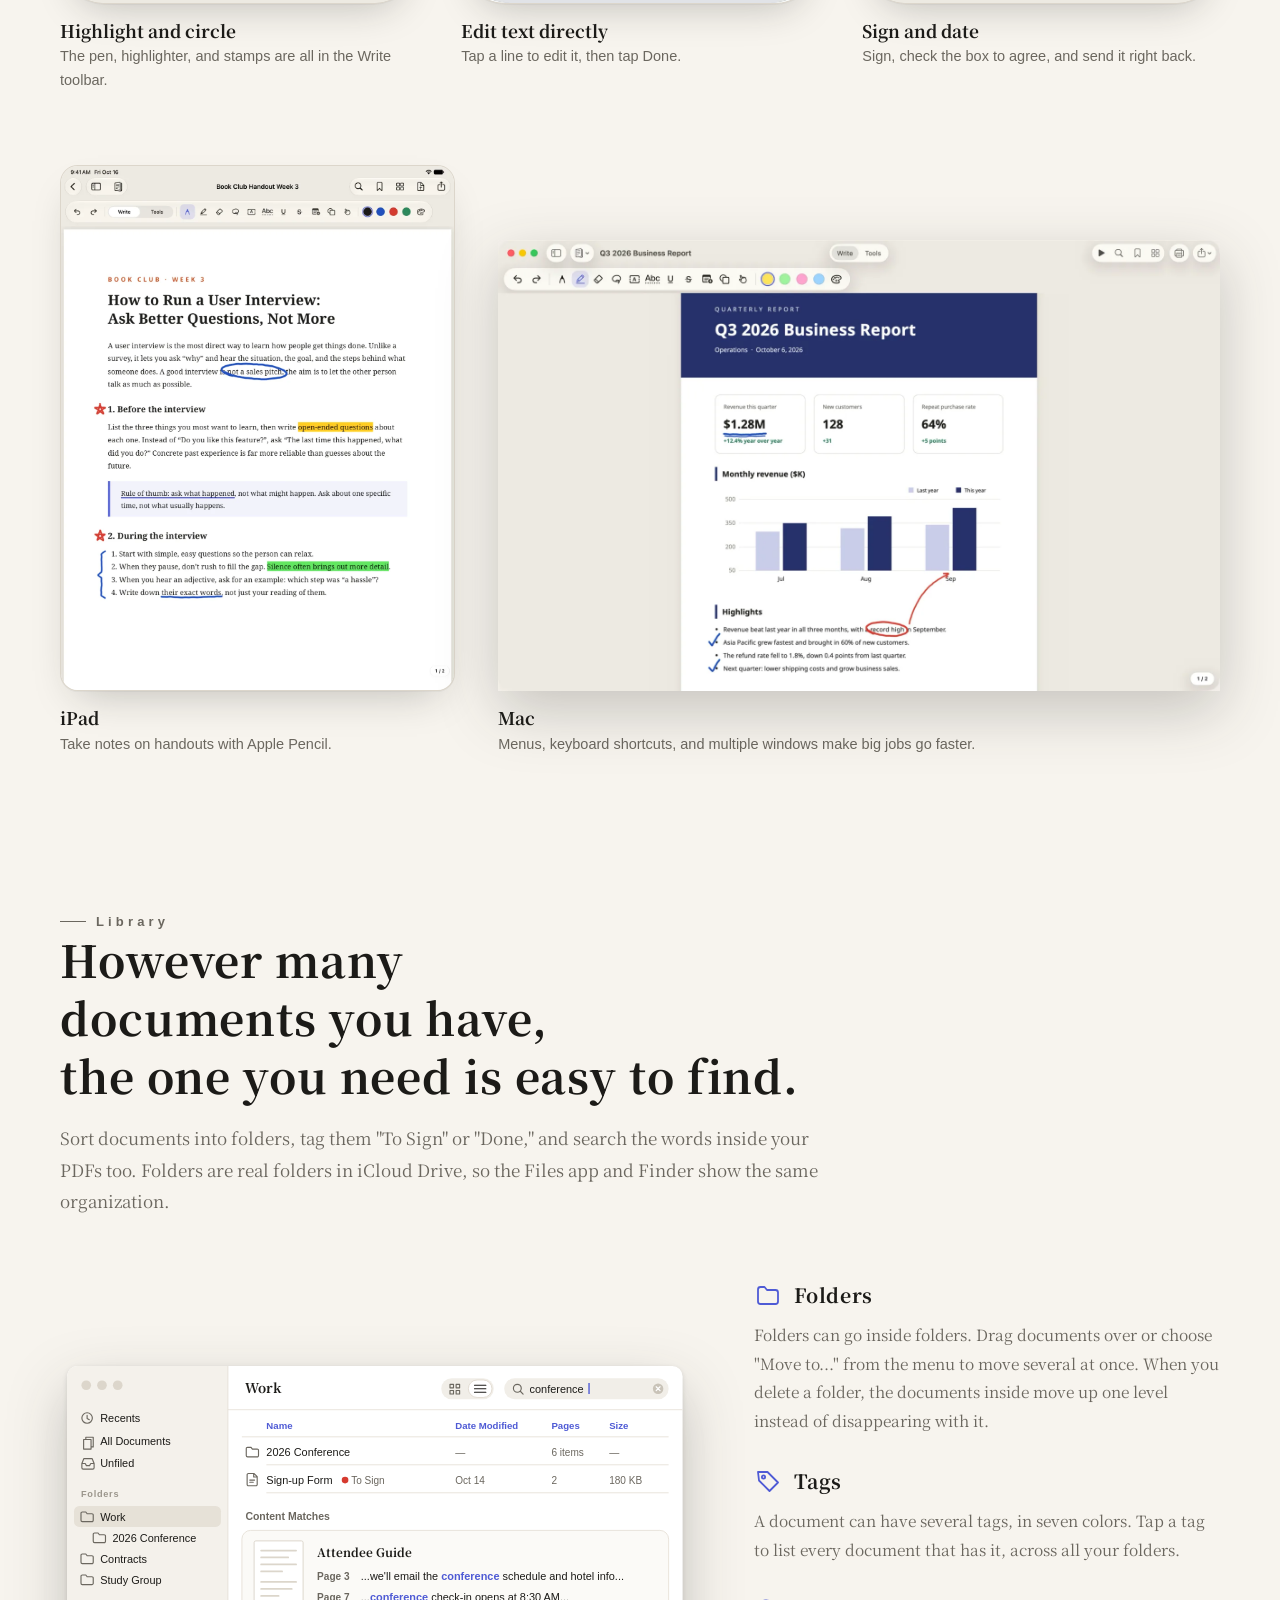
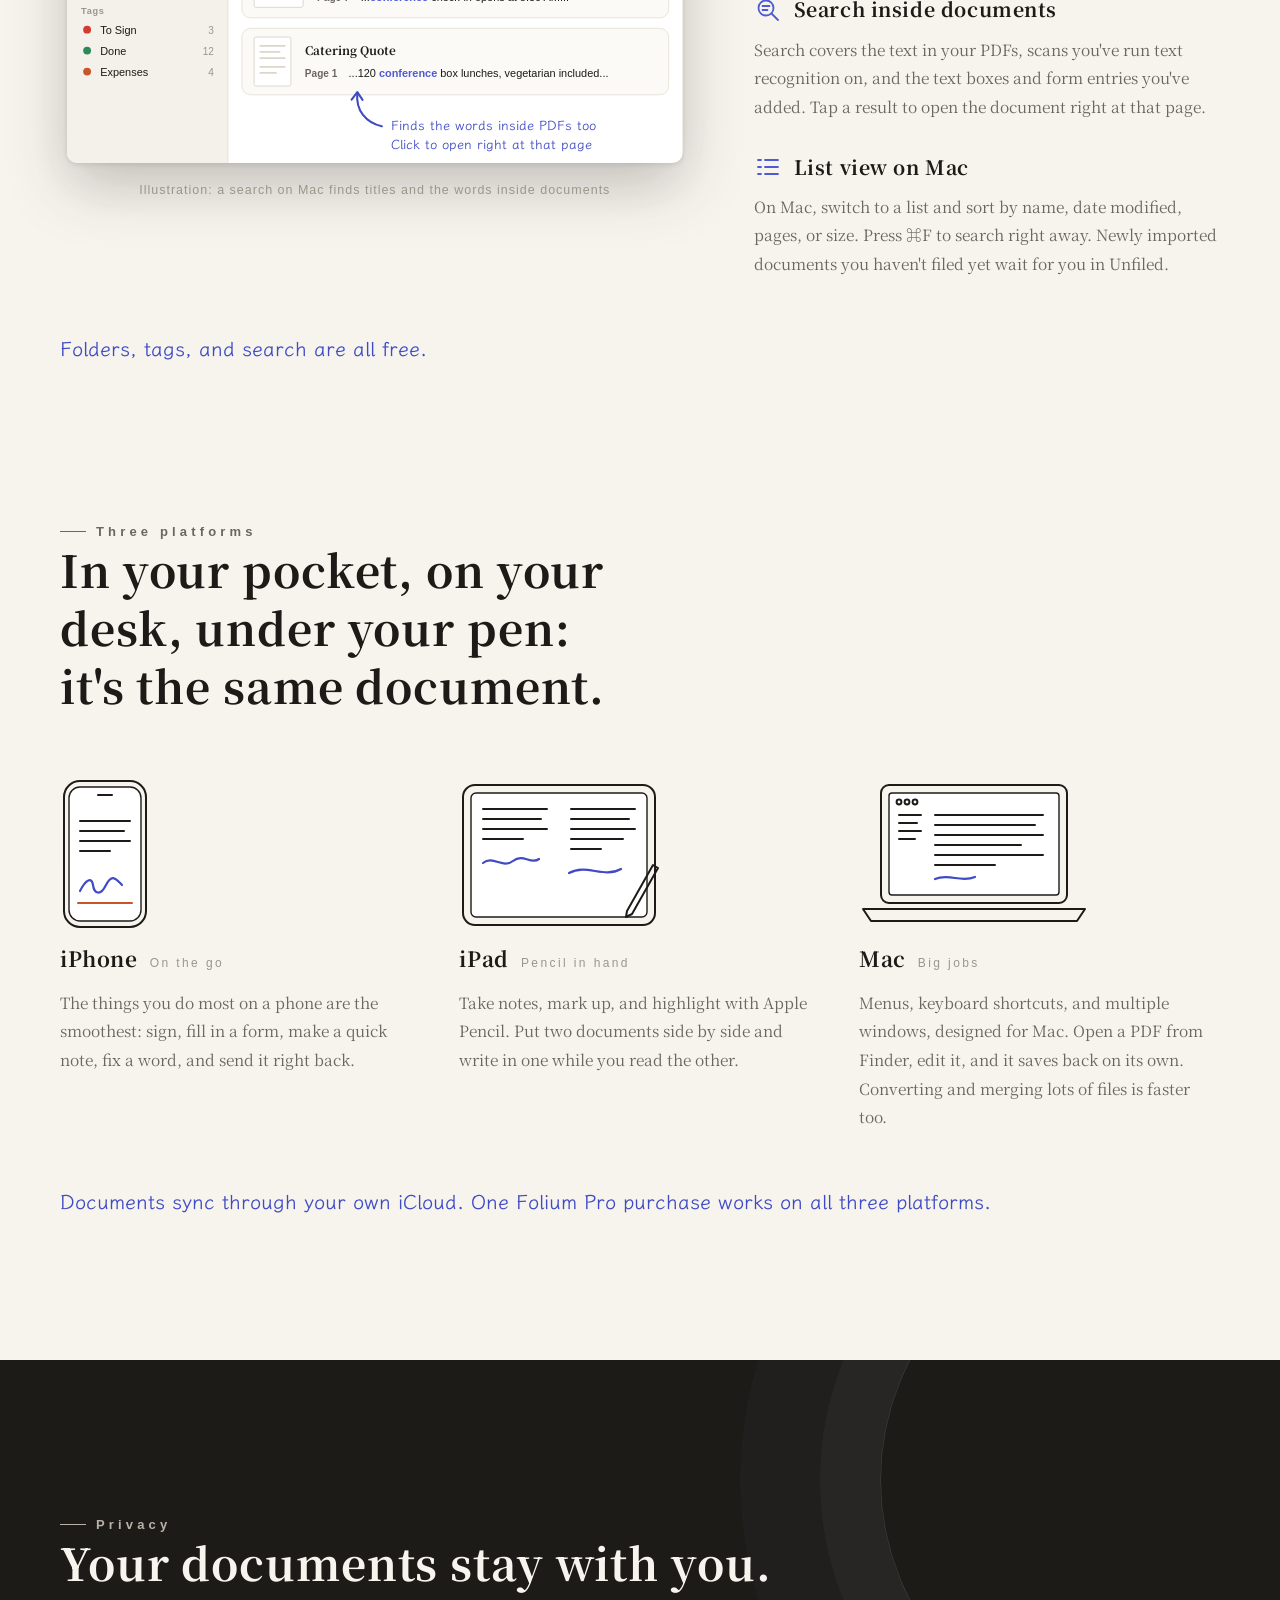
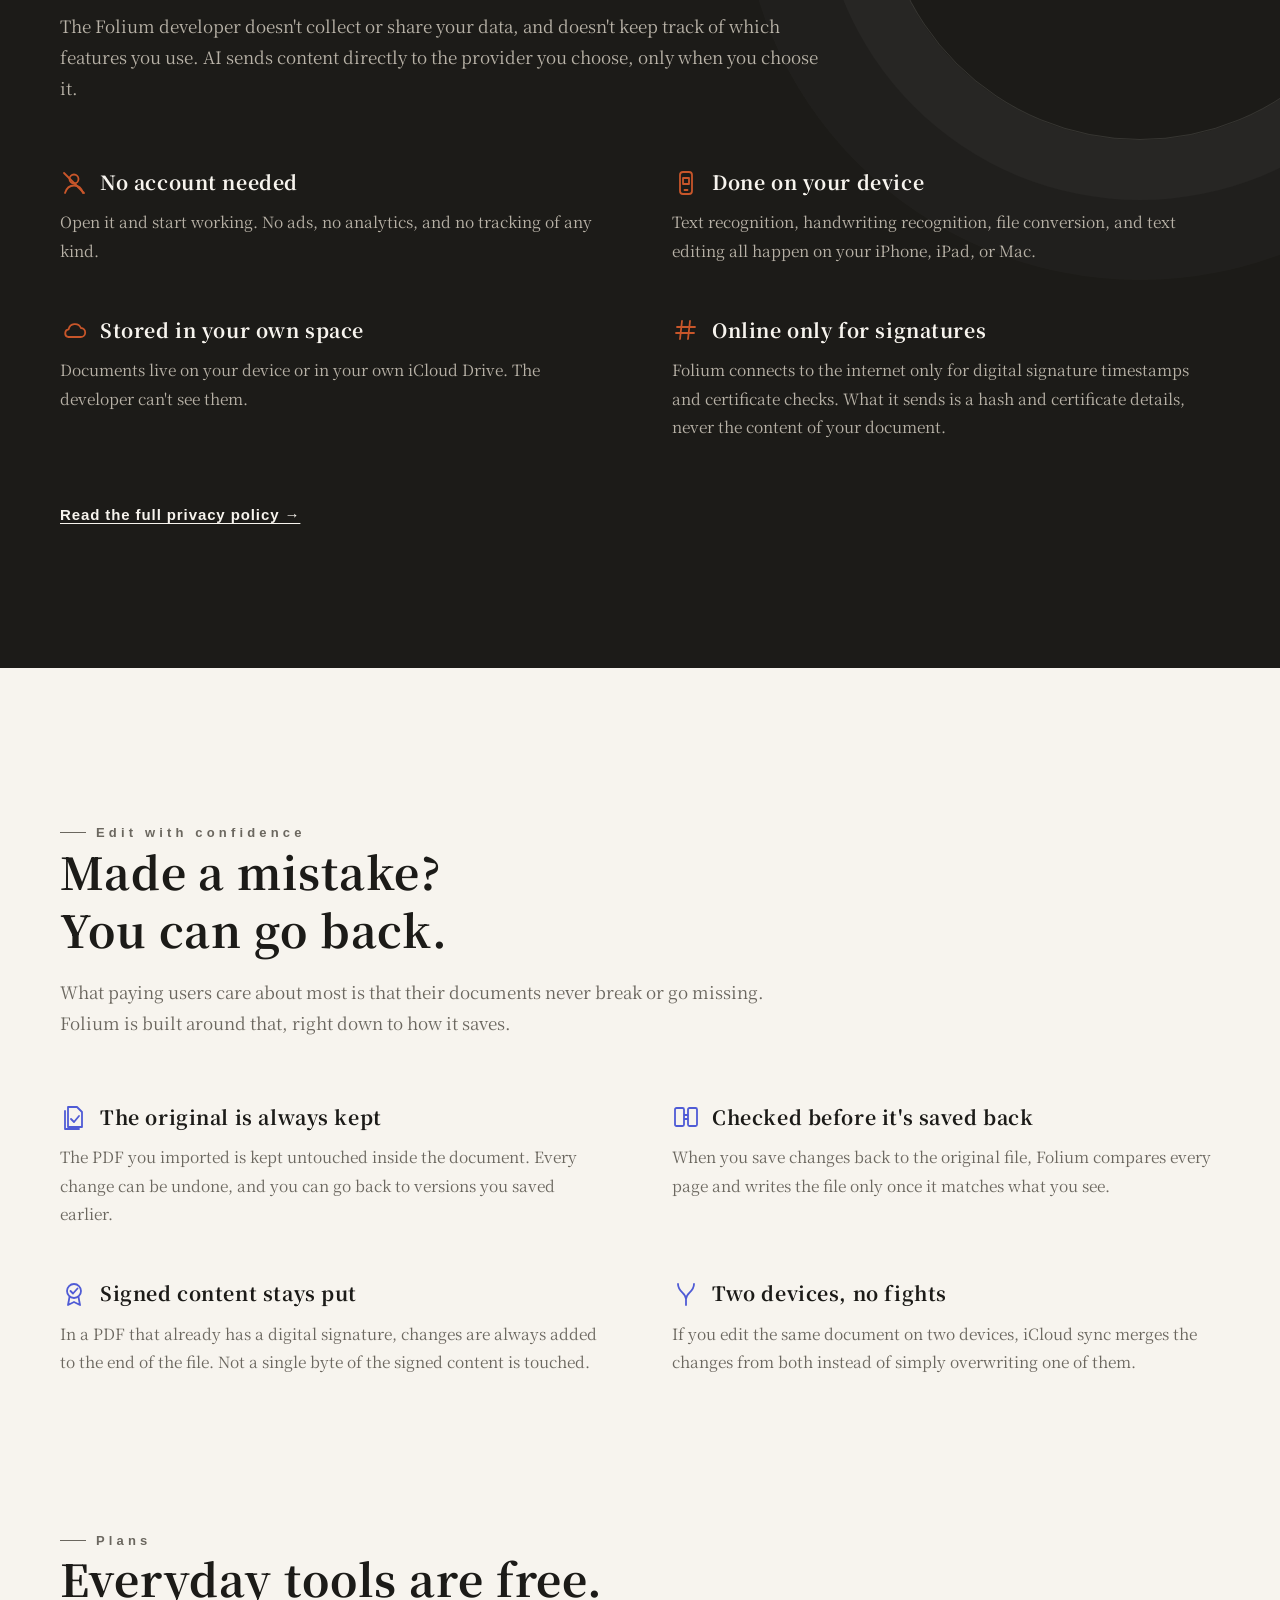
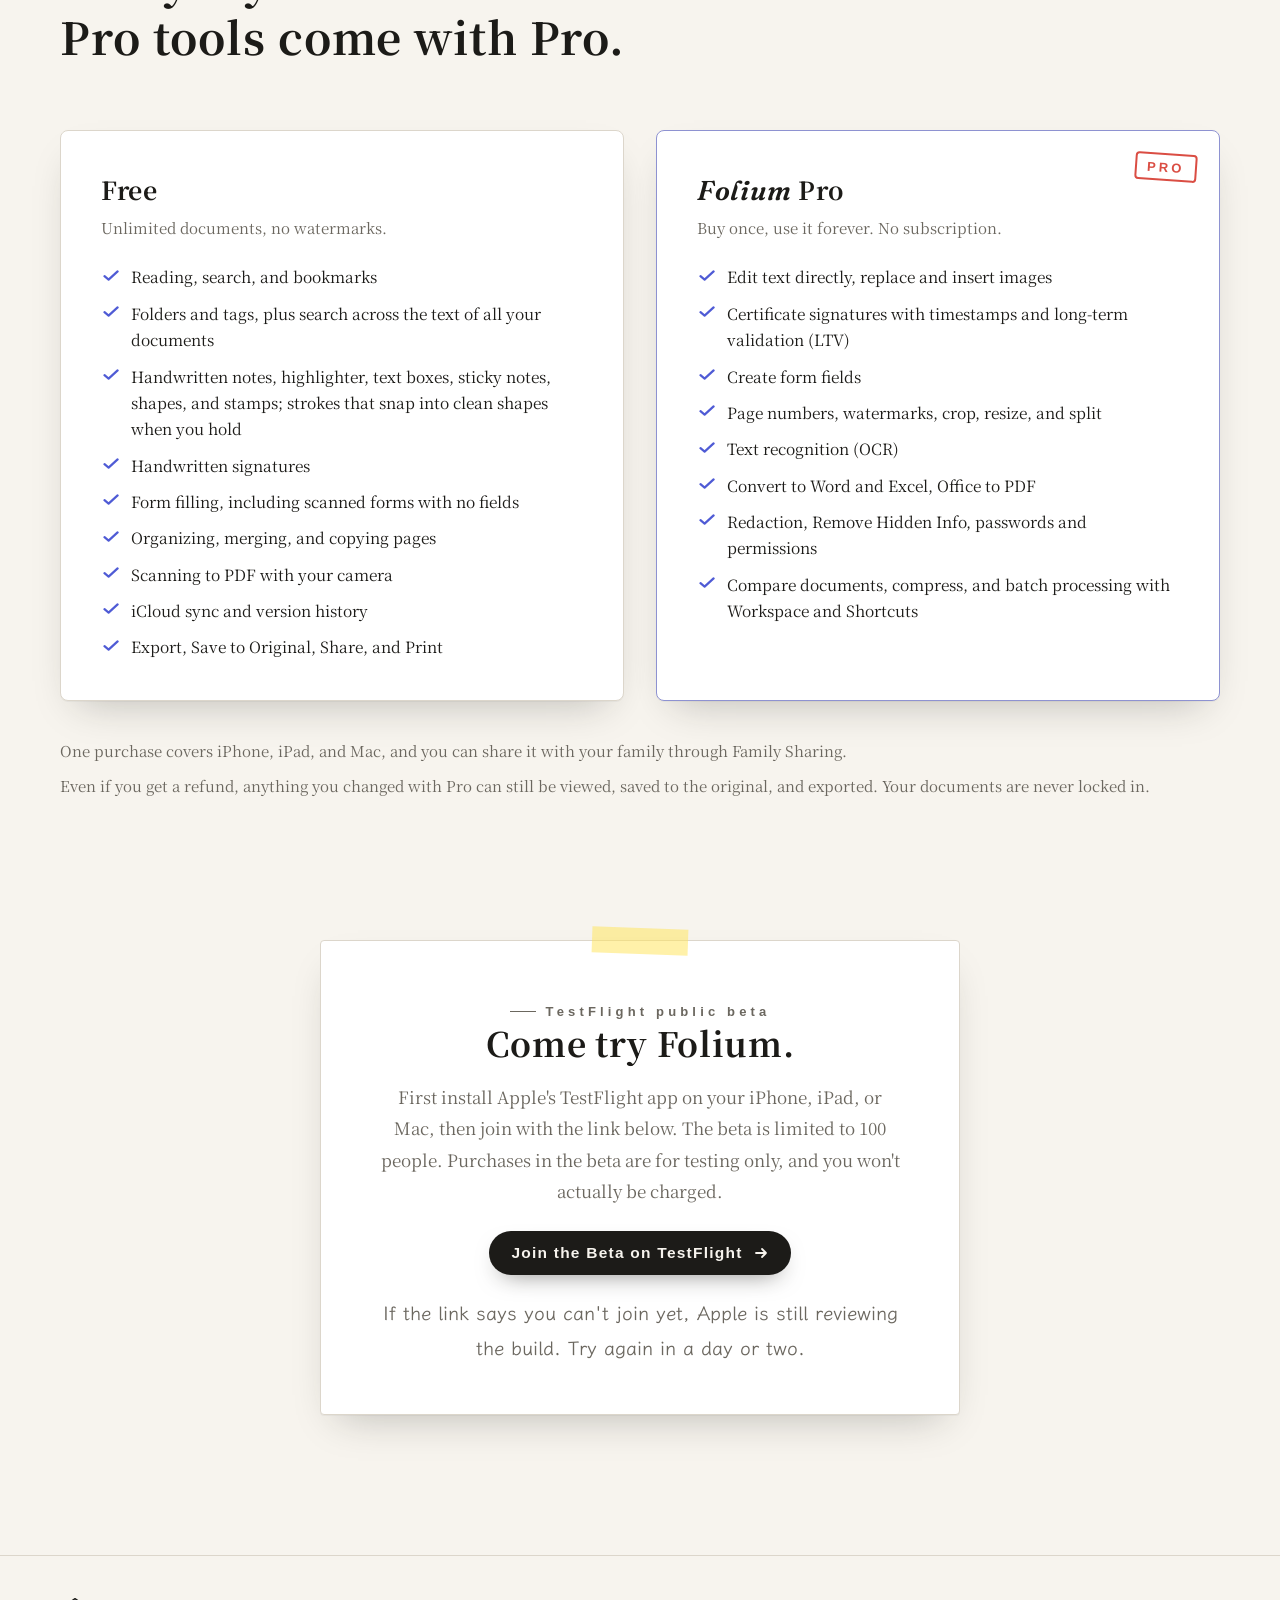
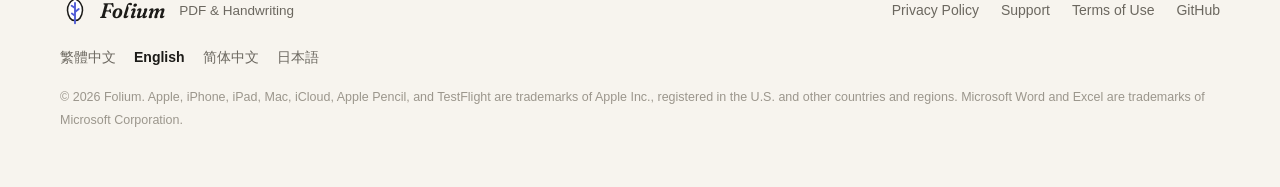
==== commit 15ef5a4e: "隱私權政策與首頁：修正 AI 相關說明 Co-Authored-By: Claude Opus 5.5 <noreply@anthropic.com>" ====
--- a/en/index.html
+++ b/en/index.html
@@ -374,7 +374,7 @@
     <div class="section-head reveal">
       <p class="eyebrow">Privacy</p>
       <h2>Your documents stay with you.</h2>
-      <p>Folium doesn't collect, upload, or share your personal data, and it doesn't keep track of which features you use.</p>
+      <p>The Folium developer doesn't collect or share your data, and doesn't keep track of which features you use. AI sends content directly to the provider you choose, only when you choose it.</p>
     </div>
     <div class="points">
       <div class="point reveal">
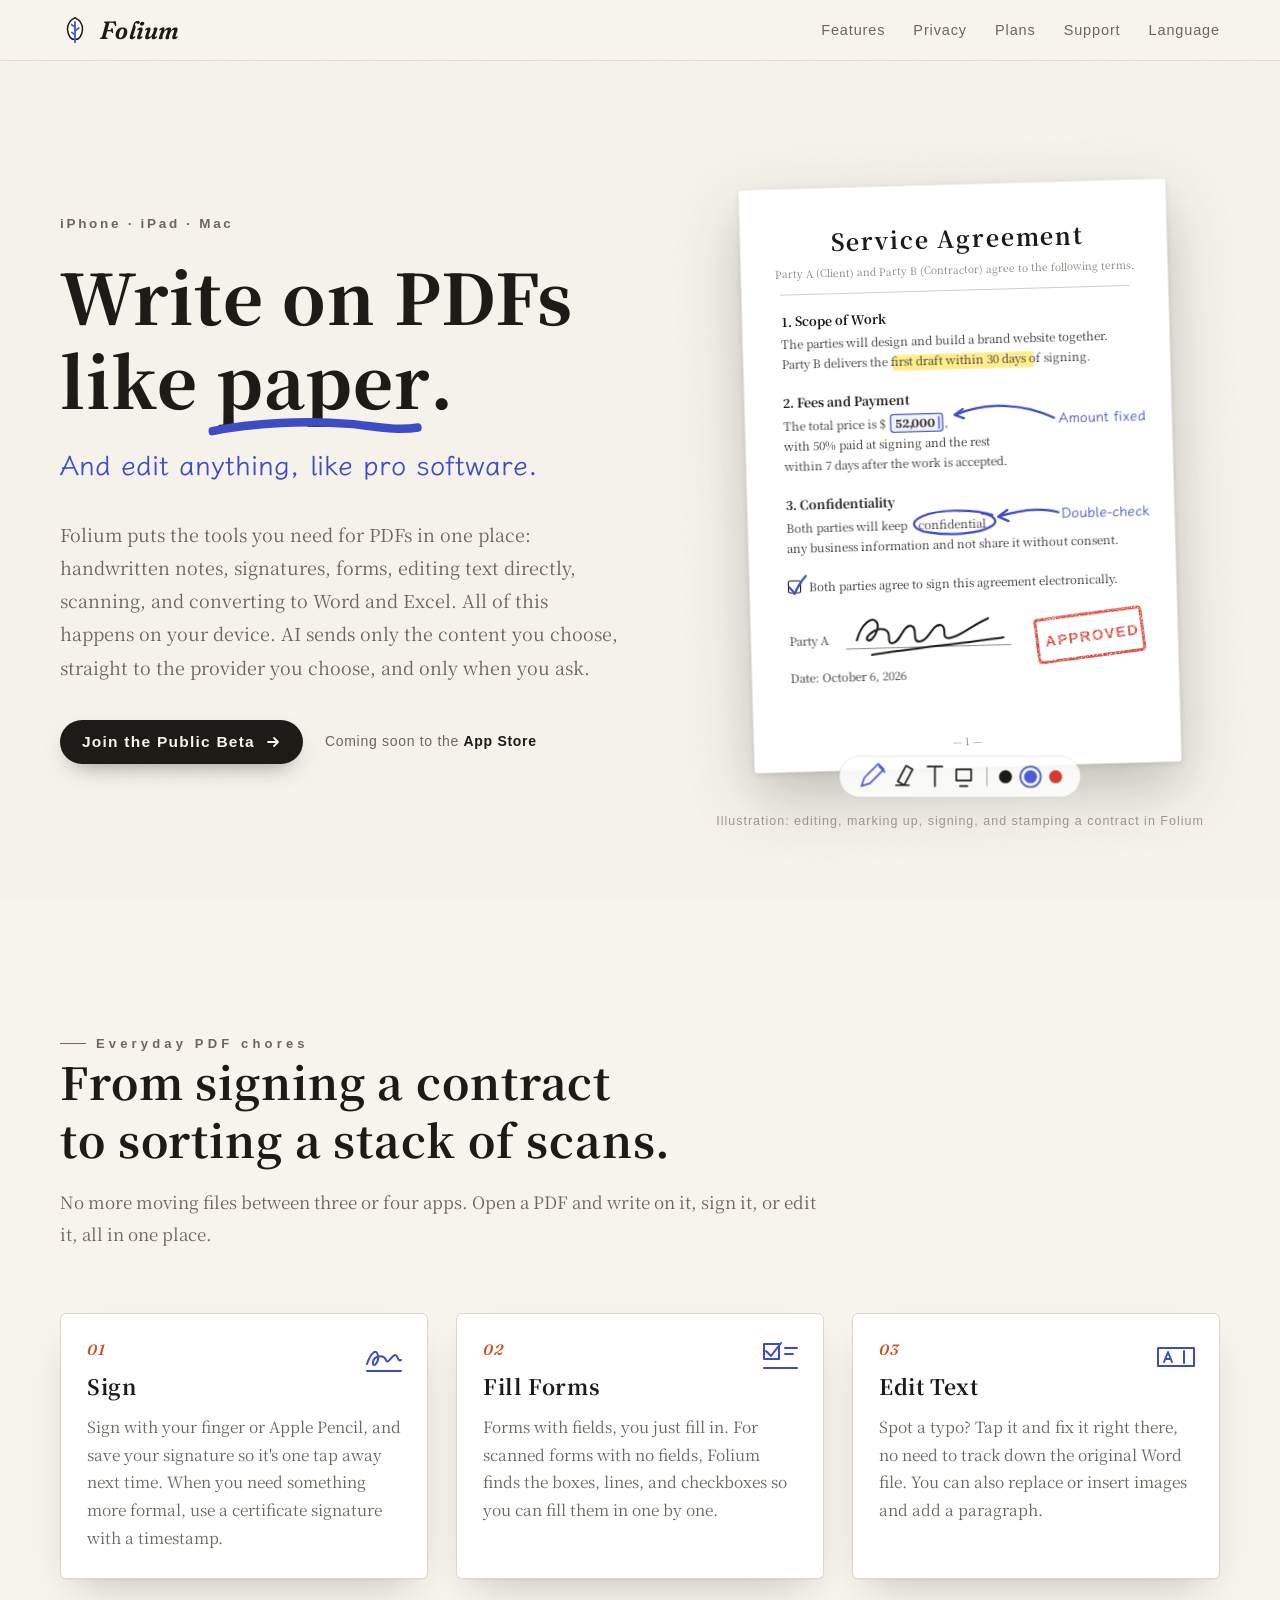
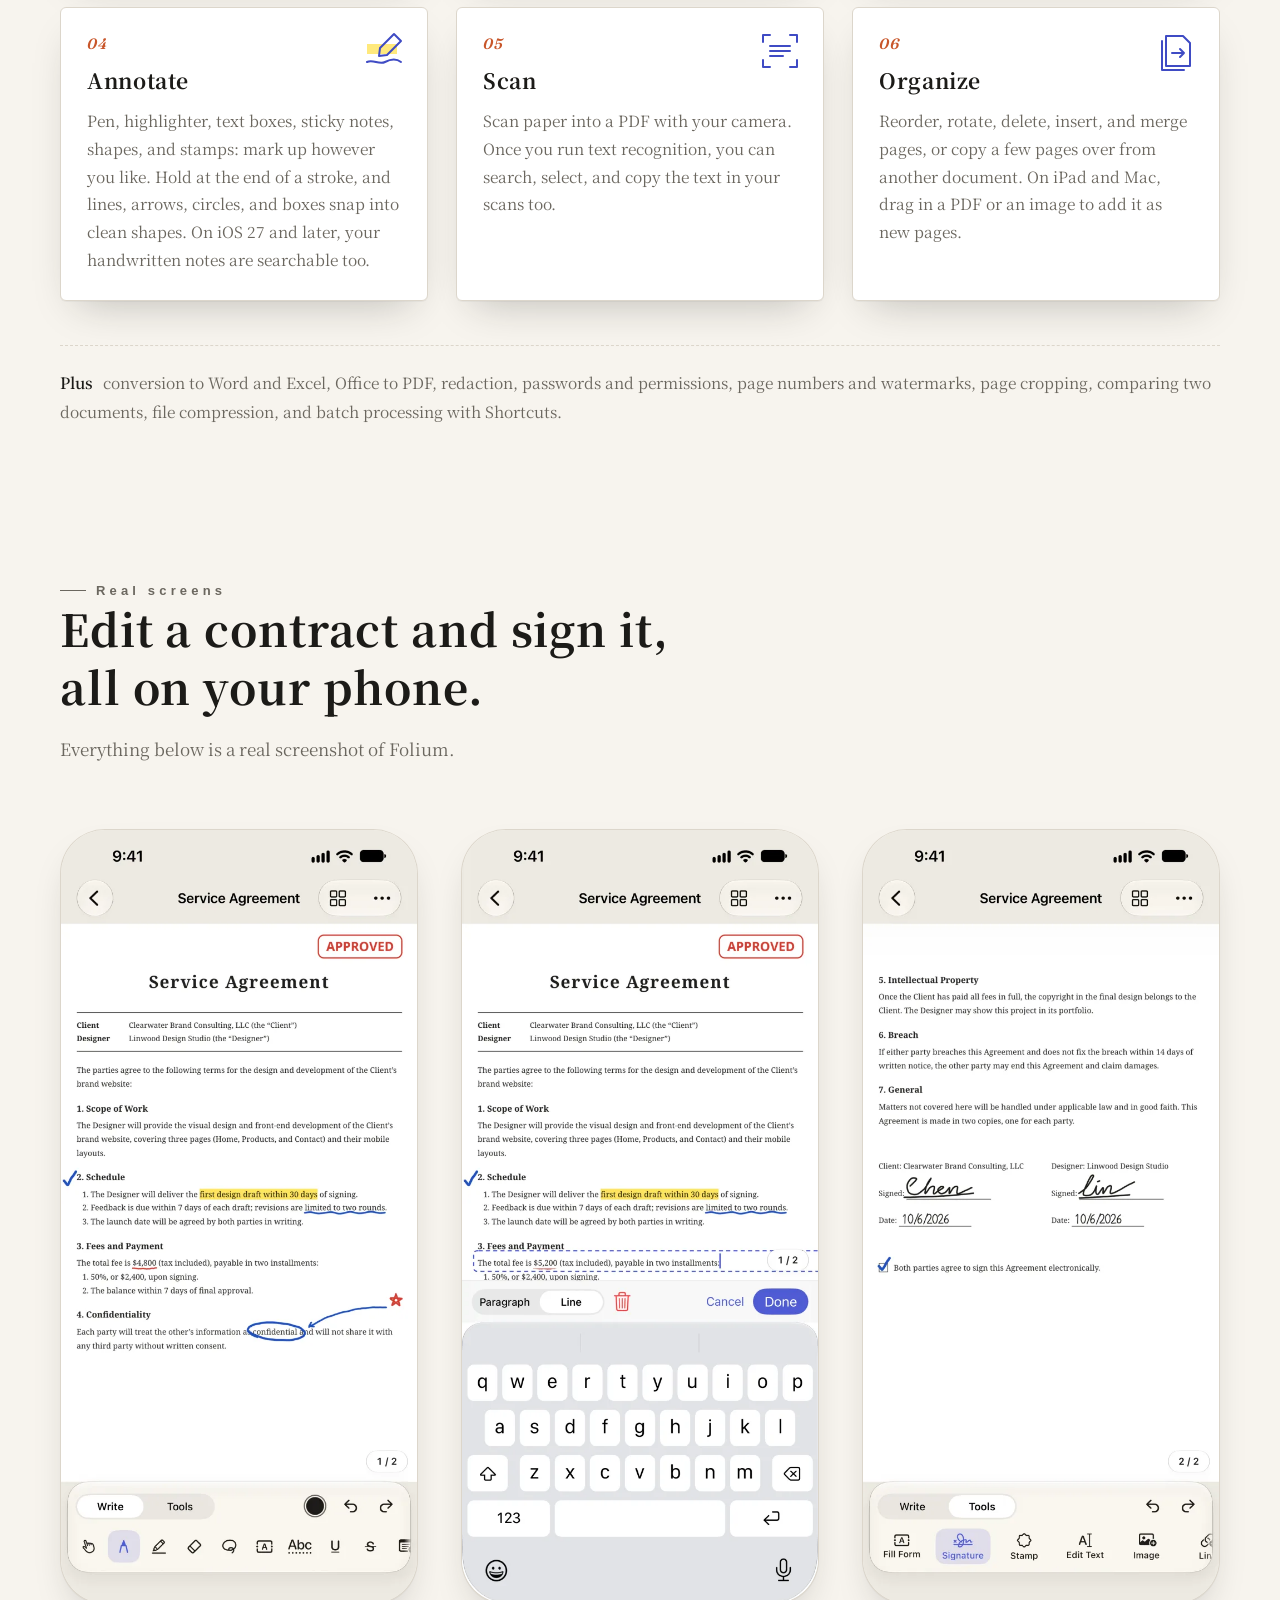
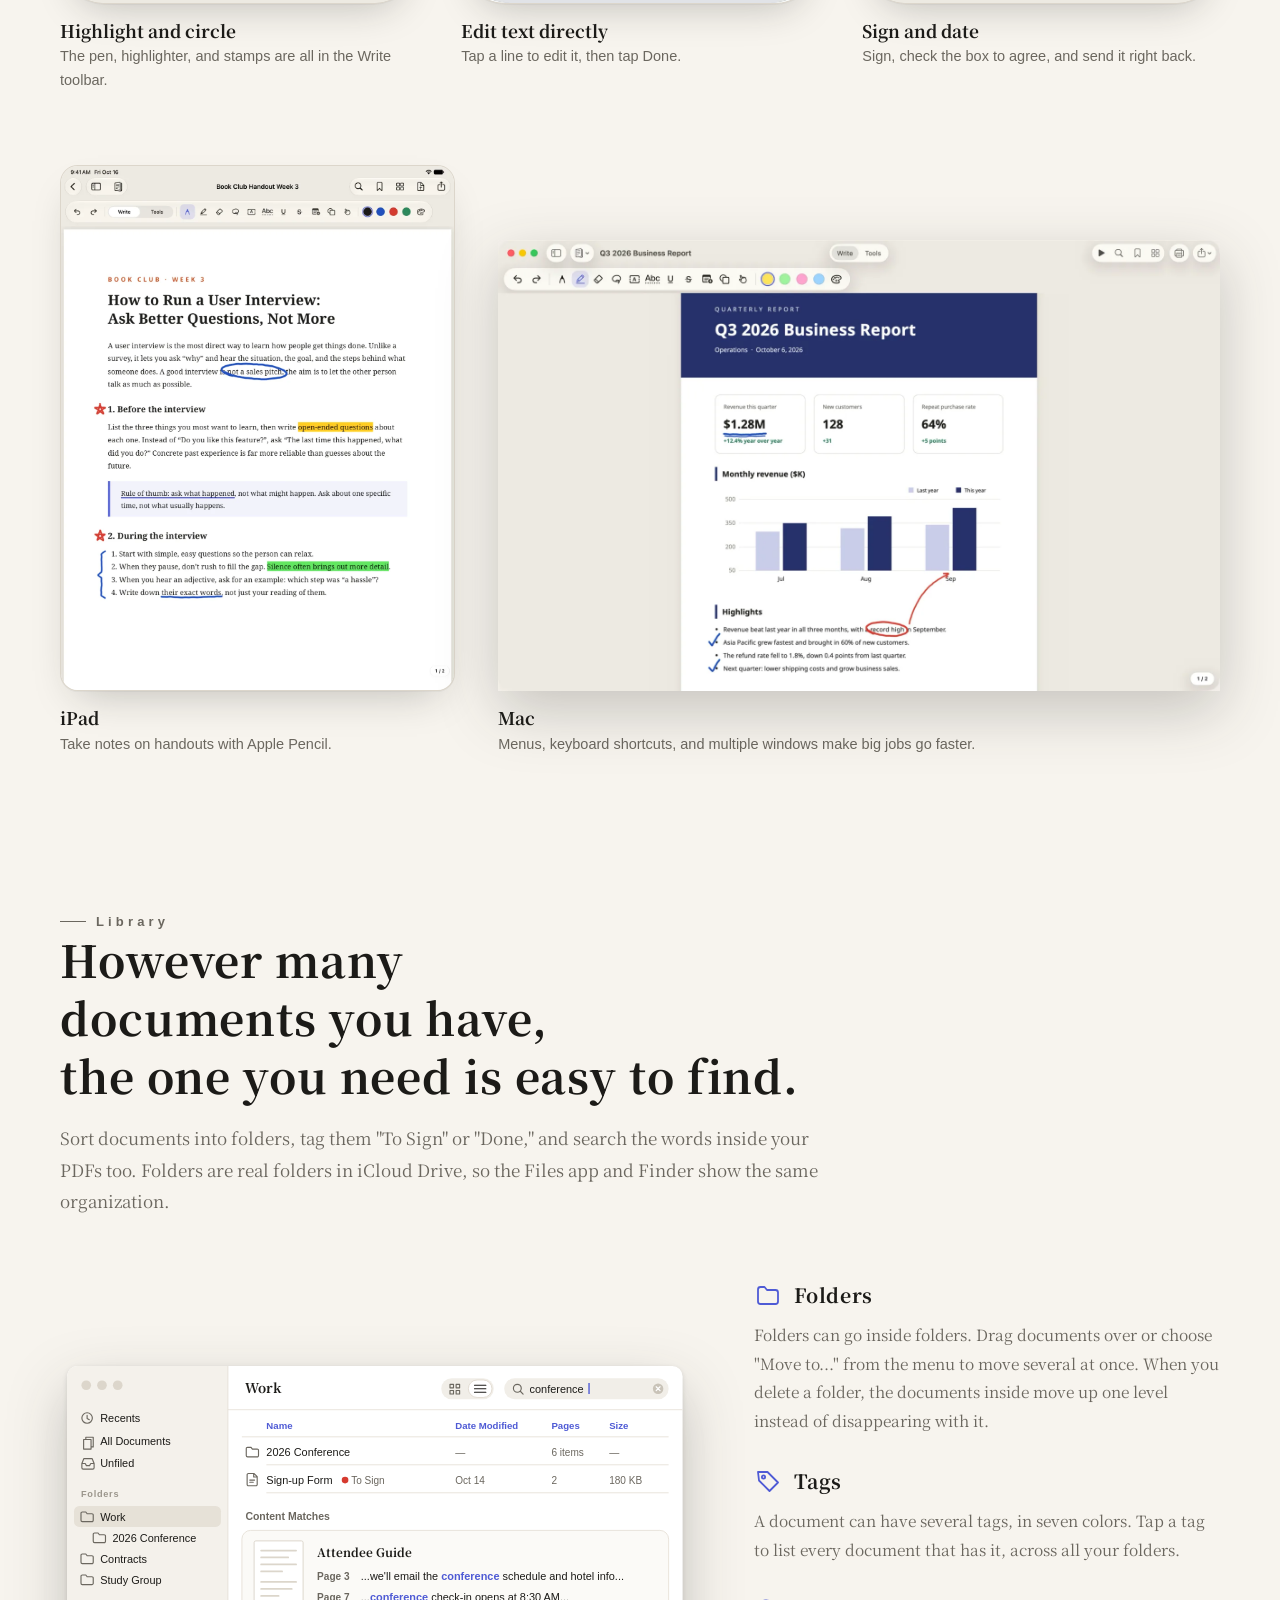
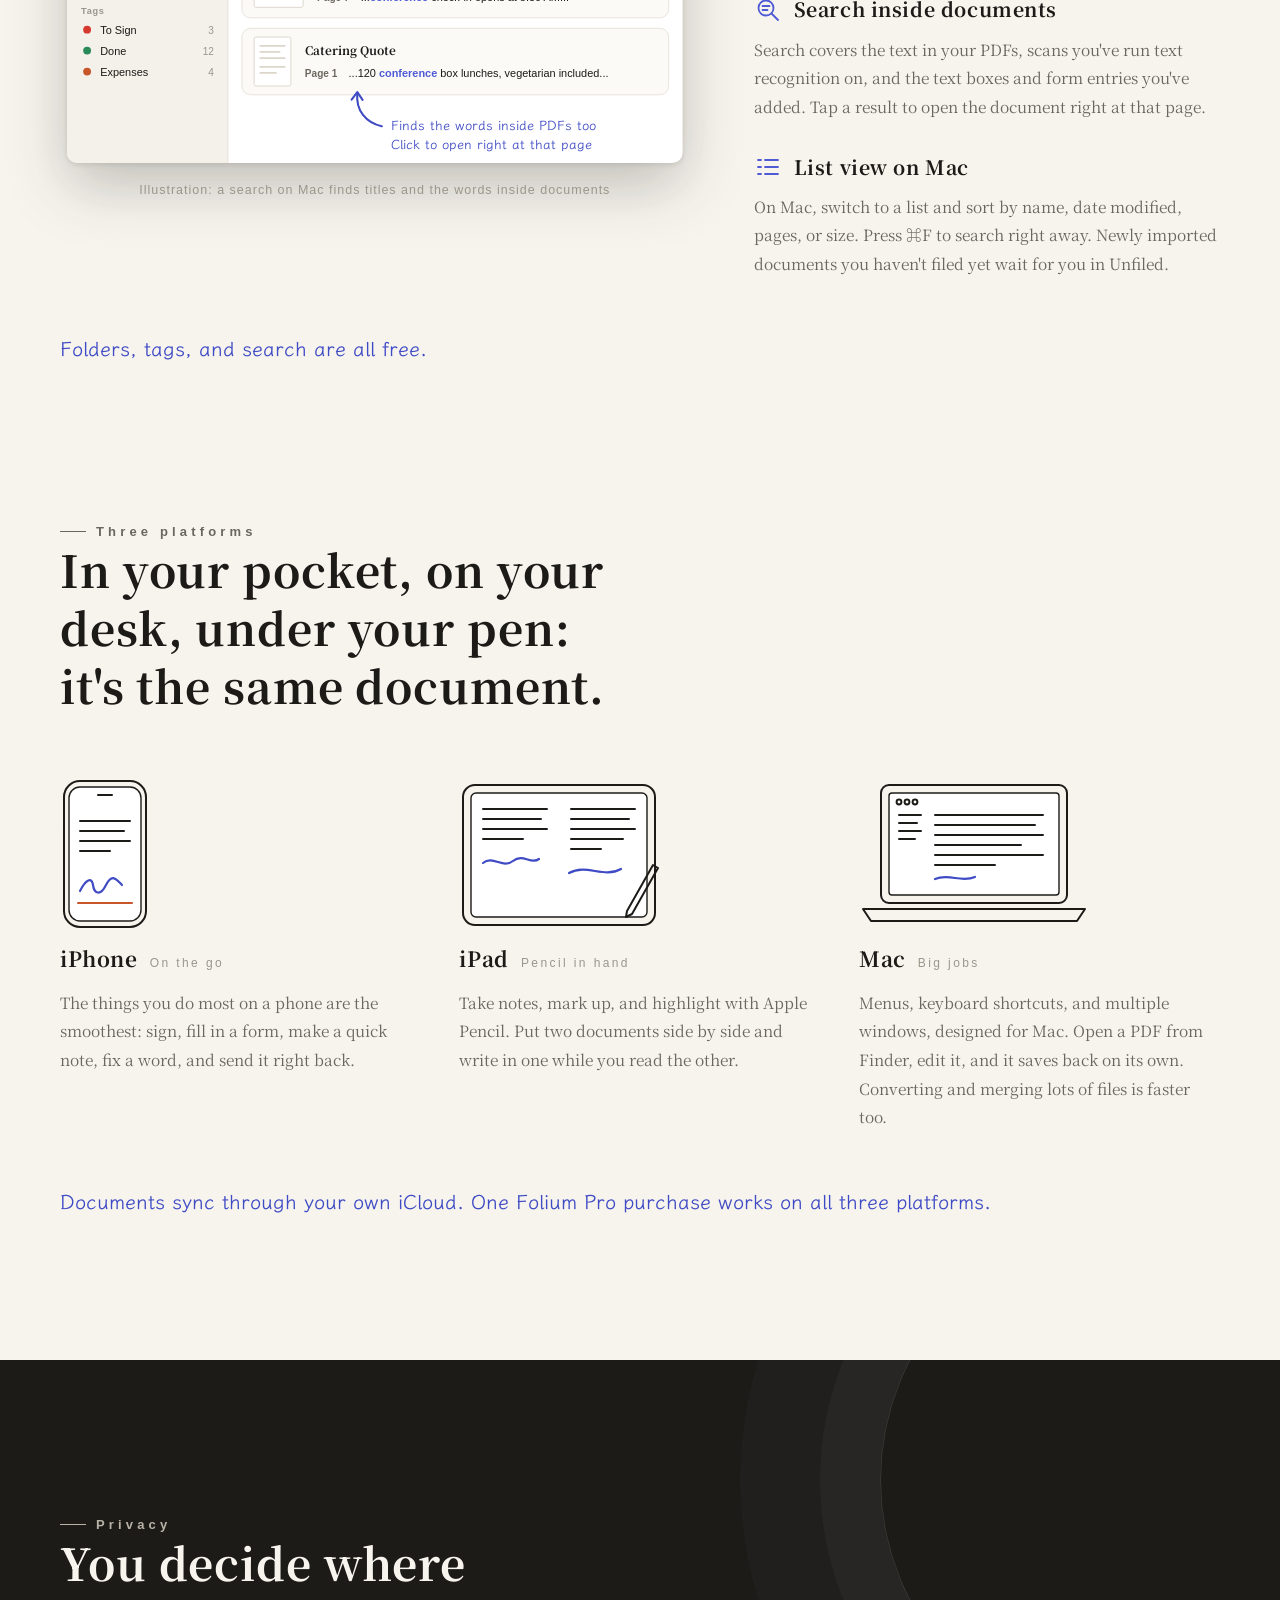
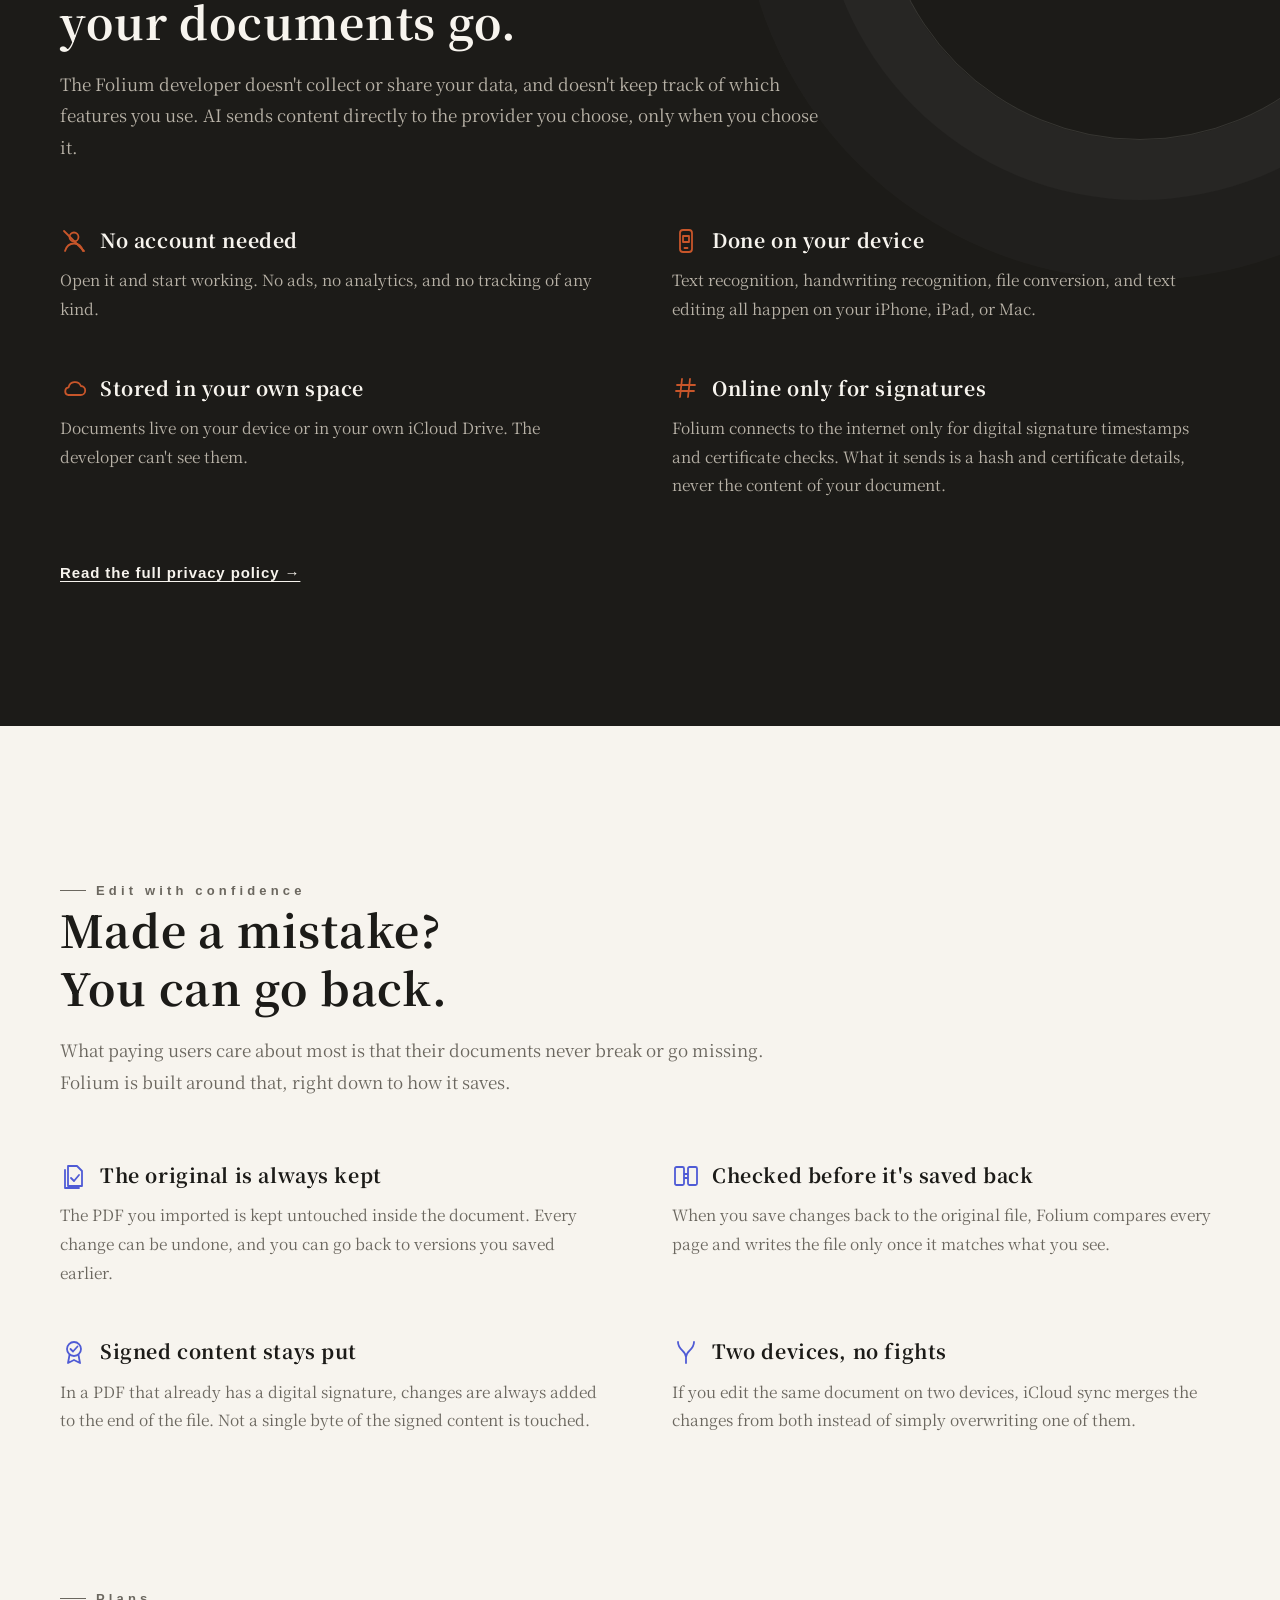
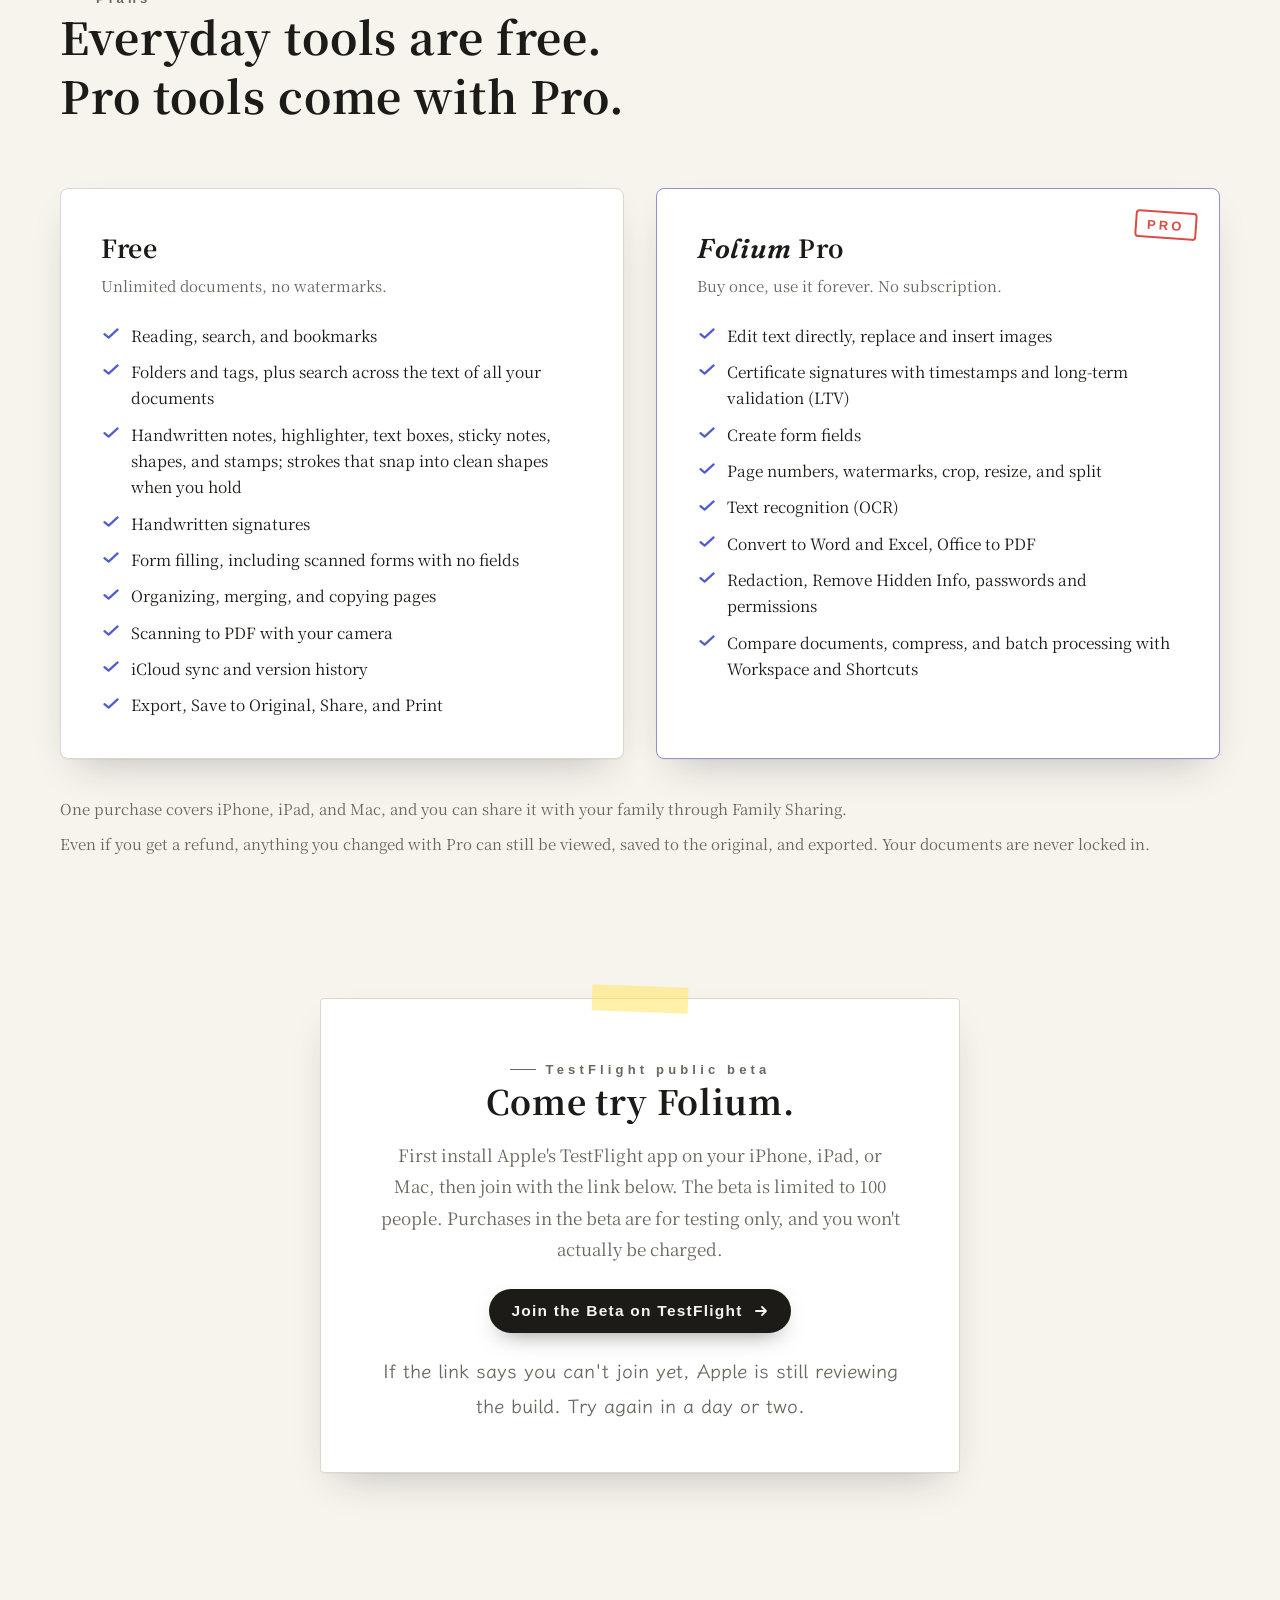
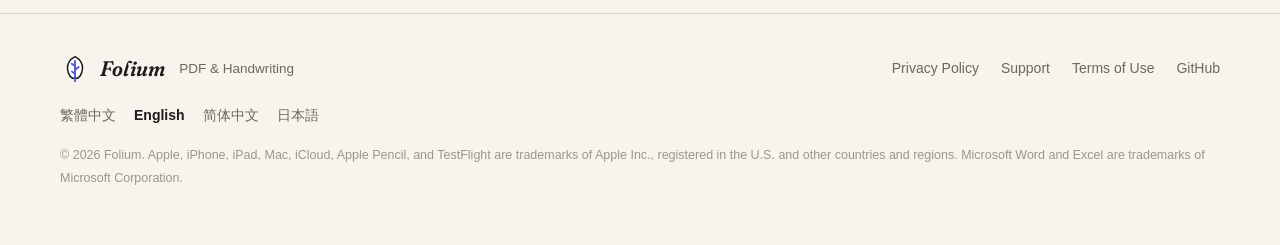
==== commit 1c349da7: "首頁與隱私權政策：AI 送出內容說明 - 四語首頁開頭段與隱私段標題改成用了 AI 仍然成立的說法 - 隱私權政策四語：服務商會收到的內容照實寫（含同一段對話、使用者加的字、放得下就整份送）；   同" ====
--- a/en/index.html
+++ b/en/index.html
@@ -57,7 +57,7 @@
       <p class="kicker rise" style="--at:.05s">iPhone · iPad · Mac</p>
       <h1 class="rise" style="--at:.12s">Write on PDFs<br>like <span class="stroke">paper<svg viewBox="0 0 200 24" preserveAspectRatio="none" aria-hidden="true"><path class="draw" pathLength="1" style="--at:.9s;--d:.6s" d="M4 15C42 8 92 6 132 9c24 2 44 6 64 3"/></svg></span>.</h1>
       <p class="margin-line rise" style="--at:1.3s">And edit anything, like pro software.</p>
-      <p class="lede rise" style="--at:.3s">Folium puts the tools you need for PDFs in one place: handwritten notes, signatures, forms, editing text directly, scanning, and converting to Word and Excel. It all happens on your device, so your documents never leave your hands.</p>
+      <p class="lede rise" style="--at:.3s">Folium puts the tools you need for PDFs in one place: handwritten notes, signatures, forms, editing text directly, scanning, and converting to Word and Excel. All of this happens on your device. AI sends only the content you choose, straight to the provider you choose, and only when you ask.</p>
       <div class="cta rise" style="--at:.45s">
         <a class="button" href="#beta">Join the Public Beta<svg viewBox="0 0 16 16" aria-hidden="true"><path d="M3 8h10M9 4l4 4-4 4" fill="none" stroke="currentColor" stroke-width="1.8" stroke-linecap="round" stroke-linejoin="round"/></svg></a>
         <span class="soon">Coming soon to the <b>App Store</b></span>
@@ -373,7 +373,7 @@
   <div class="wrap">
     <div class="section-head reveal">
       <p class="eyebrow">Privacy</p>
-      <h2>Your documents stay with you.</h2>
+      <h2>You decide where your documents go.</h2>
       <p>The Folium developer doesn't collect or share your data, and doesn't keep track of which features you use. AI sends content directly to the provider you choose, only when you choose it.</p>
     </div>
     <div class="points">
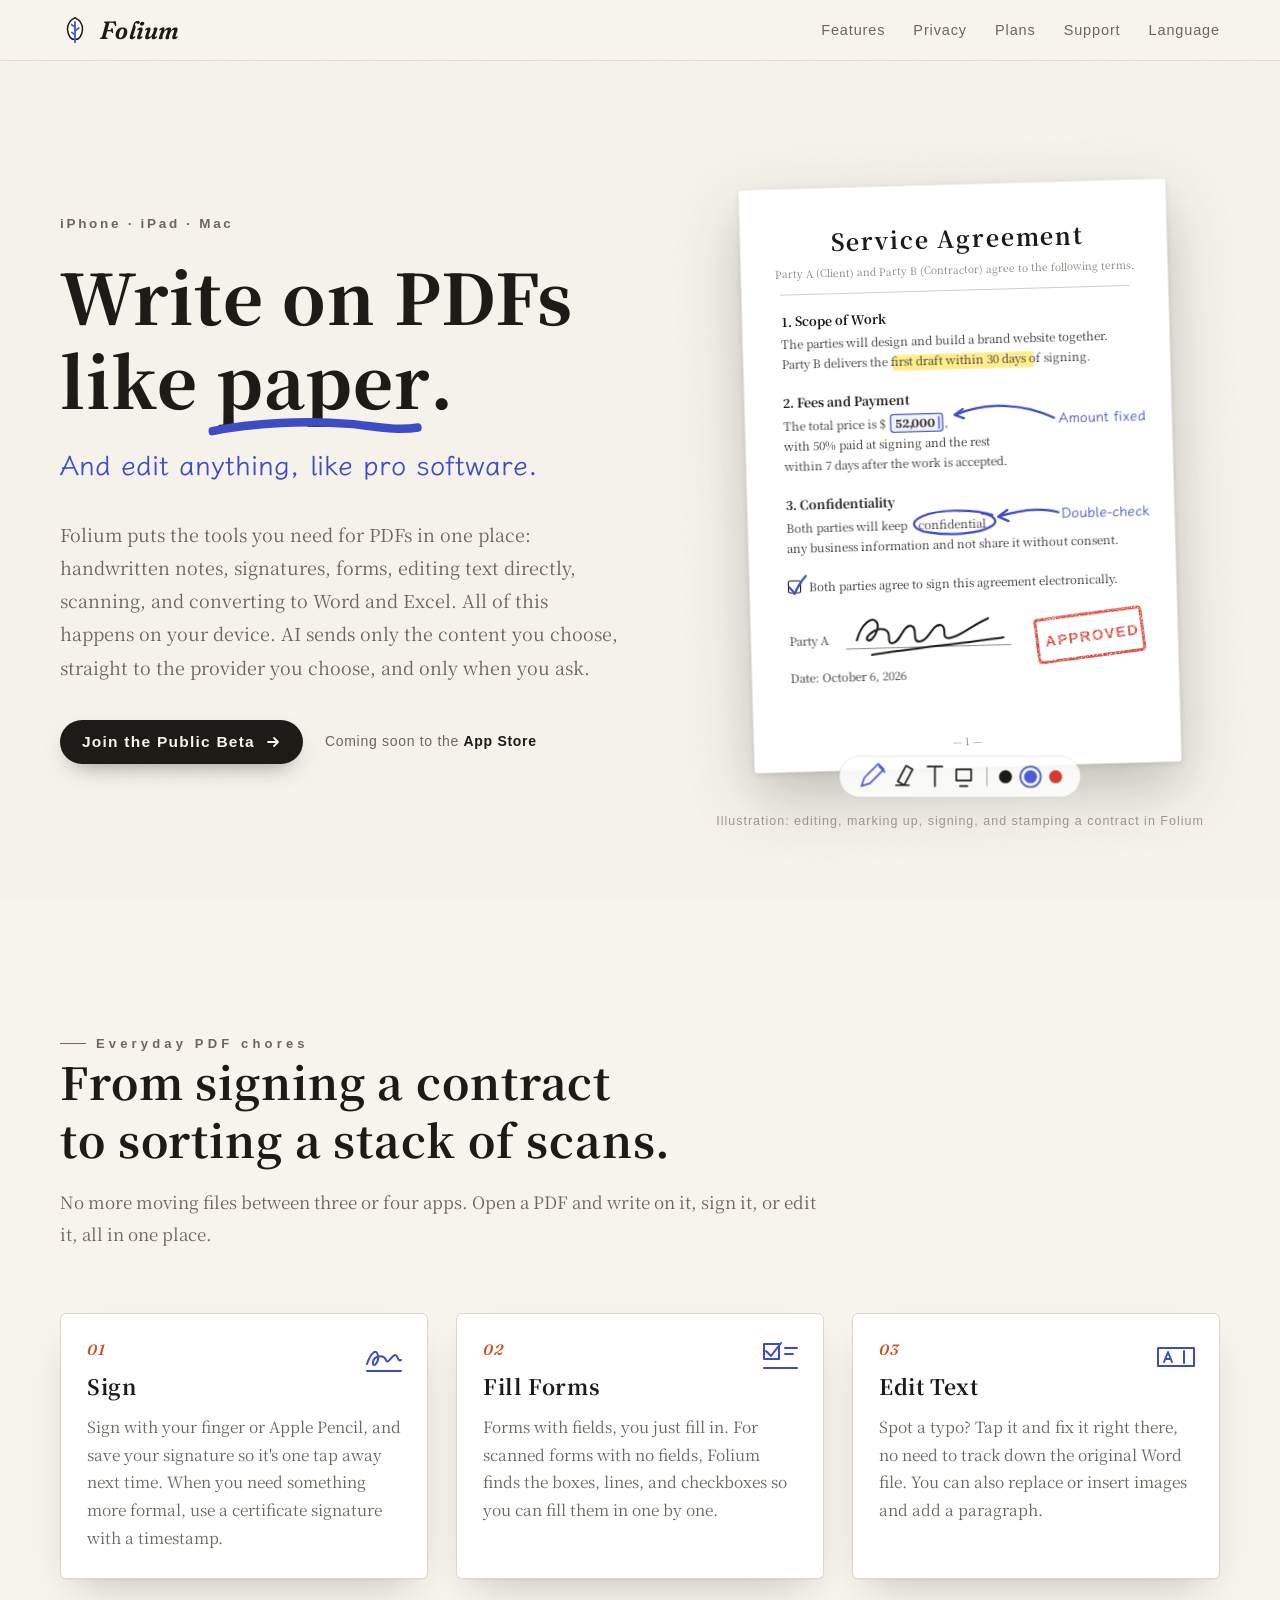
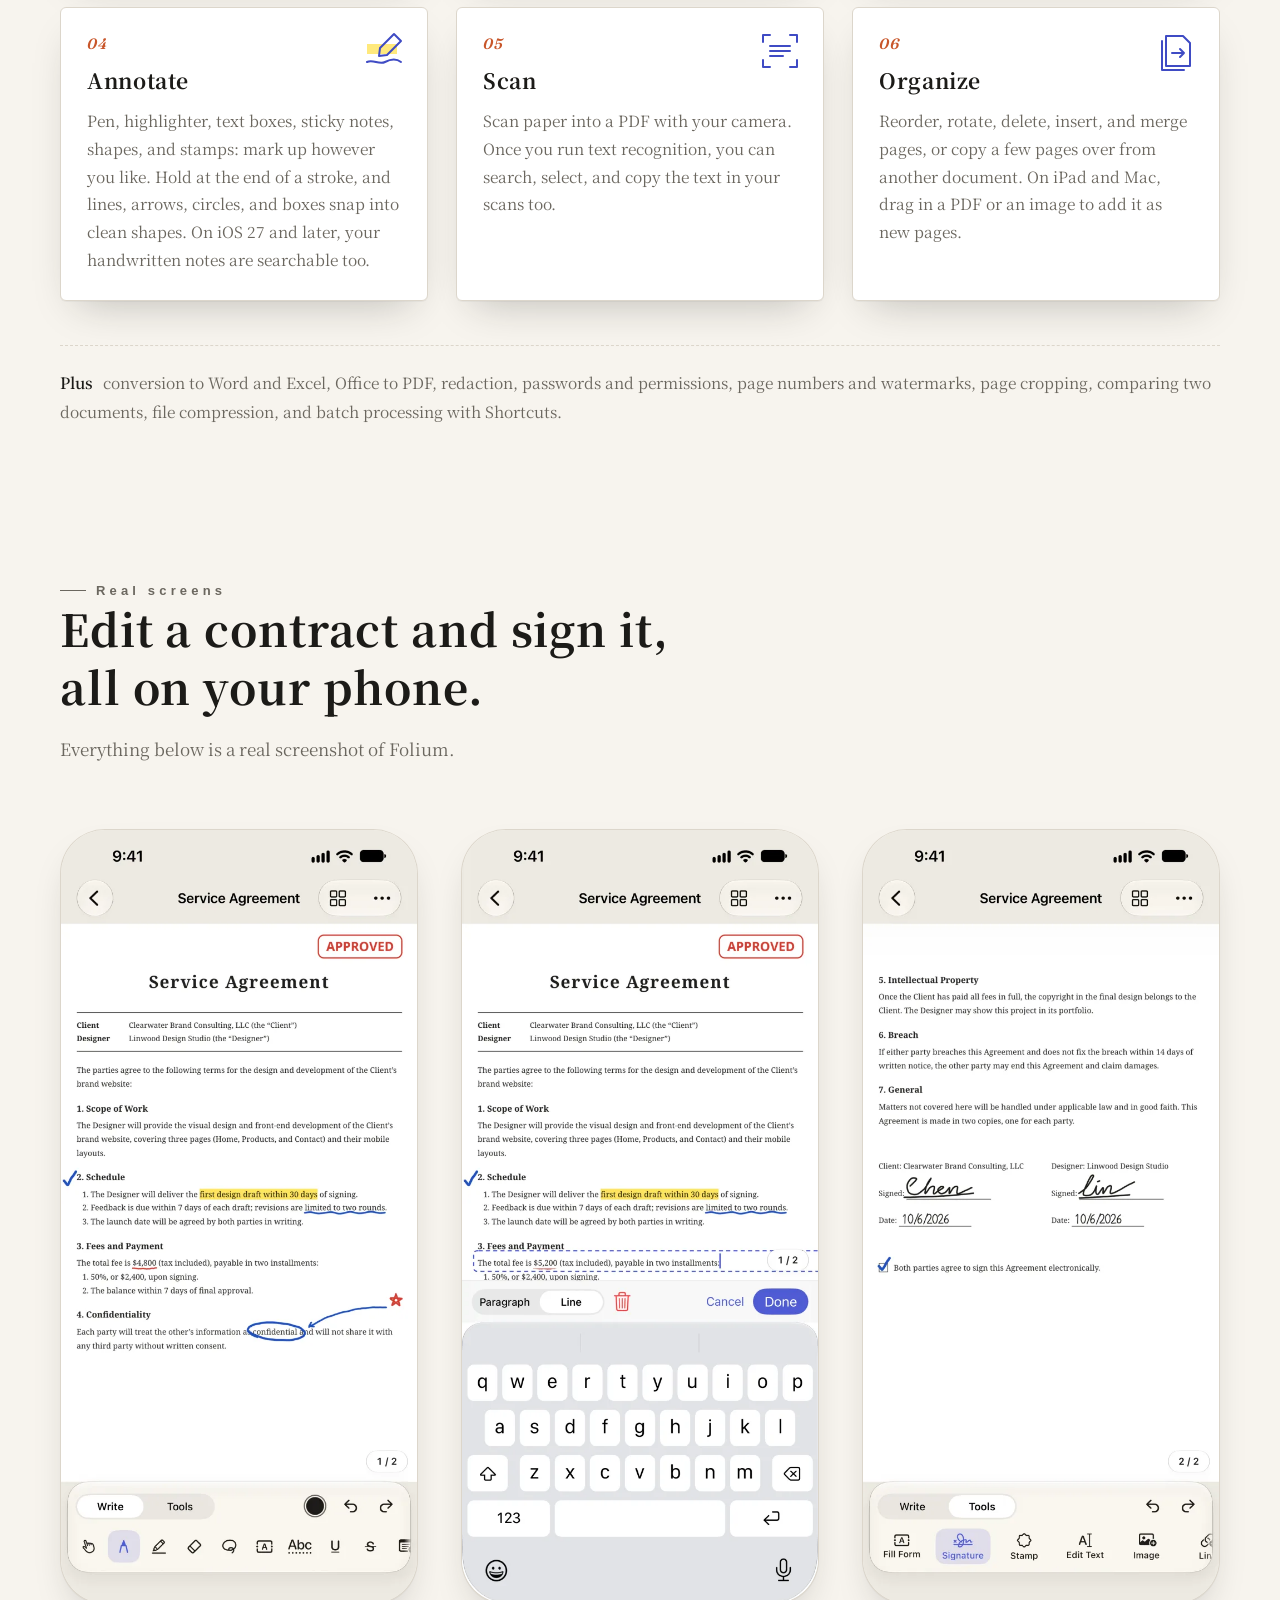
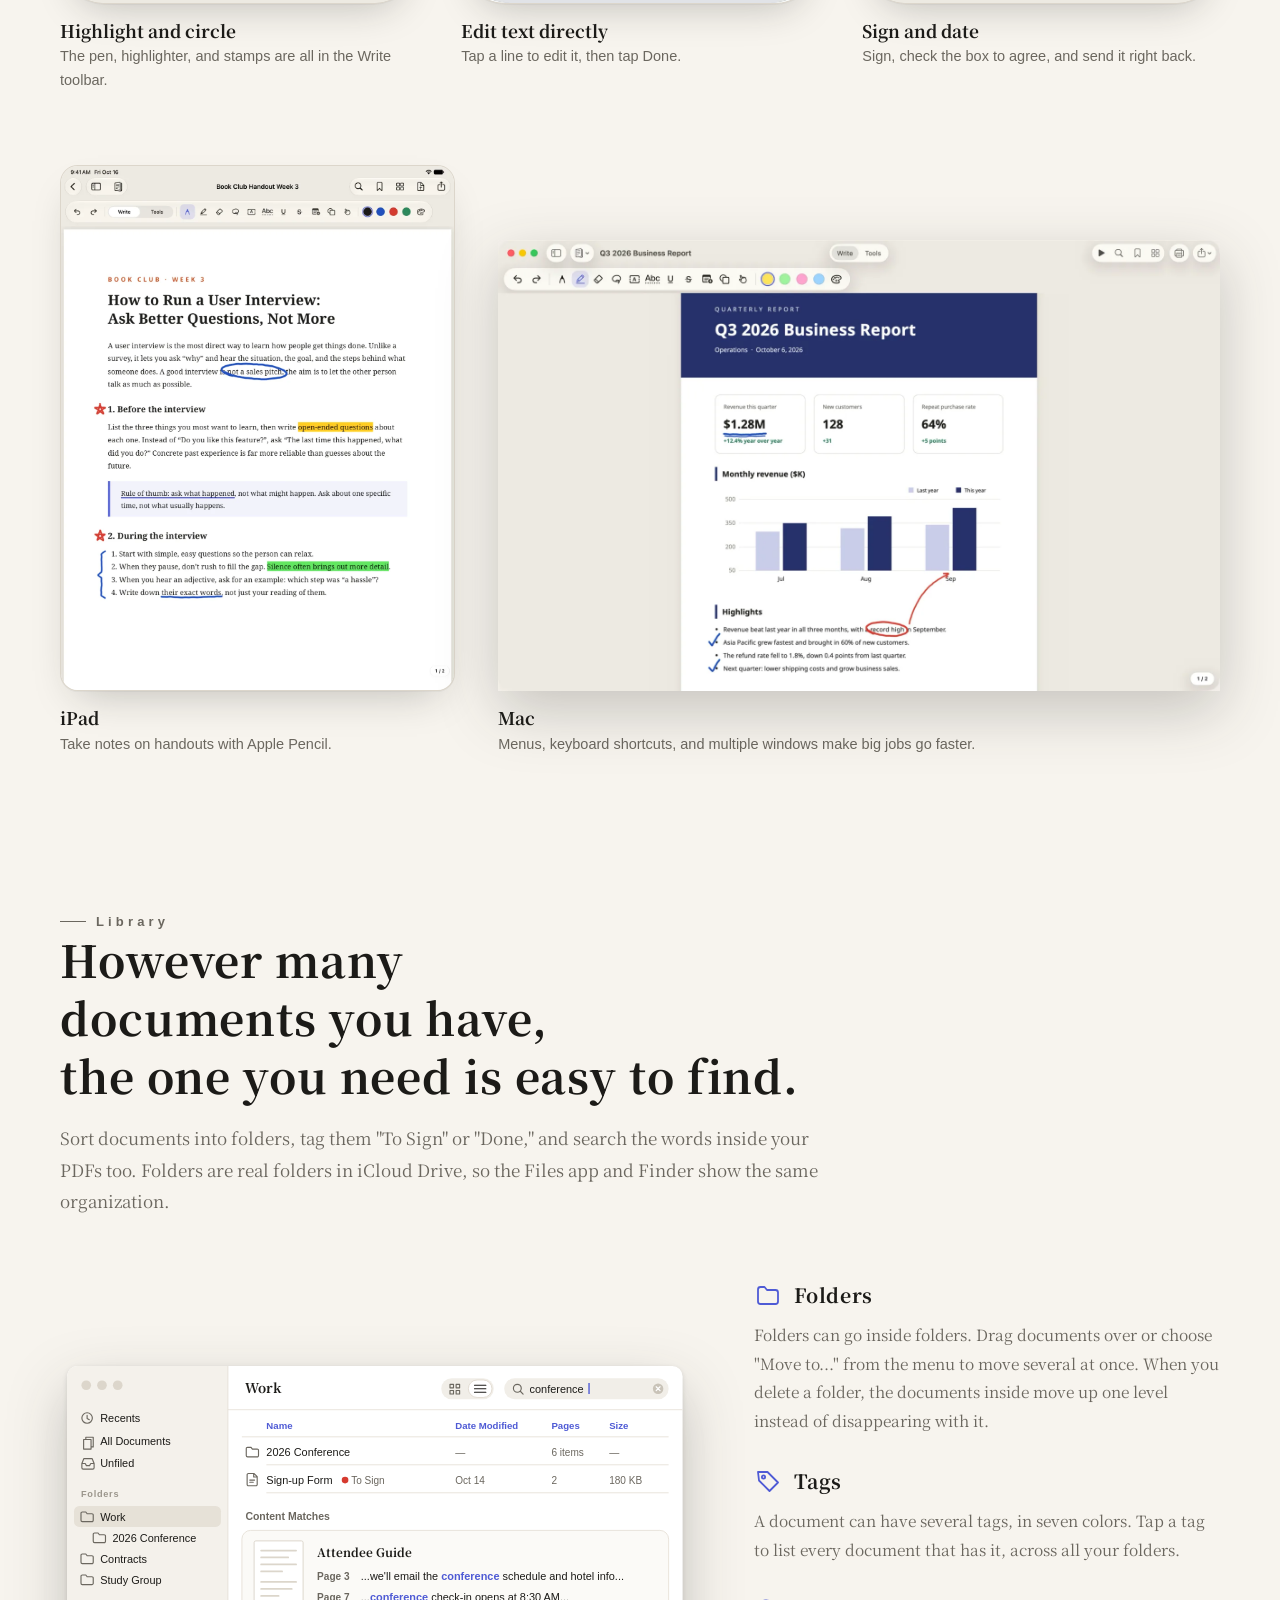
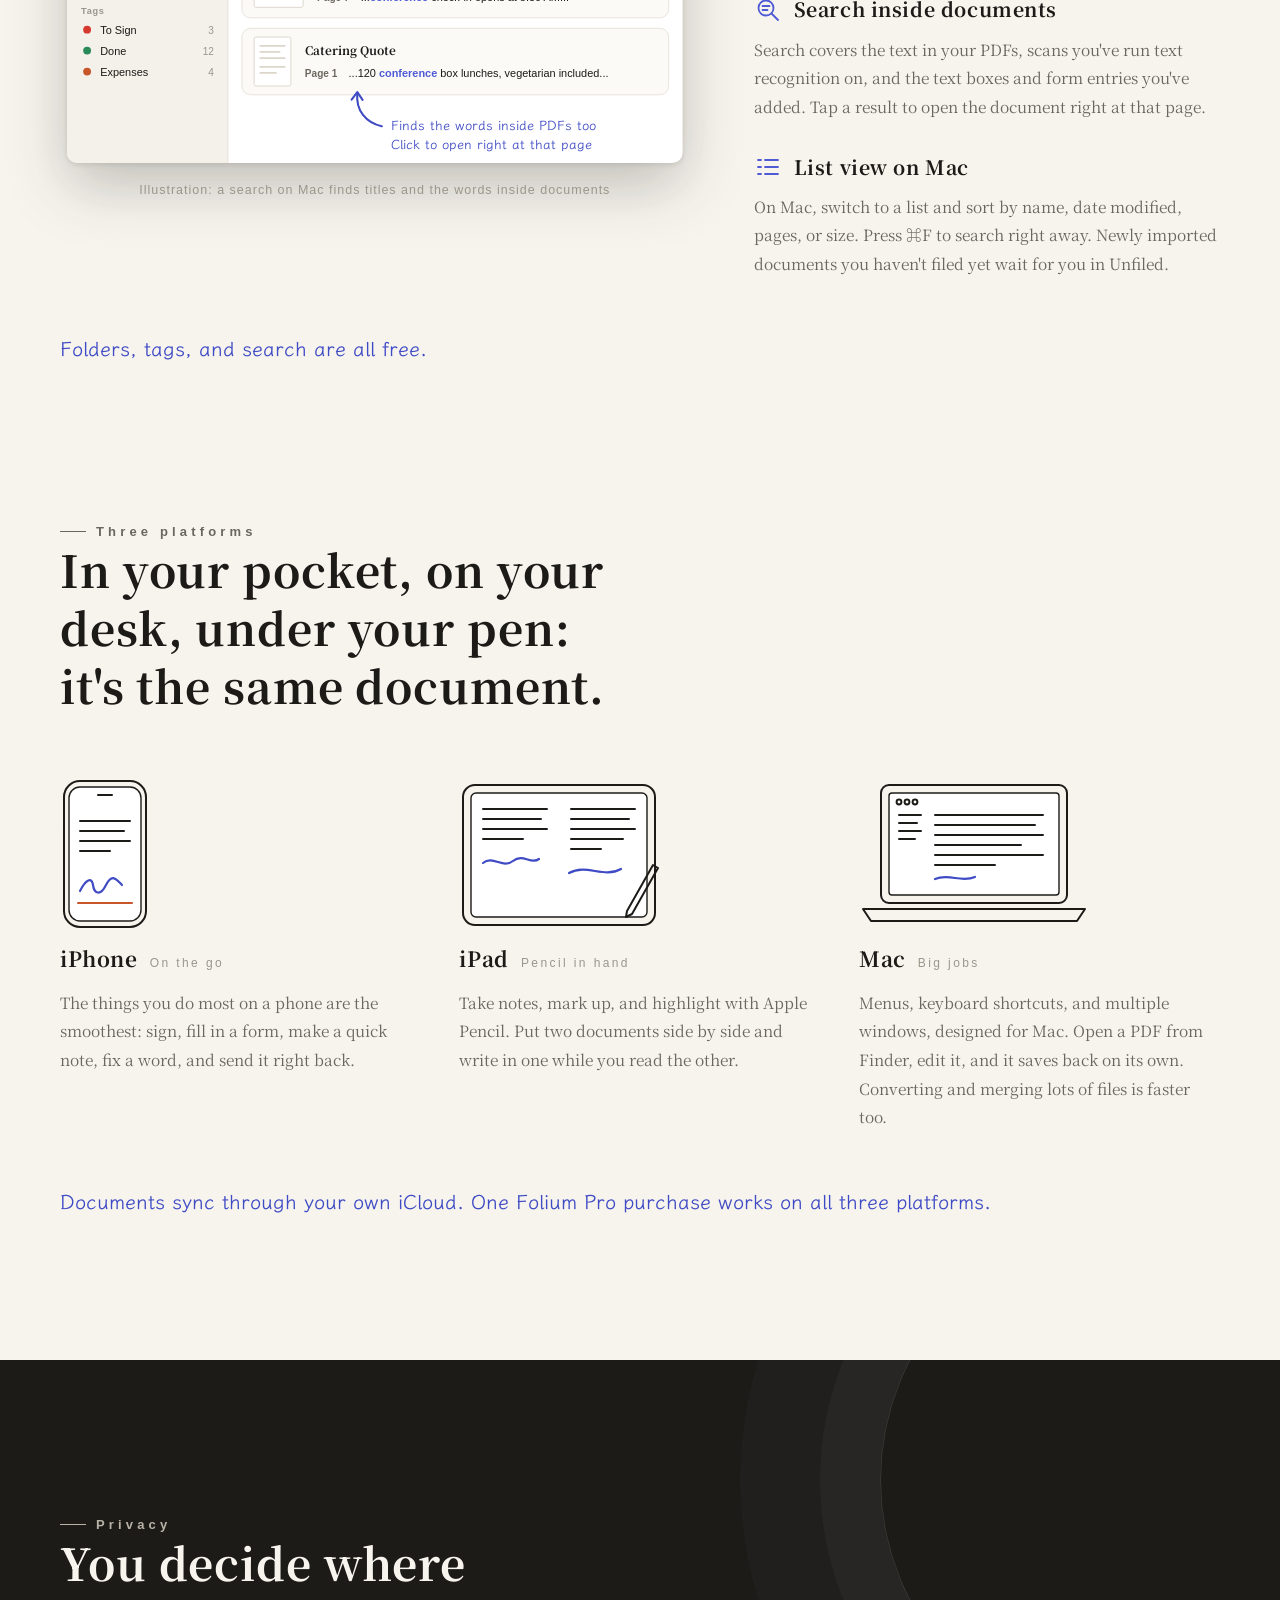
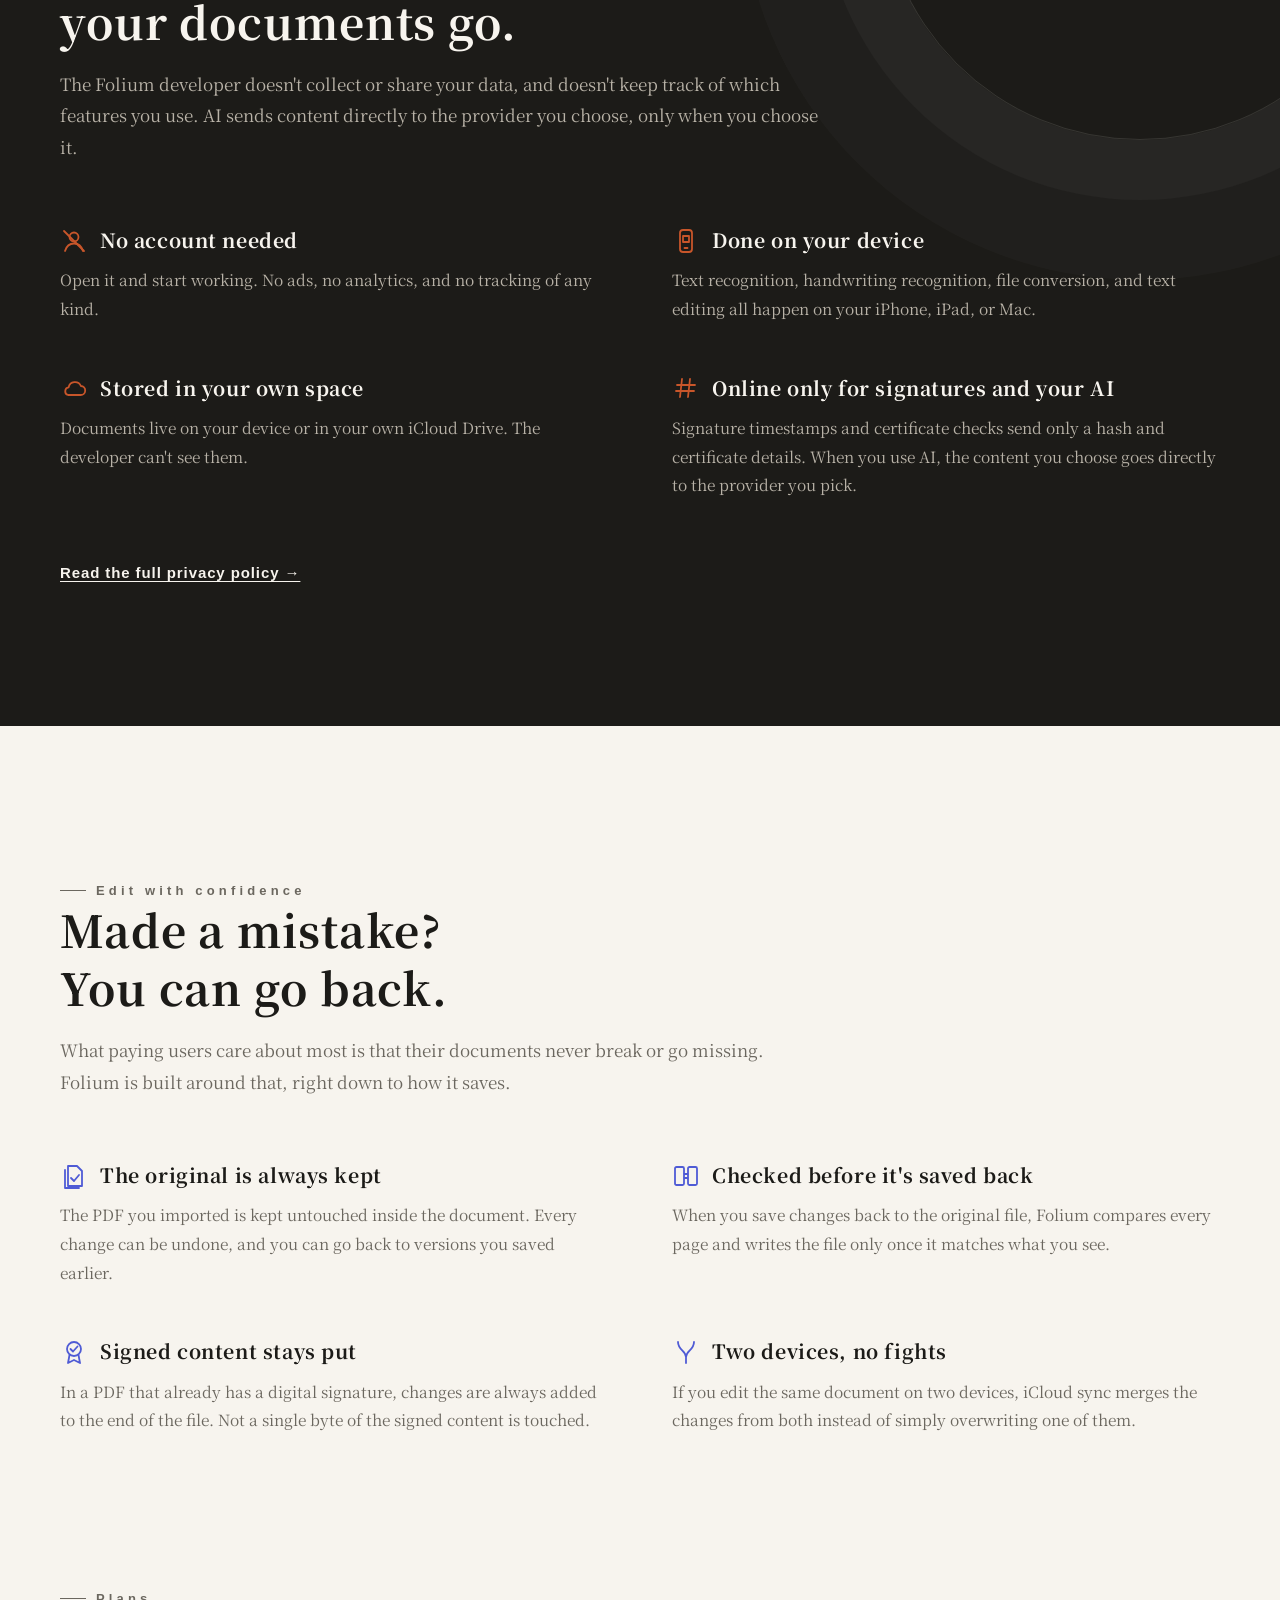
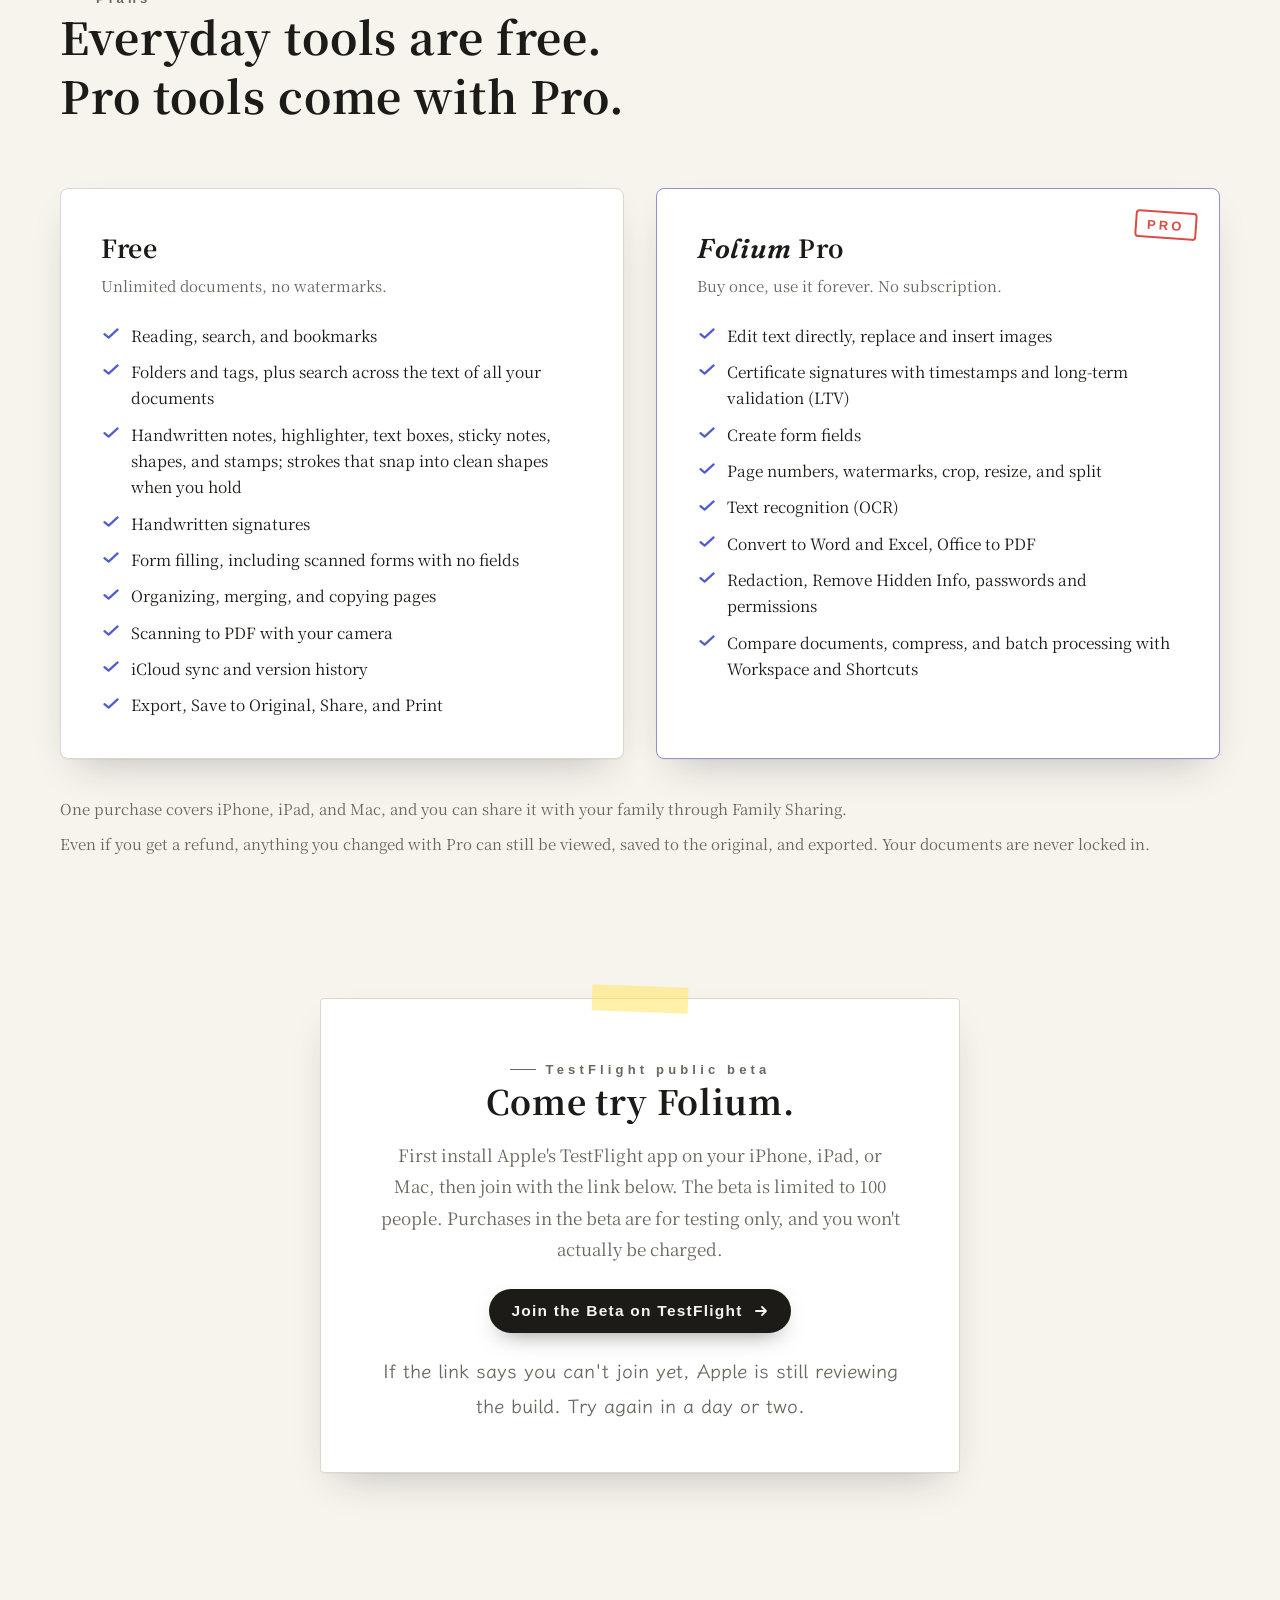
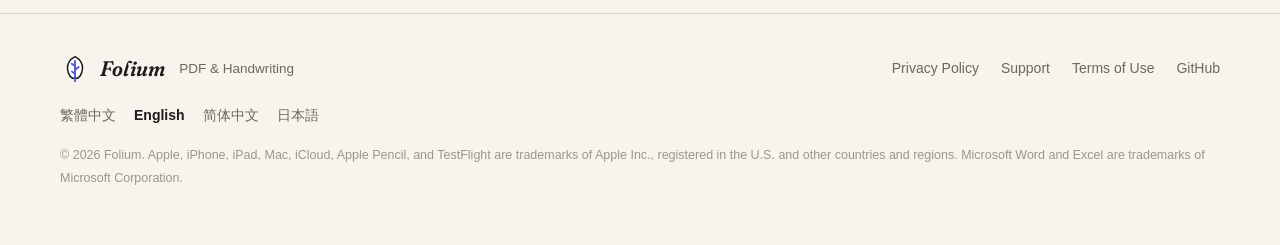
==== commit c4644e35: "首頁「只為簽章連網」改成含 AI；隱私頁更正摘要整份會送出整份 Co-Authored-By: Claude Opus 5.5 <noreply@anthropic.com>" ====
--- a/en/index.html
+++ b/en/index.html
@@ -390,8 +390,8 @@
         <p>Documents live on your device or in your own iCloud Drive. The developer can't see them.</p>
       </div>
       <div class="point reveal">
-        <h3><svg viewBox="0 0 28 28" aria-hidden="true"><path d="M10 5L8 23M18 5l-2 18M5 11h18M4 17h18"/></svg>Online only for signatures</h3>
-        <p>Folium connects to the internet only for digital signature timestamps and certificate checks. What it sends is a hash and certificate details, never the content of your document.</p>
+        <h3><svg viewBox="0 0 28 28" aria-hidden="true"><path d="M10 5L8 23M18 5l-2 18M5 11h18M4 17h18"/></svg>Online only for signatures and your AI</h3>
+        <p>Signature timestamps and certificate checks send only a hash and certificate details. When you use AI, the content you choose goes directly to the provider you pick.</p>
       </div>
     </div>
     <p class="readmore reveal"><a href="../privacy/#english">Read the full privacy policy →</a></p>
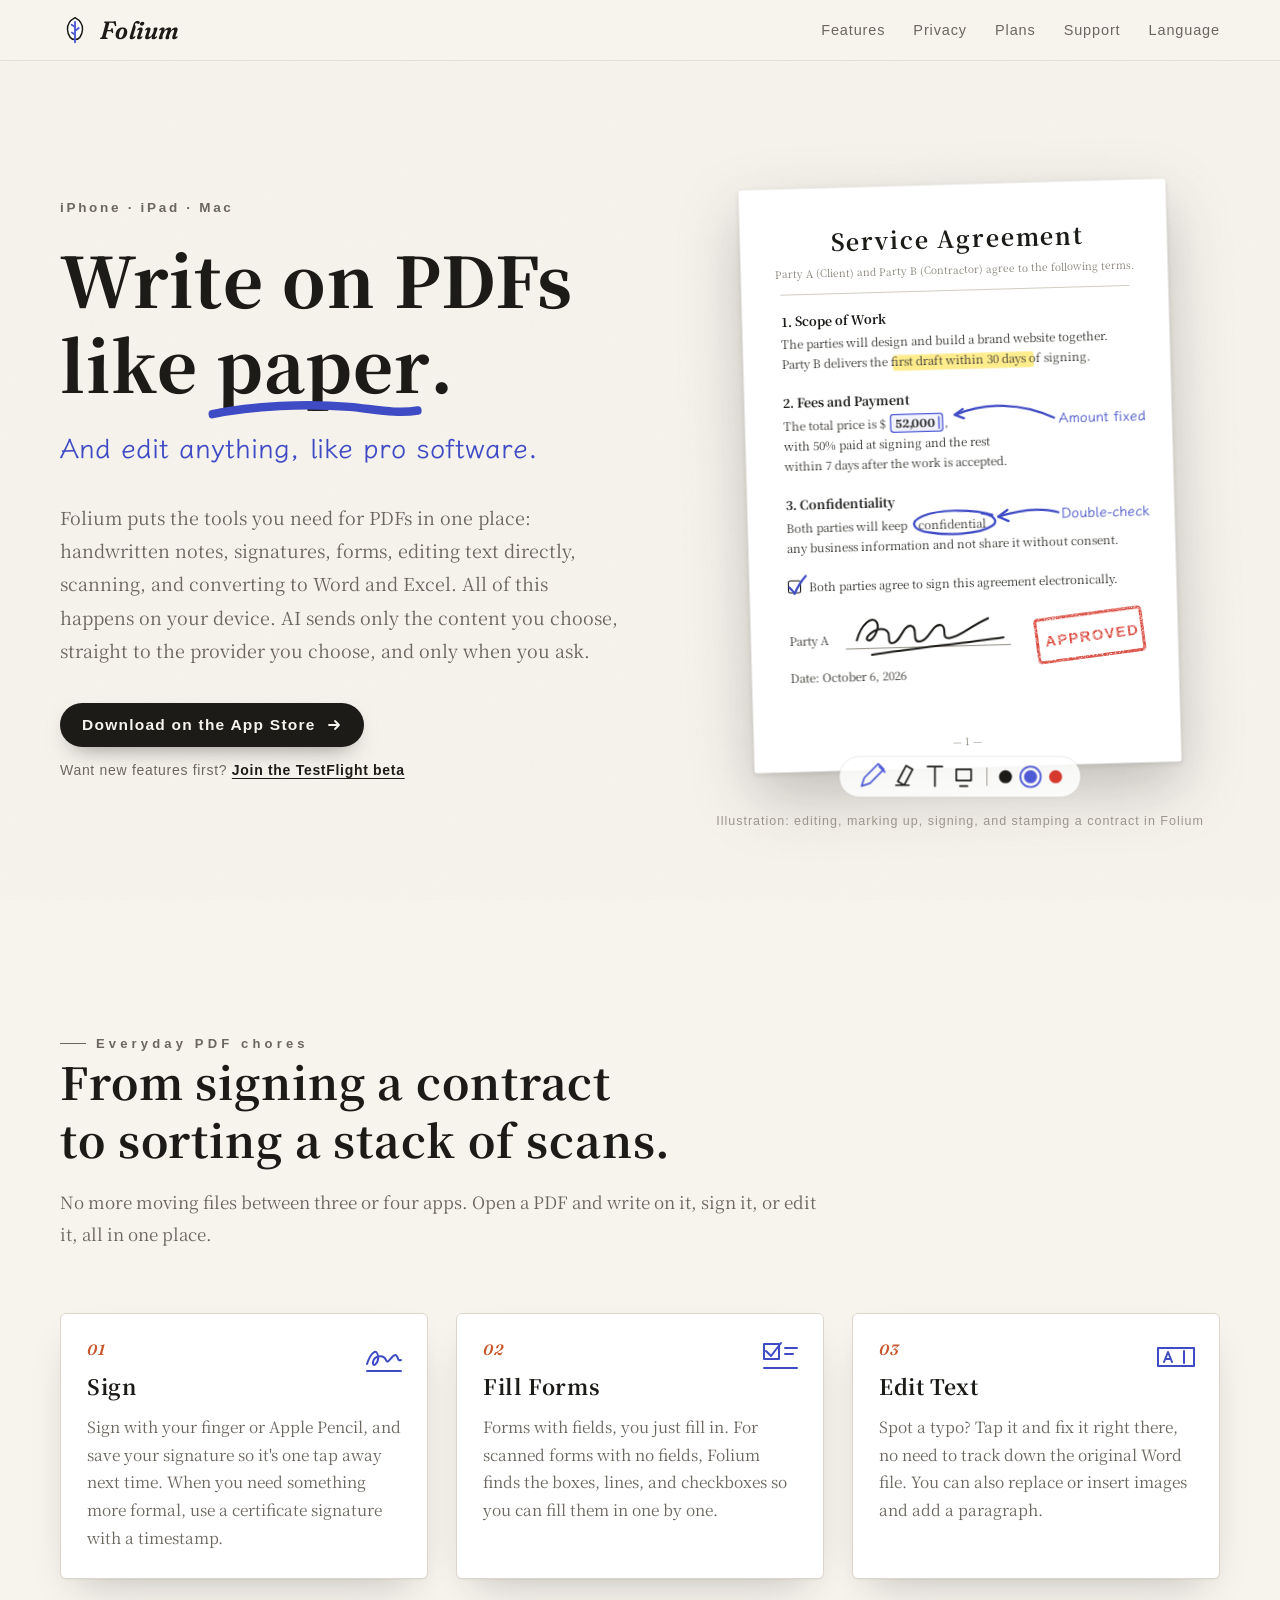
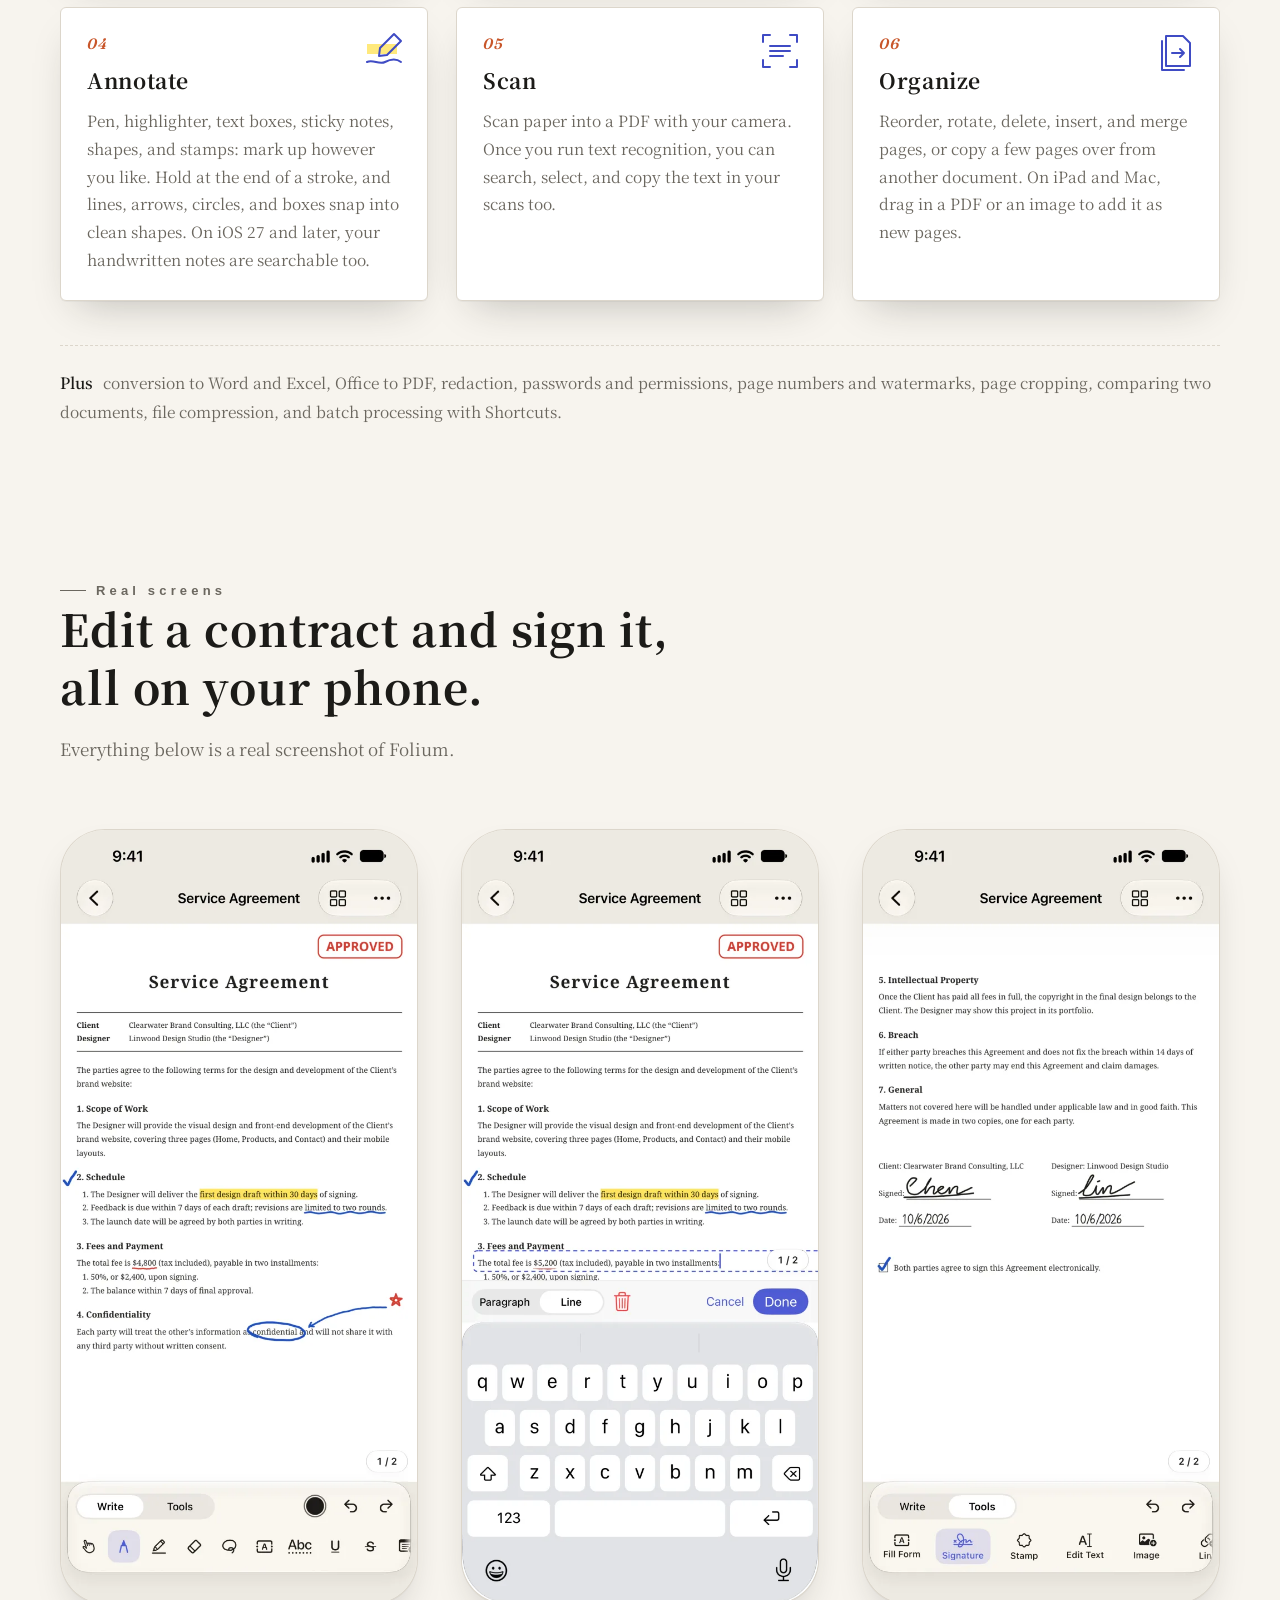
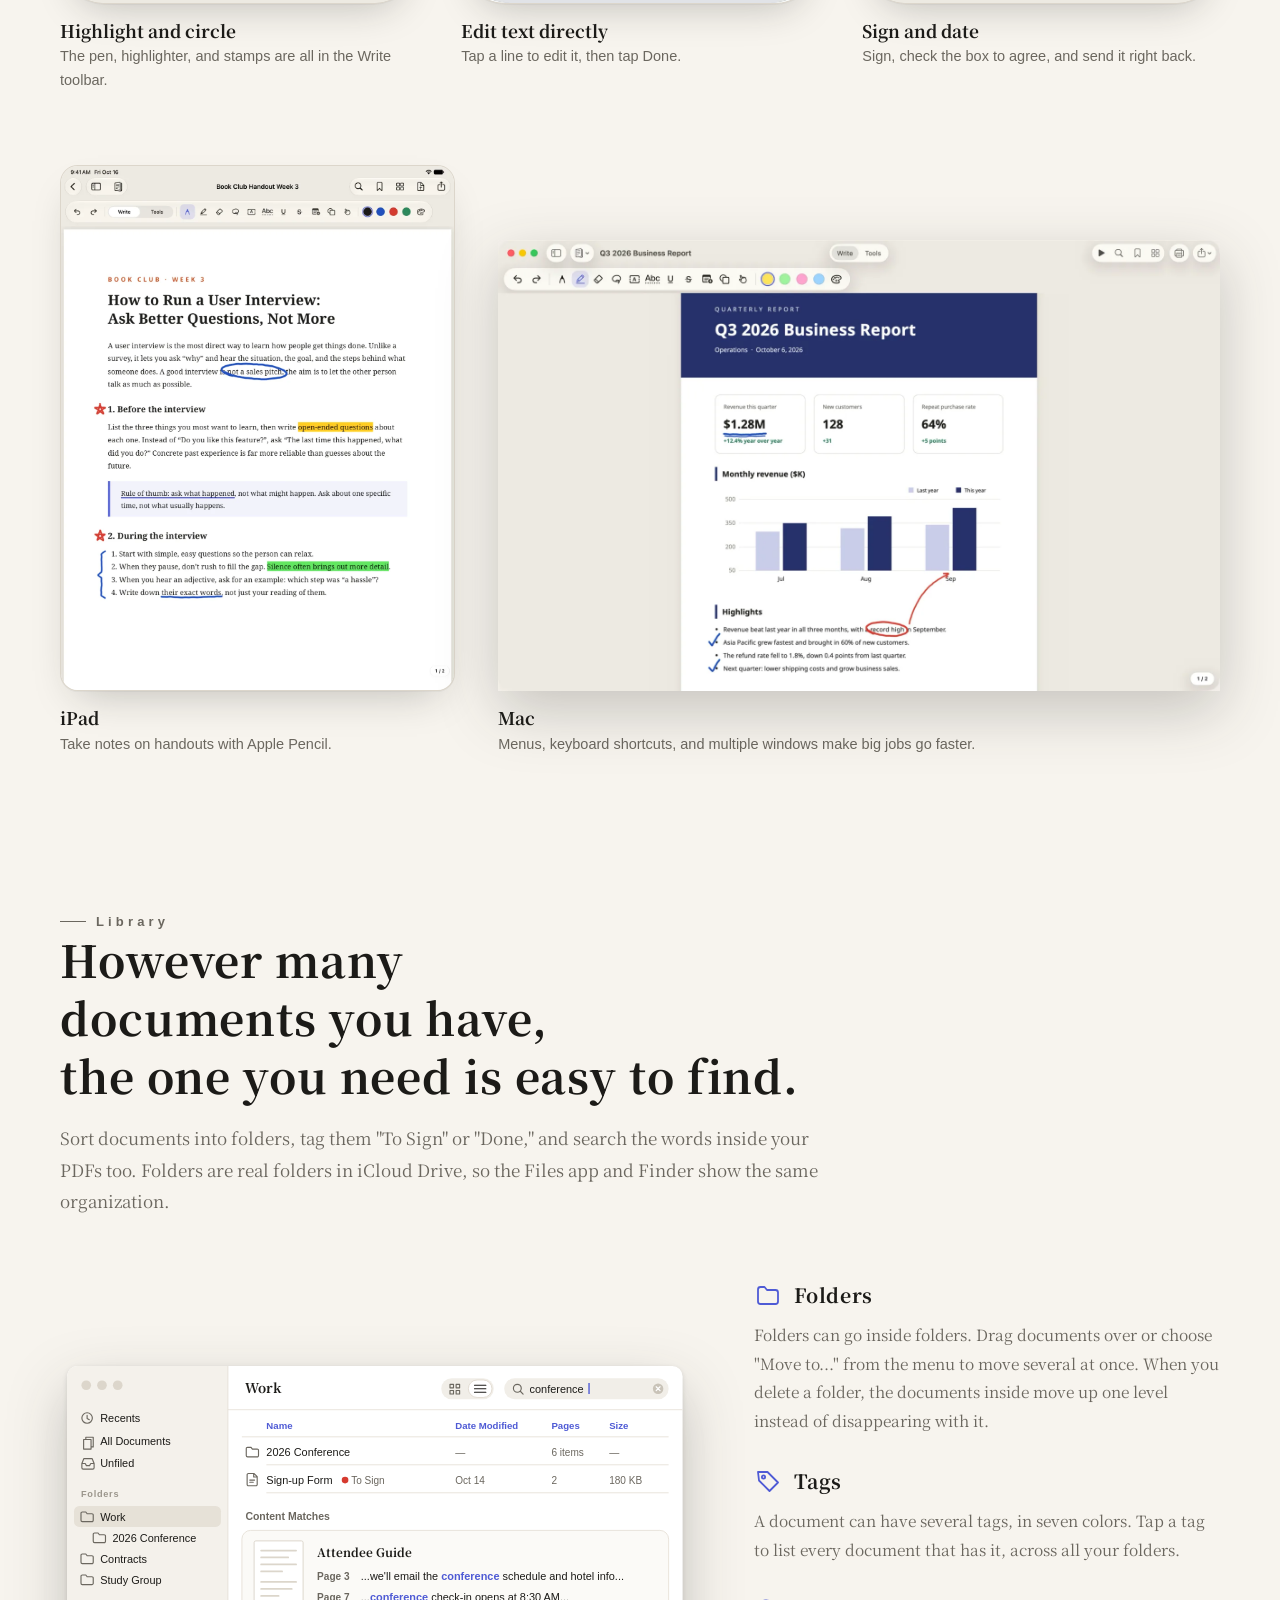
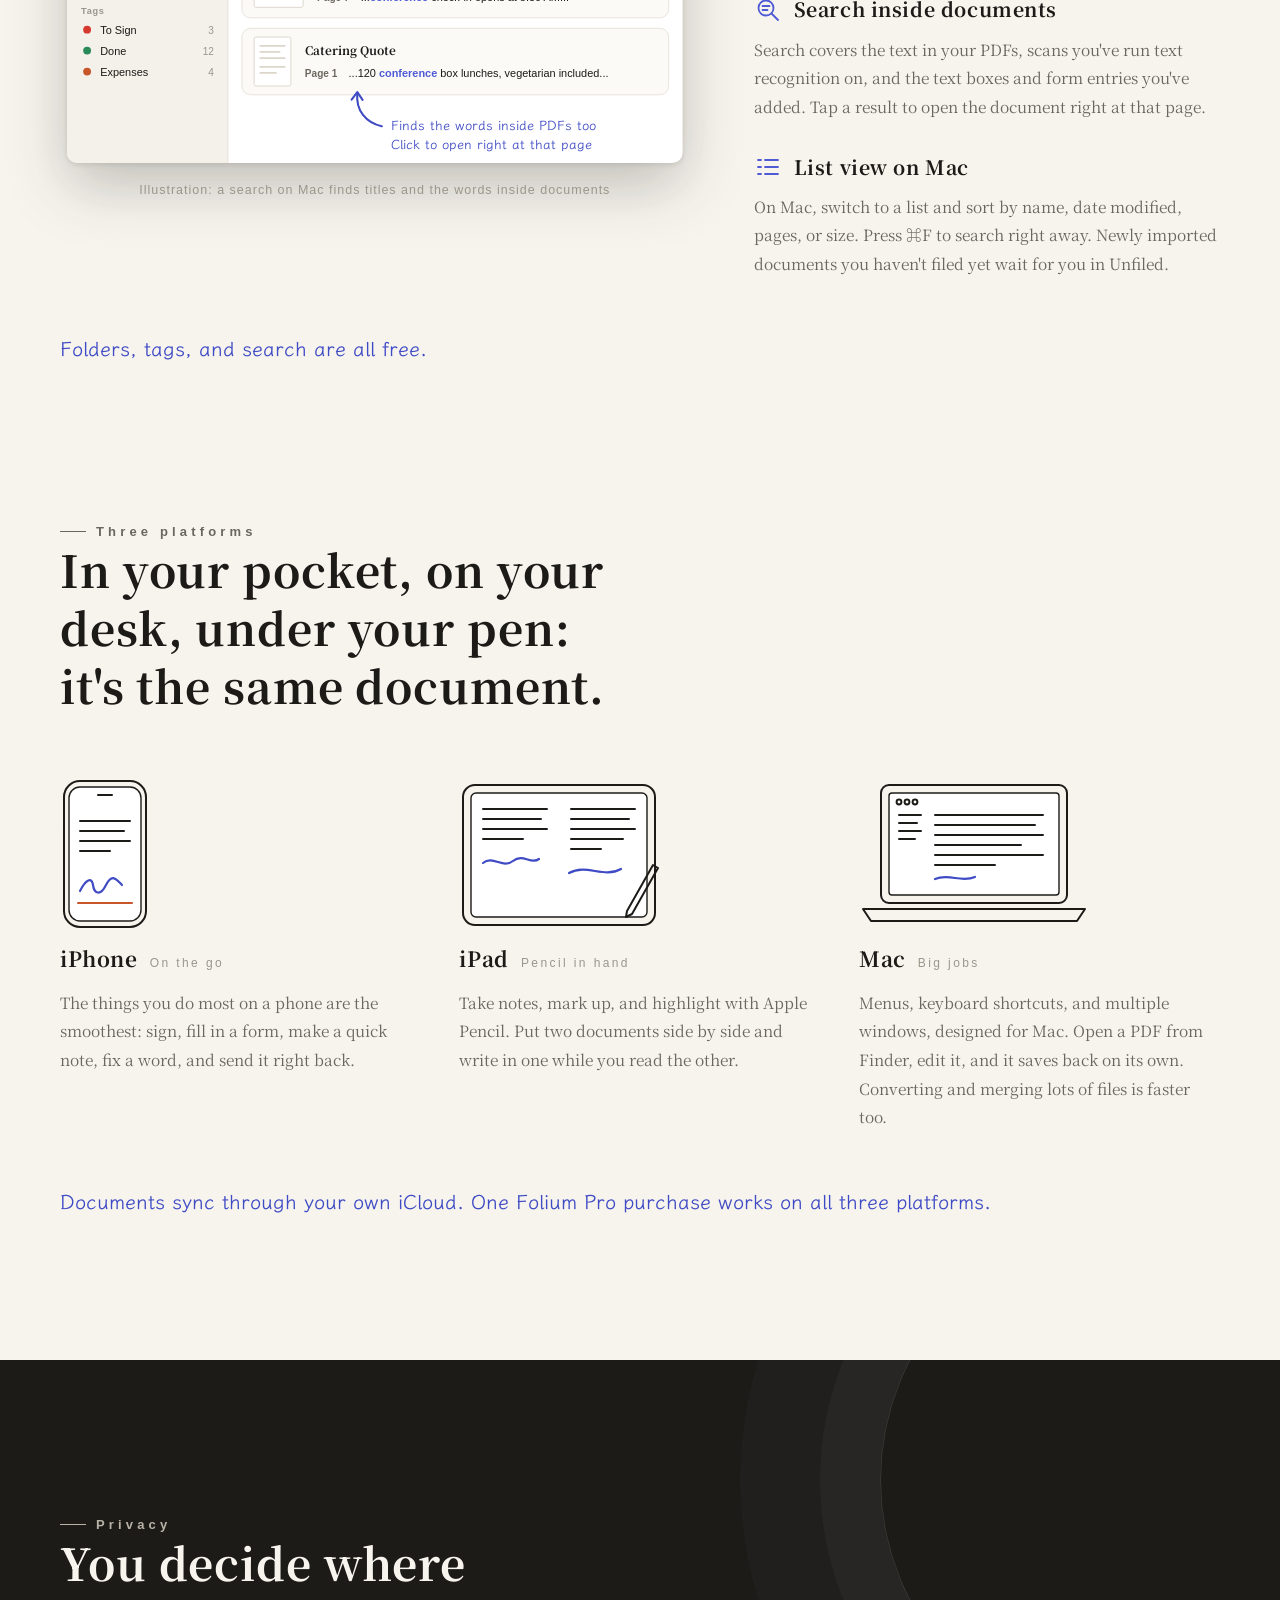
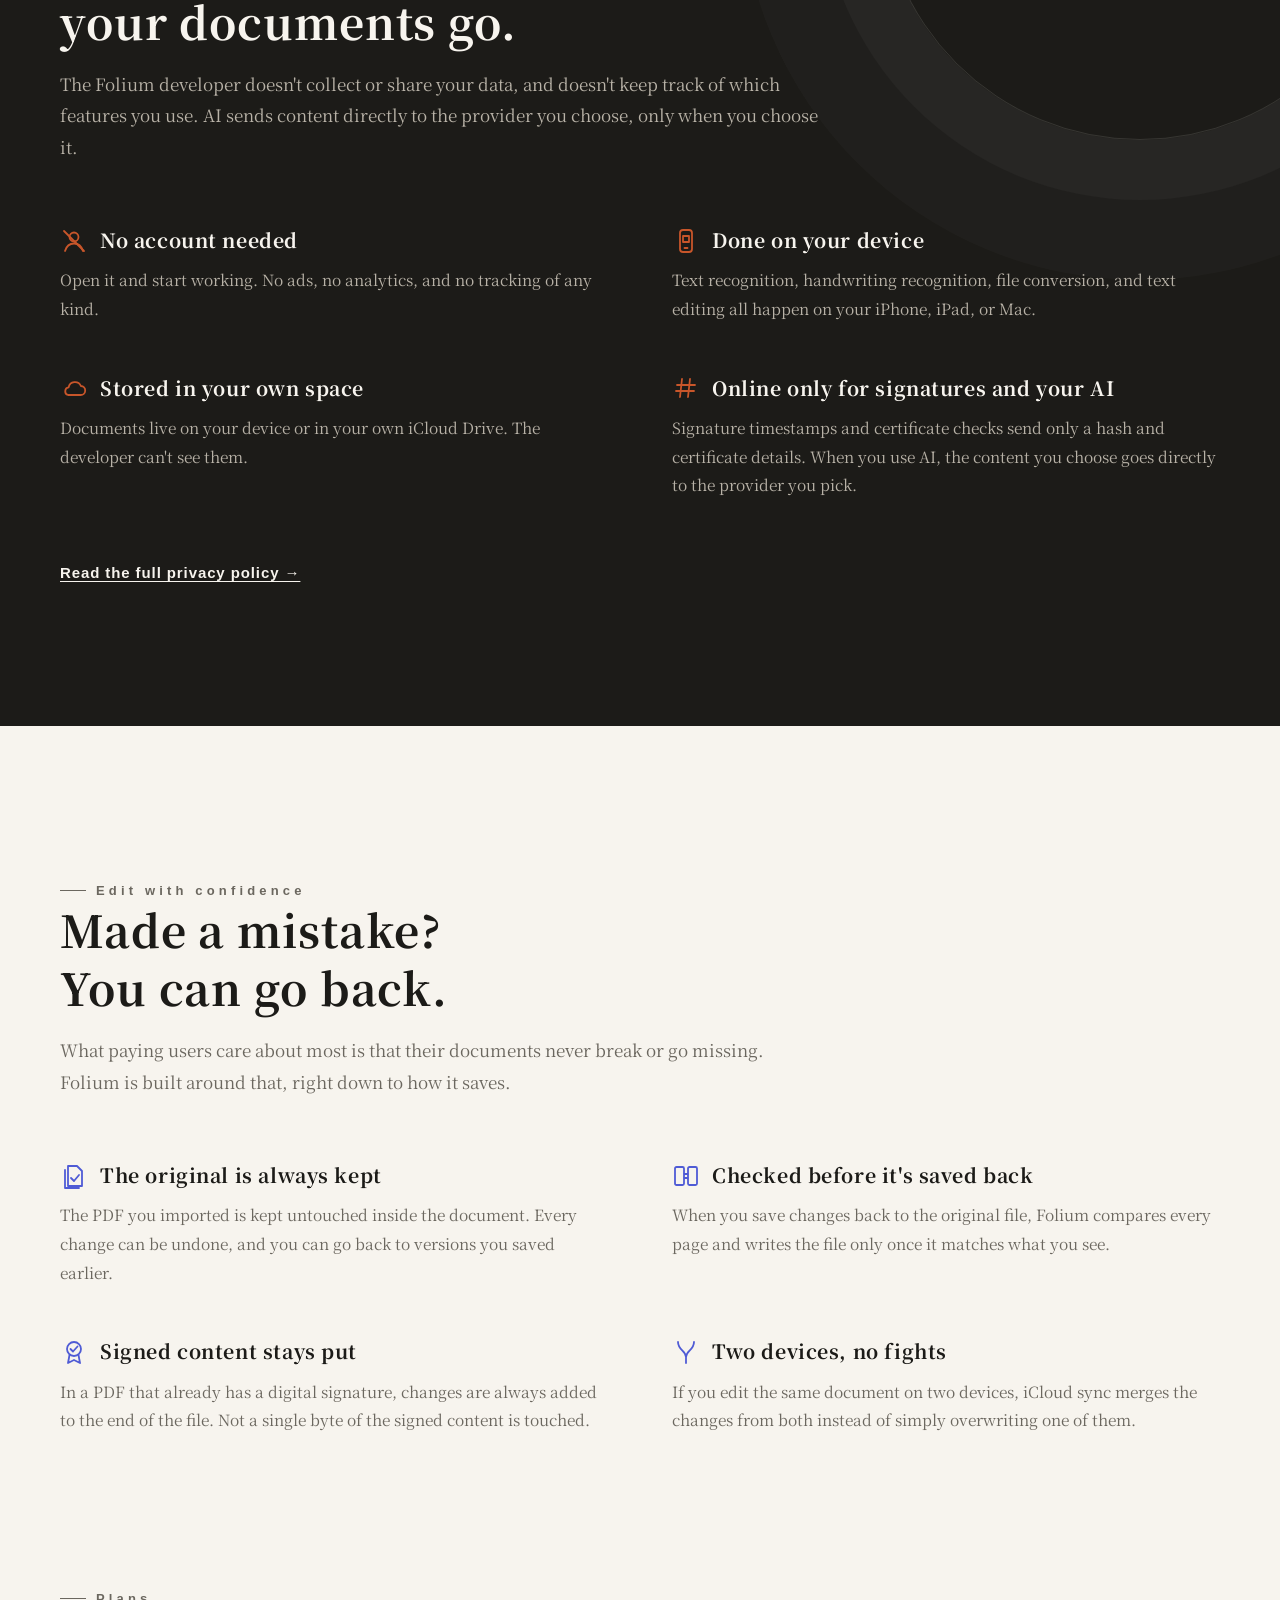
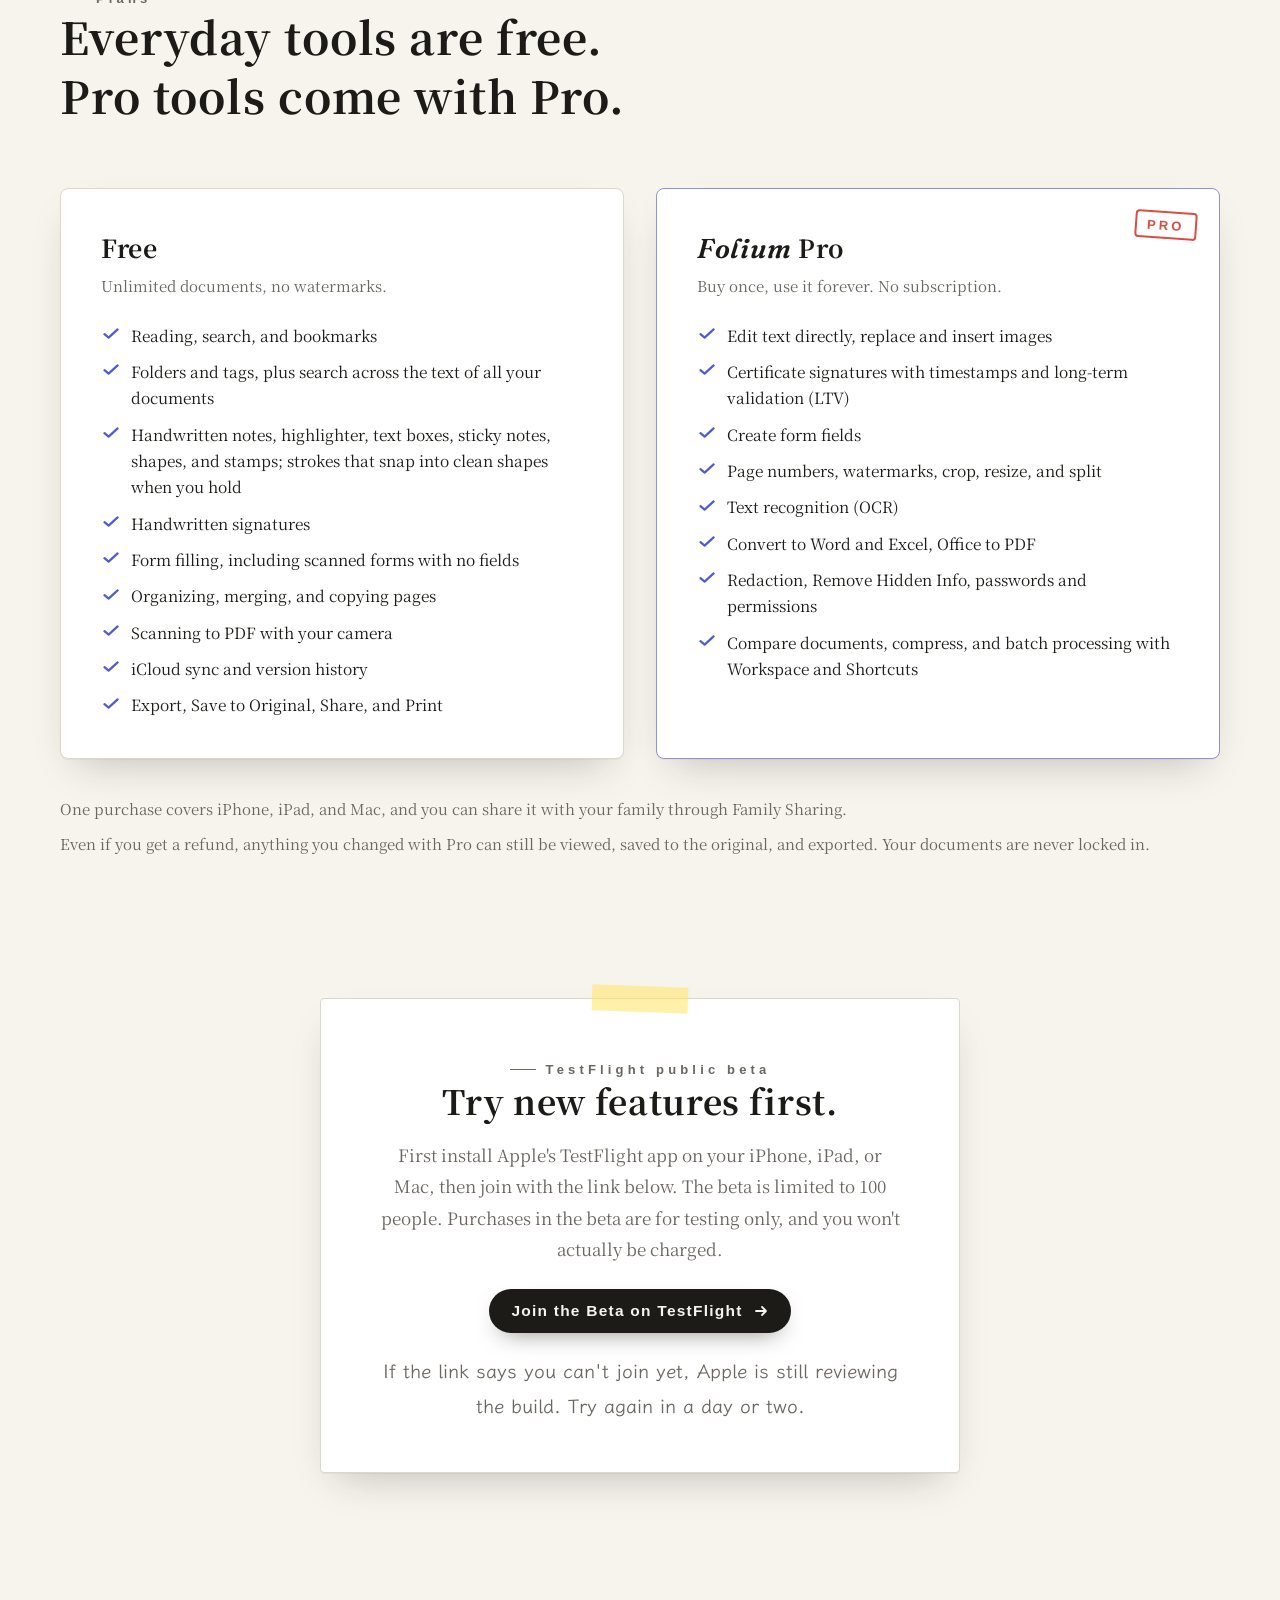
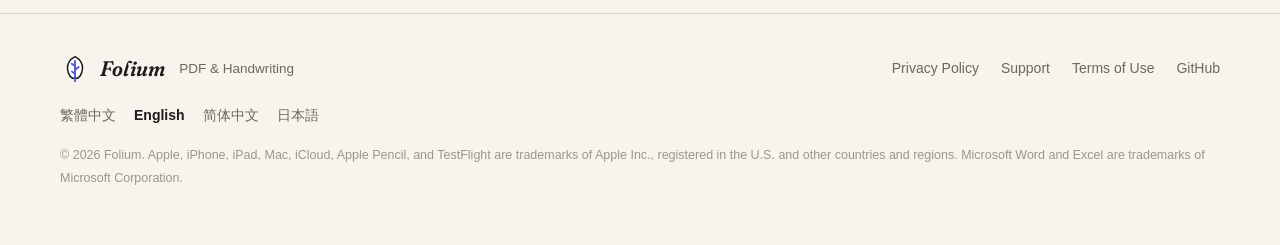
==== commit 3f90a32f: "首頁：已上架 App Store，主按鈕改成在 App Store 下載，TestFlight 改成搶先試新功能 Co-Authored-By: Claude Opus 5.5 <noreply@an" ====
--- a/en/index.html
+++ b/en/index.html
@@ -59,8 +59,8 @@
       <p class="margin-line rise" style="--at:1.3s">And edit anything, like pro software.</p>
       <p class="lede rise" style="--at:.3s">Folium puts the tools you need for PDFs in one place: handwritten notes, signatures, forms, editing text directly, scanning, and converting to Word and Excel. All of this happens on your device. AI sends only the content you choose, straight to the provider you choose, and only when you ask.</p>
       <div class="cta rise" style="--at:.45s">
-        <a class="button" href="#beta">Join the Public Beta<svg viewBox="0 0 16 16" aria-hidden="true"><path d="M3 8h10M9 4l4 4-4 4" fill="none" stroke="currentColor" stroke-width="1.8" stroke-linecap="round" stroke-linejoin="round"/></svg></a>
-        <span class="soon">Coming soon to the <b>App Store</b></span>
+        <a class="button" href="https://apps.apple.com/app/id6819547697">Download on the App Store<svg viewBox="0 0 16 16" aria-hidden="true"><path d="M3 8h10M9 4l4 4-4 4" fill="none" stroke="currentColor" stroke-width="1.8" stroke-linecap="round" stroke-linejoin="round"/></svg></a>
+        <span class="soon">Want new features first? <a href="#beta">Join the TestFlight beta</a></span>
       </div>
     </div>
 
@@ -475,7 +475,7 @@
   <div class="wrap">
     <div class="slip reveal">
       <p class="eyebrow" style="justify-content:center">TestFlight public beta</p>
-      <h2>Come try Folium.</h2>
+      <h2>Try new features first.</h2>
       <p>First install Apple's TestFlight app on your iPhone, iPad, or Mac, then join with the link below. The beta is limited to 100 people. Purchases in the beta are for testing only, and you won't actually be charged.</p>
       <p style="margin-top:24px"><a class="button" href="https://testflight.apple.com/join/ukPhaMgK">Join the Beta on TestFlight<svg viewBox="0 0 16 16" aria-hidden="true"><path d="M3 8h10M9 4l4 4-4 4" fill="none" stroke="currentColor" stroke-width="1.8" stroke-linecap="round" stroke-linejoin="round"/></svg></a></p>
       <p class="hand">If the link says you can't join yet, Apple is still reviewing the build. Try again in a day or two.</p>
--- a/assets/site.css
+++ b/assets/site.css
@@ -159,6 +159,7 @@
 .button svg { width: 16px; height: 16px; }
 .soon { font: 500 14px/1.4 var(--sans); color: var(--ink-2); letter-spacing: .05em; }
 .soon b { color: var(--ink); font-weight: 600; }
+.soon a { color: var(--ink); font-weight: 600; text-decoration: underline; text-underline-offset: 3px; white-space: nowrap; }
 
 .hero-art { position: relative; margin: 0; }
 .hero-art svg { width: 100%; height: auto; overflow: visible; }
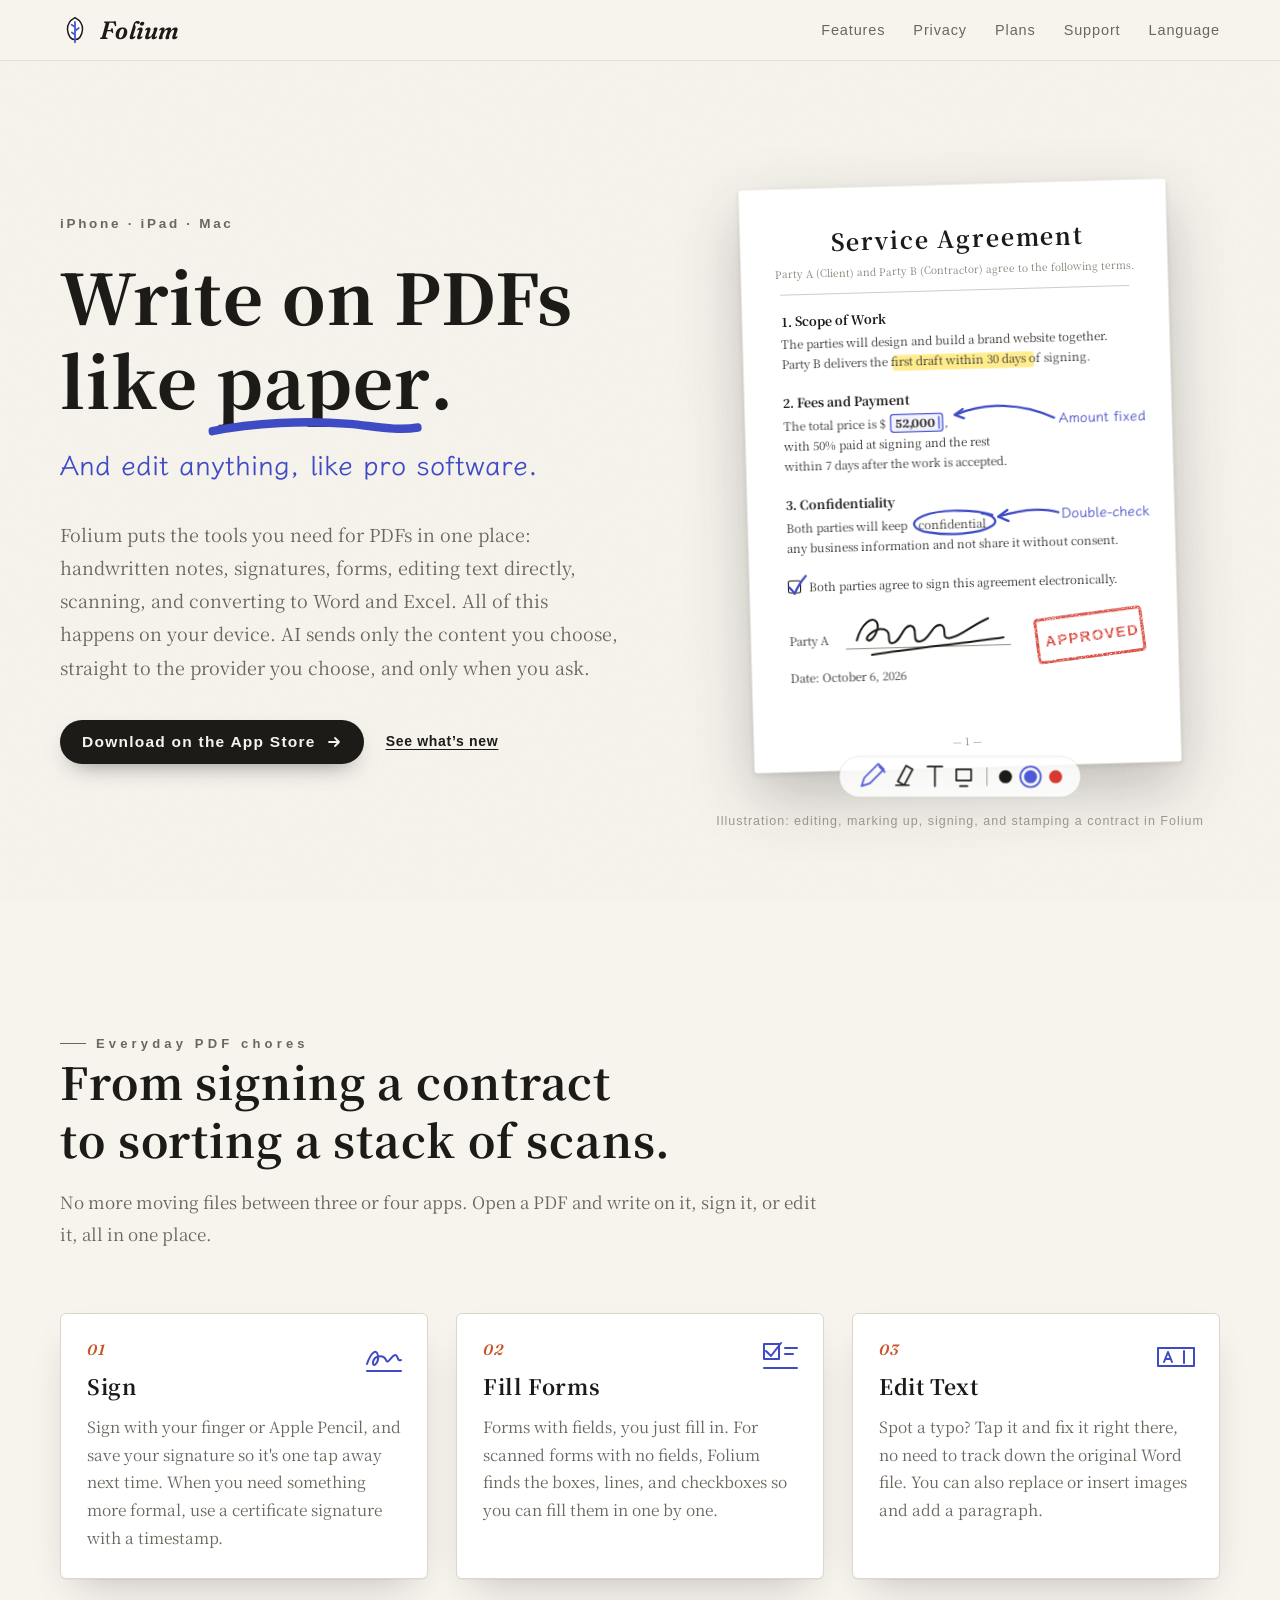
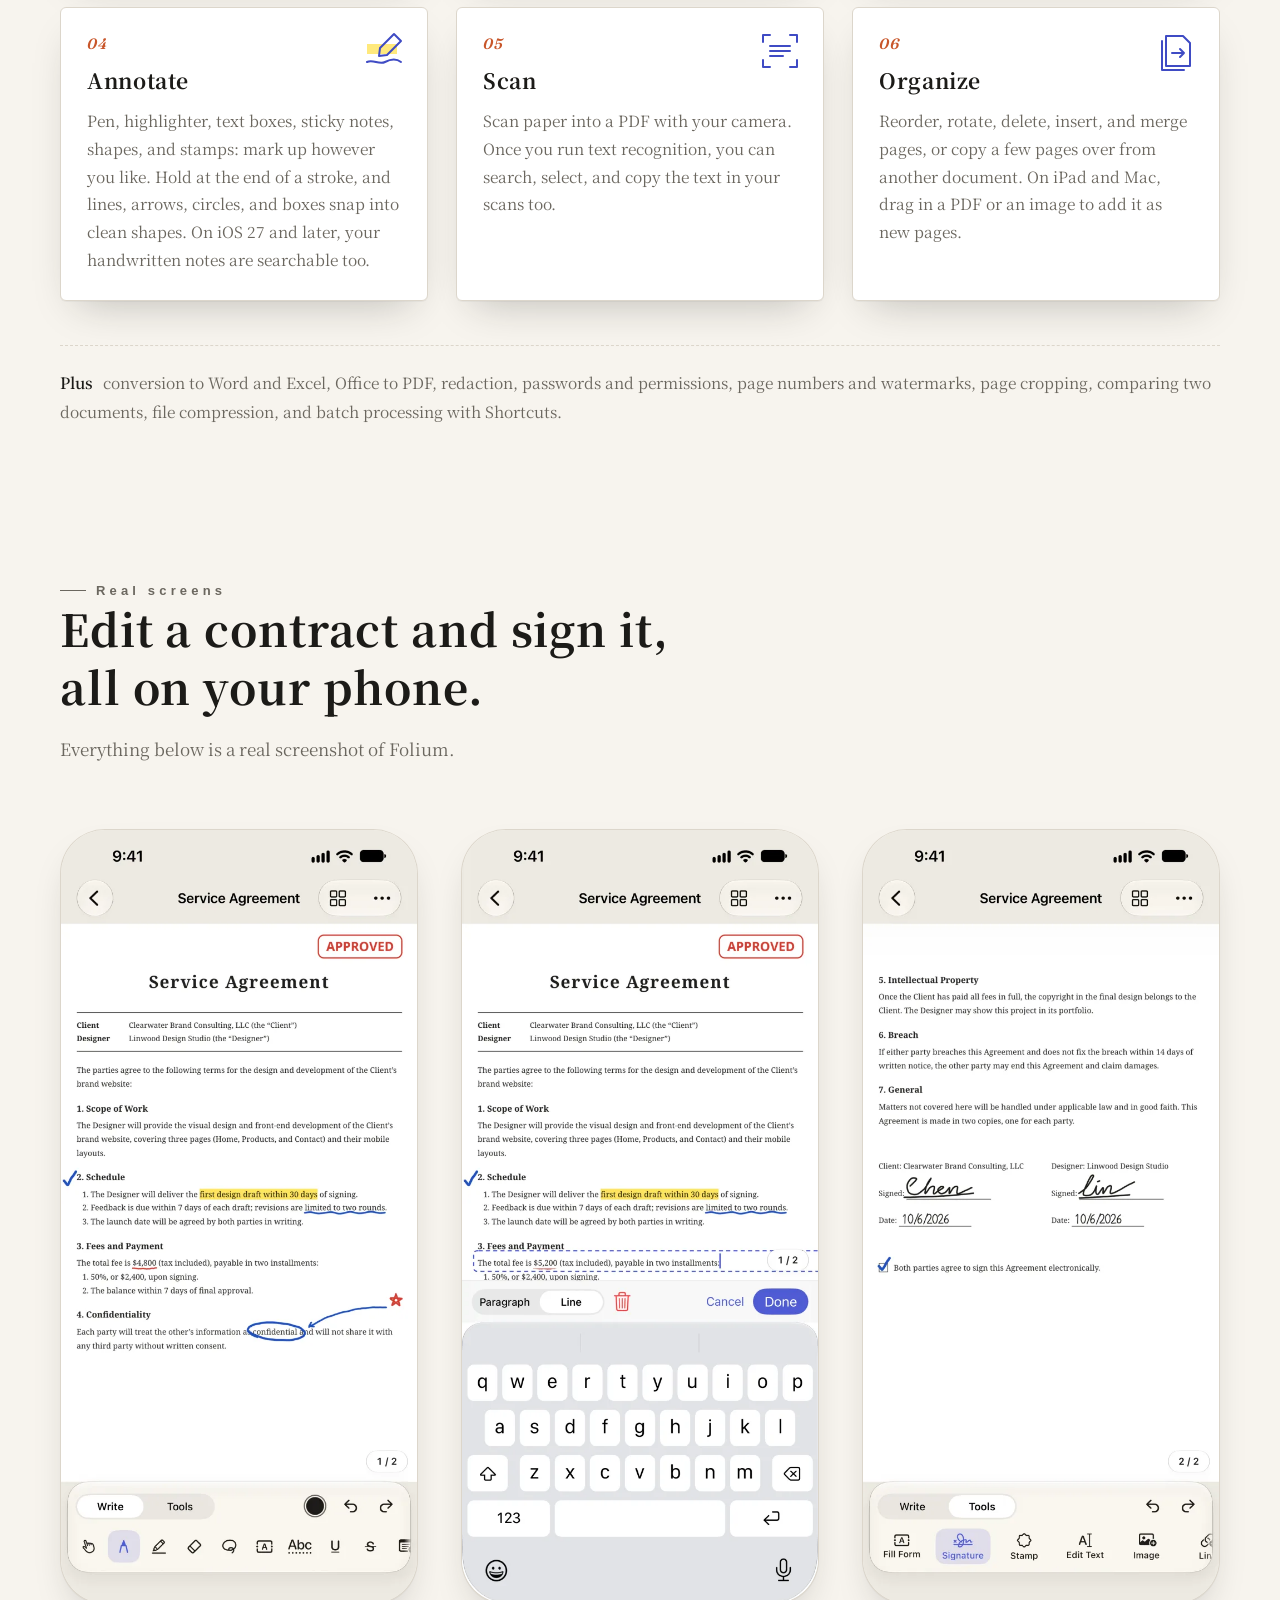
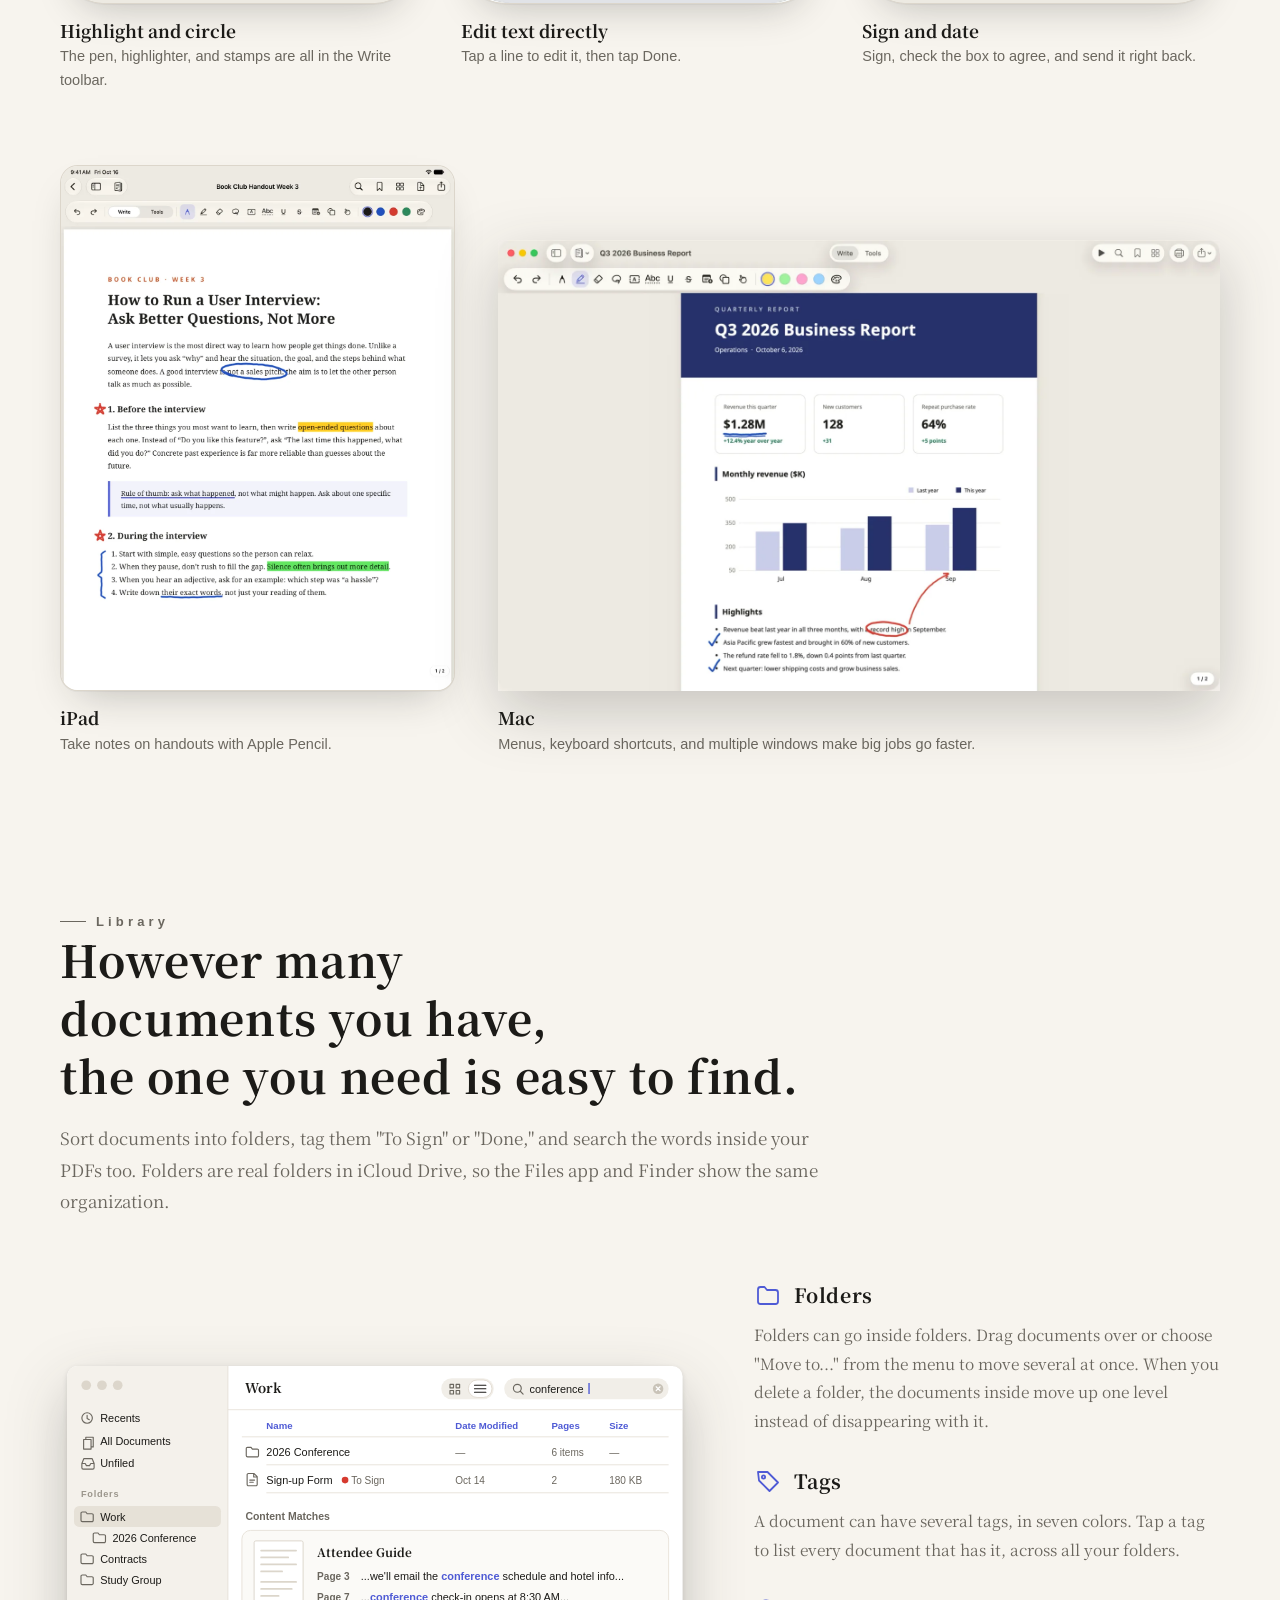
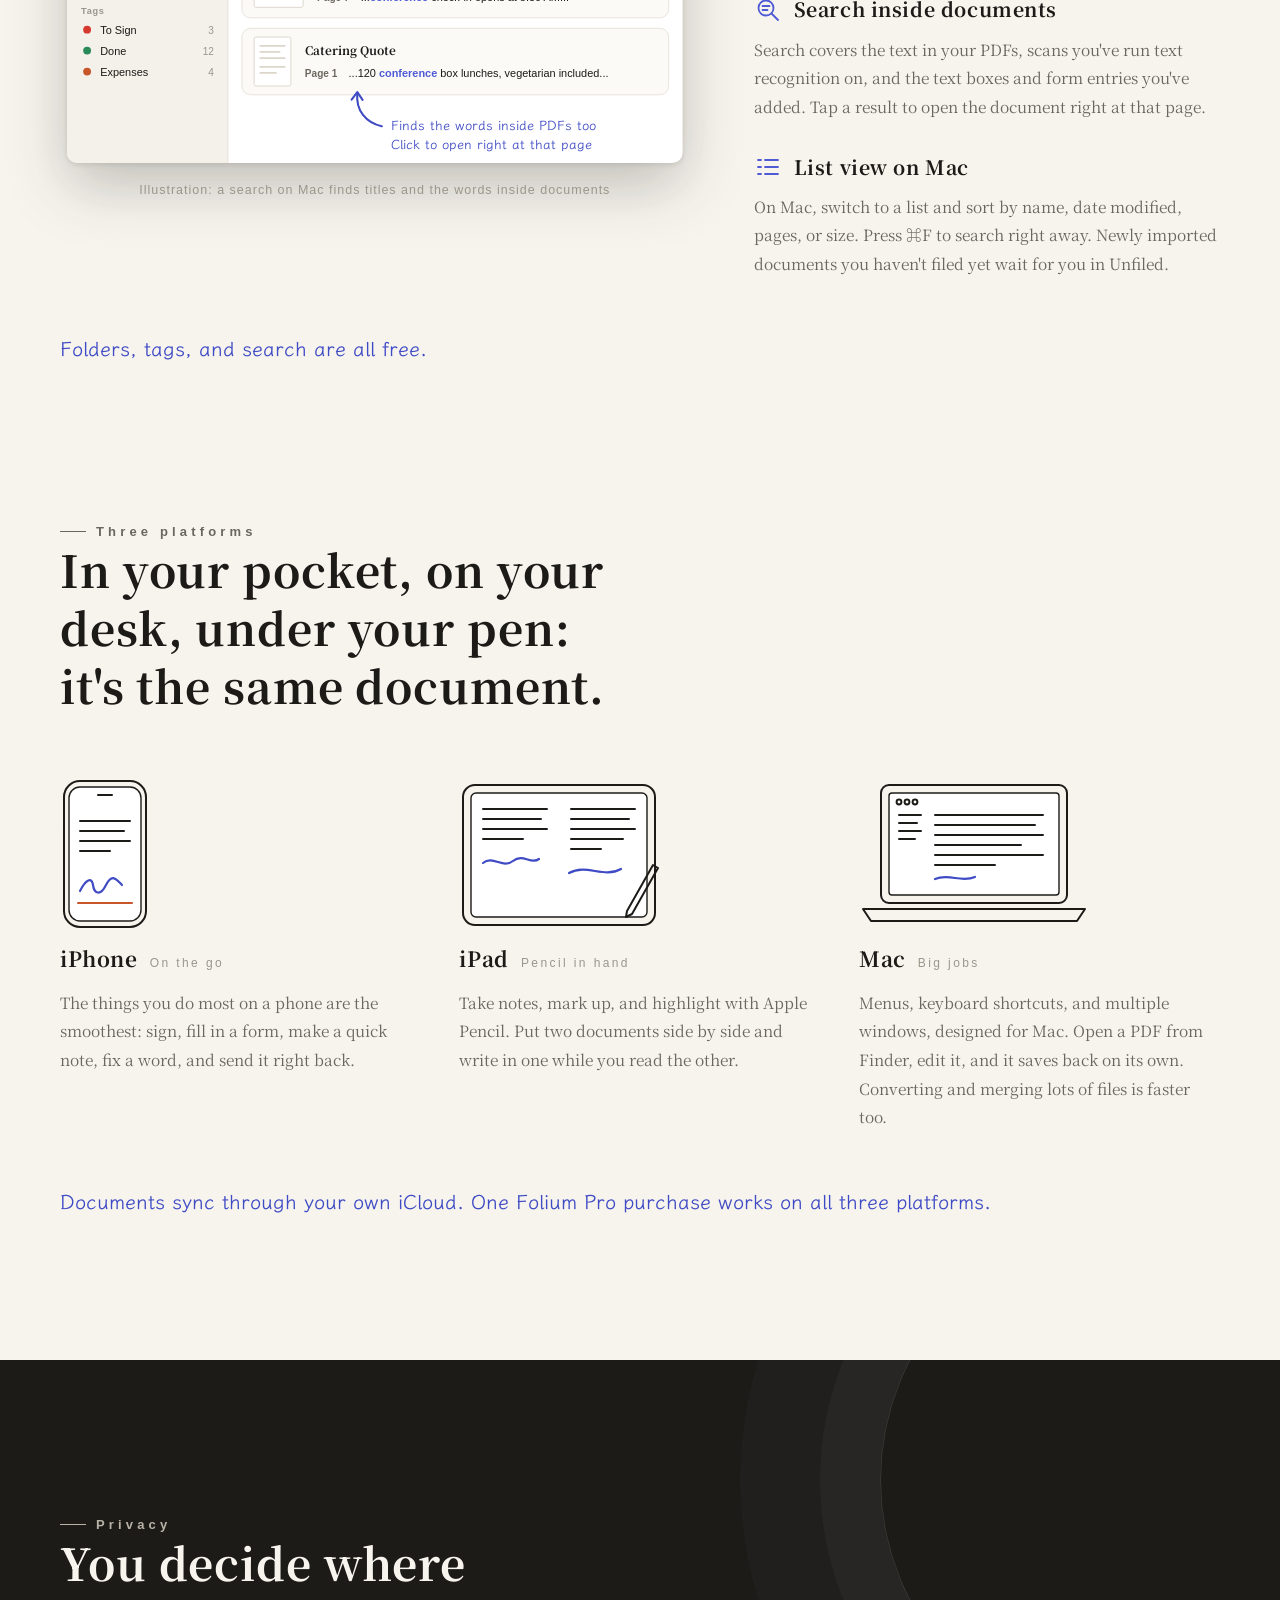
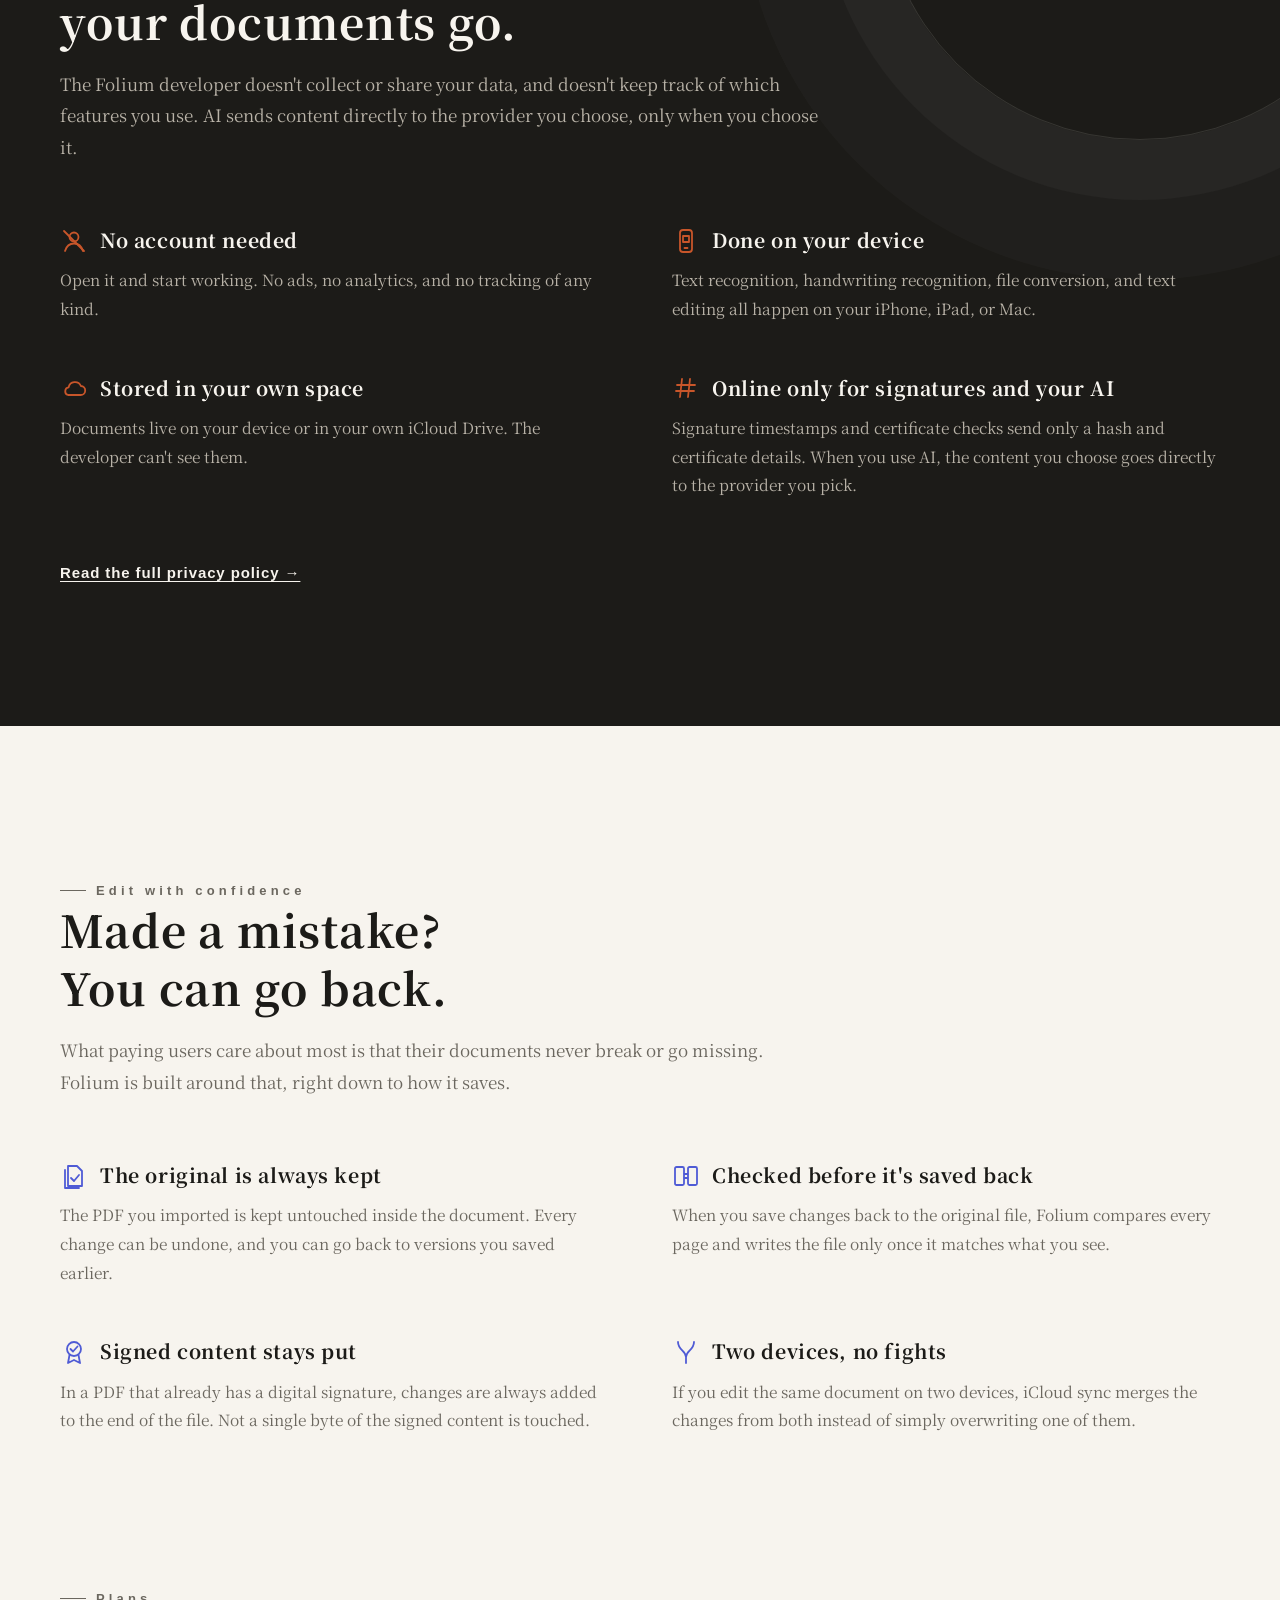
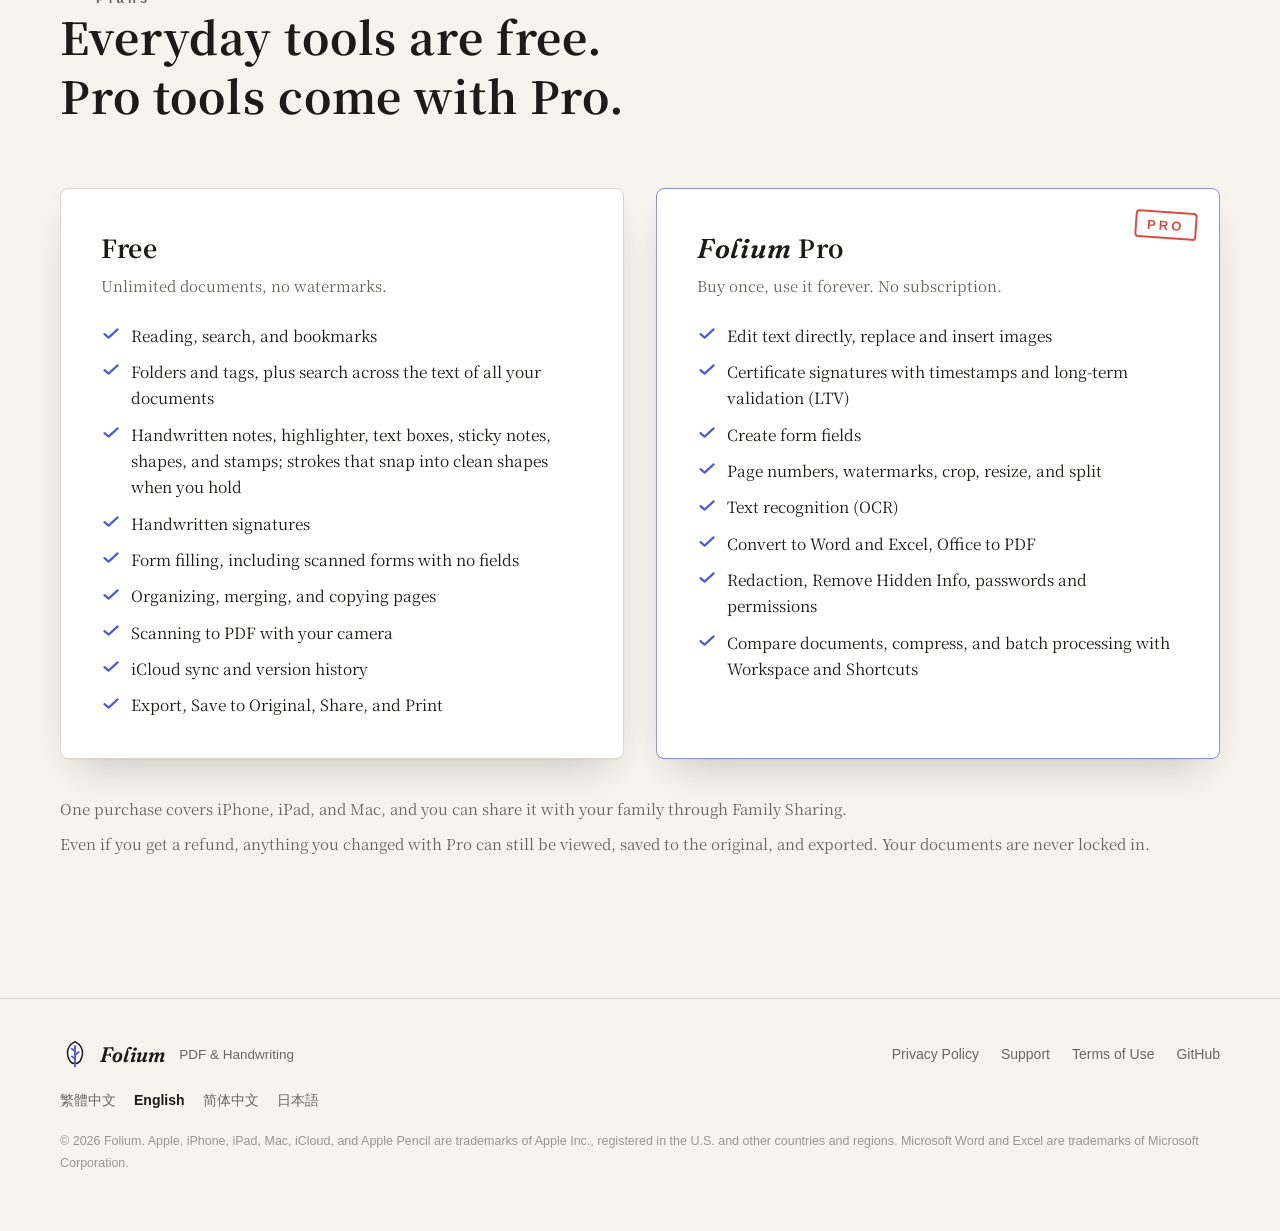
==== commit 28d406b5: "首頁與支援頁拿掉 TestFlight；加「這次更新」區塊，從 App Store 自動抓最新版本與更新說明 Co-Authored-By: Claude Opus 5.5 <noreply@anth" ====
--- a/en/index.html
+++ b/en/index.html
@@ -60,7 +60,7 @@
       <p class="lede rise" style="--at:.3s">Folium puts the tools you need for PDFs in one place: handwritten notes, signatures, forms, editing text directly, scanning, and converting to Word and Excel. All of this happens on your device. AI sends only the content you choose, straight to the provider you choose, and only when you ask.</p>
       <div class="cta rise" style="--at:.45s">
         <a class="button" href="https://apps.apple.com/app/id6819547697">Download on the App Store<svg viewBox="0 0 16 16" aria-hidden="true"><path d="M3 8h10M9 4l4 4-4 4" fill="none" stroke="currentColor" stroke-width="1.8" stroke-linecap="round" stroke-linejoin="round"/></svg></a>
-        <span class="soon">Want new features first? <a href="#beta">Join the TestFlight beta</a></span>
+        <span class="soon"><a href="#whats-new">See what’s new</a></span>
       </div>
     </div>
 
@@ -471,14 +471,14 @@
   </div>
 </section>
 
-<section class="section beta" id="beta" style="padding-top:0">
+<section class="section beta whats-new" id="whats-new" style="padding-top:0" hidden data-country="us" data-lang="en_us" data-locale="en-US" data-version-label="Version {v}">
   <div class="wrap">
     <div class="slip reveal">
-      <p class="eyebrow" style="justify-content:center">TestFlight public beta</p>
-      <h2>Try new features first.</h2>
-      <p>First install Apple's TestFlight app on your iPhone, iPad, or Mac, then join with the link below. The beta is limited to 100 people. Purchases in the beta are for testing only, and you won't actually be charged.</p>
-      <p style="margin-top:24px"><a class="button" href="https://testflight.apple.com/join/ukPhaMgK">Join the Beta on TestFlight<svg viewBox="0 0 16 16" aria-hidden="true"><path d="M3 8h10M9 4l4 4-4 4" fill="none" stroke="currentColor" stroke-width="1.8" stroke-linecap="round" stroke-linejoin="round"/></svg></a></p>
-      <p class="hand">If the link says you can't join yet, Apple is still reviewing the build. Try again in a day or two.</p>
+      <p class="eyebrow" style="justify-content:center">What’s new</p>
+      <h2 data-wn-version></h2>
+      <p class="wn-date" data-wn-date></p>
+      <ul class="wn-notes" data-wn-notes></ul>
+      <p style="margin-top:24px"><a class="button" href="https://apps.apple.com/app/id6819547697">Download on the App Store<svg viewBox="0 0 16 16" aria-hidden="true"><path d="M3 8h10M9 4l4 4-4 4" fill="none" stroke="currentColor" stroke-width="1.8" stroke-linecap="round" stroke-linejoin="round"/></svg></a></p>
     </div>
   </div>
 </section>
@@ -505,8 +505,9 @@
         <a href="../ja/" hreflang="ja" lang="ja">日本語</a>
       </nav>
     </div>
-    <p class="legal">© 2026 Folium. Apple, iPhone, iPad, Mac, iCloud, Apple Pencil, and TestFlight are trademarks of Apple Inc., registered in the U.S. and other countries and regions. Microsoft Word and Excel are trademarks of Microsoft Corporation.</p>
+    <p class="legal">© 2026 Folium. Apple, iPhone, iPad, Mac, iCloud, and Apple Pencil are trademarks of Apple Inc., registered in the U.S. and other countries and regions. Microsoft Word and Excel are trademarks of Microsoft Corporation.</p>
   </div>
 </footer>
+<script src="../assets/whats-new.js" defer></script>
 </body>
 </html>
--- a/assets/site.css
+++ b/assets/site.css
@@ -466,3 +466,11 @@
 .doc-page .english, .doc-page .lang-section { scroll-margin-top: 84px; }
 .doc-page [lang="zh-Hans"] { --serif: "Noto Serif SC", "Songti SC", serif; --sans: -apple-system, BlinkMacSystemFont, "PingFang SC", "Noto Sans SC", "Microsoft YaHei", sans-serif; }
 .doc-page [lang="ja"] { --serif: "Noto Serif JP", "Hiragino Mincho ProN", serif; --sans: -apple-system, BlinkMacSystemFont, "Hiragino Sans", "Noto Sans JP", "Yu Gothic", sans-serif; }
+
+/* ── 這次更新（內容由 assets/whats-new.js 從 App Store 抓）── */
+.whats-new .slip { text-align: left; }
+.whats-new .eyebrow, .whats-new h2, .whats-new .wn-date { text-align: center; }
+.whats-new .wn-date { margin-top: 6px; font-size: 14px; color: var(--ink-3); }
+.whats-new .wn-notes { margin: 20px 0 0; padding-left: 1.2em; display: grid; gap: 10px; color: var(--ink-2); line-height: 1.7; }
+.whats-new .button { display: inline-flex; }
+.whats-new p:last-child { text-align: center; }
